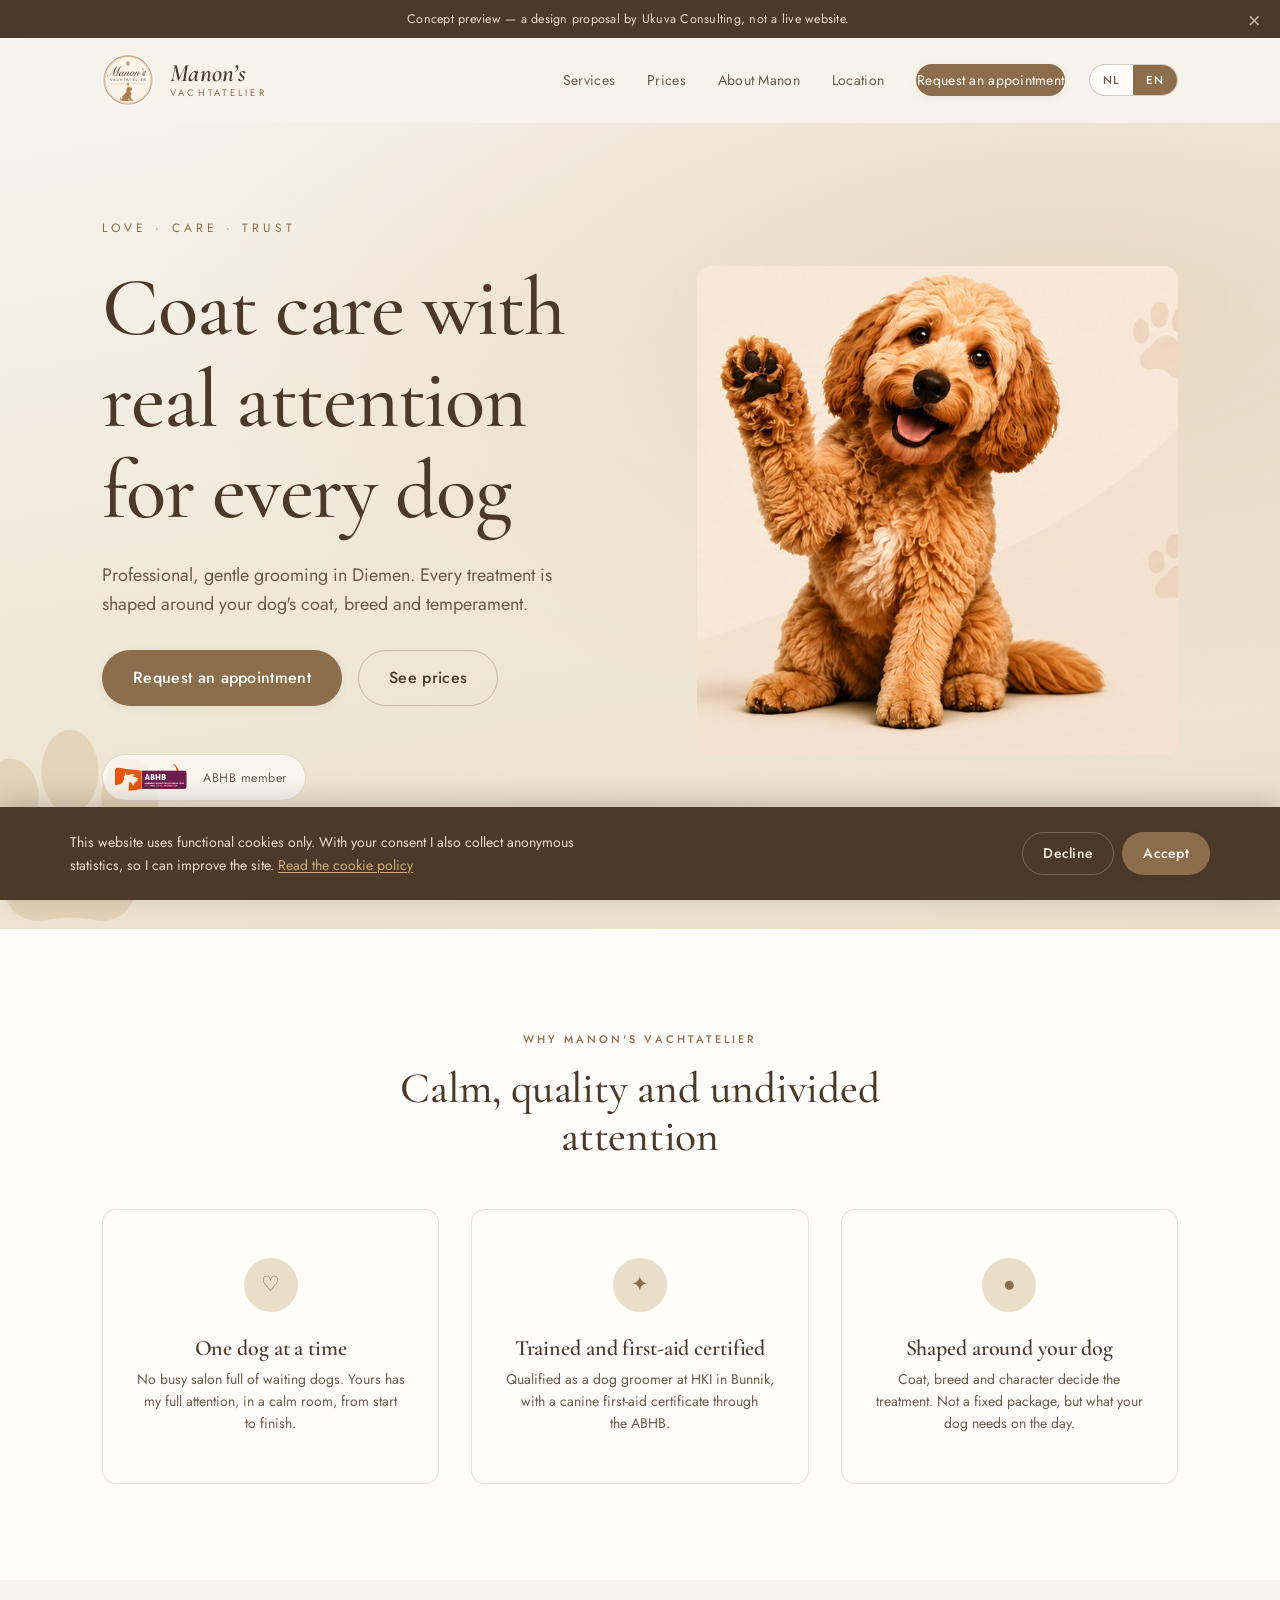
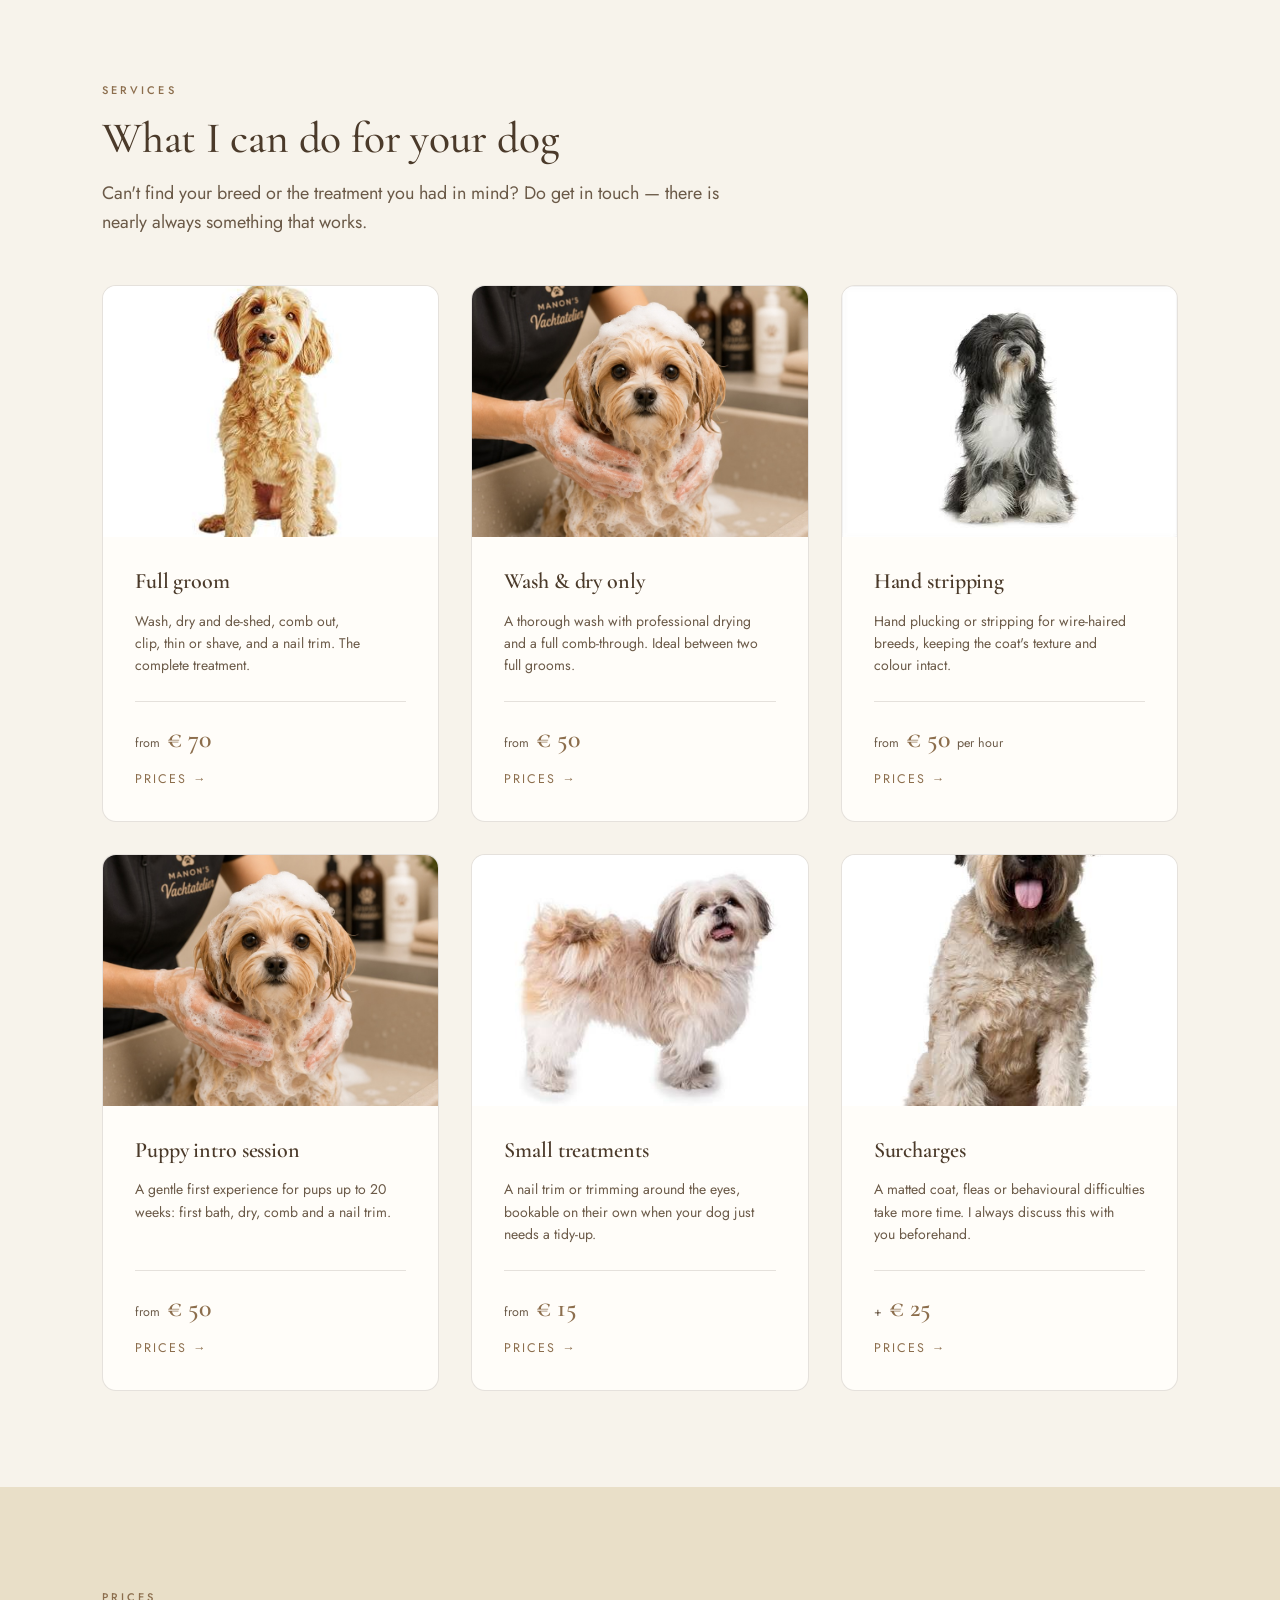
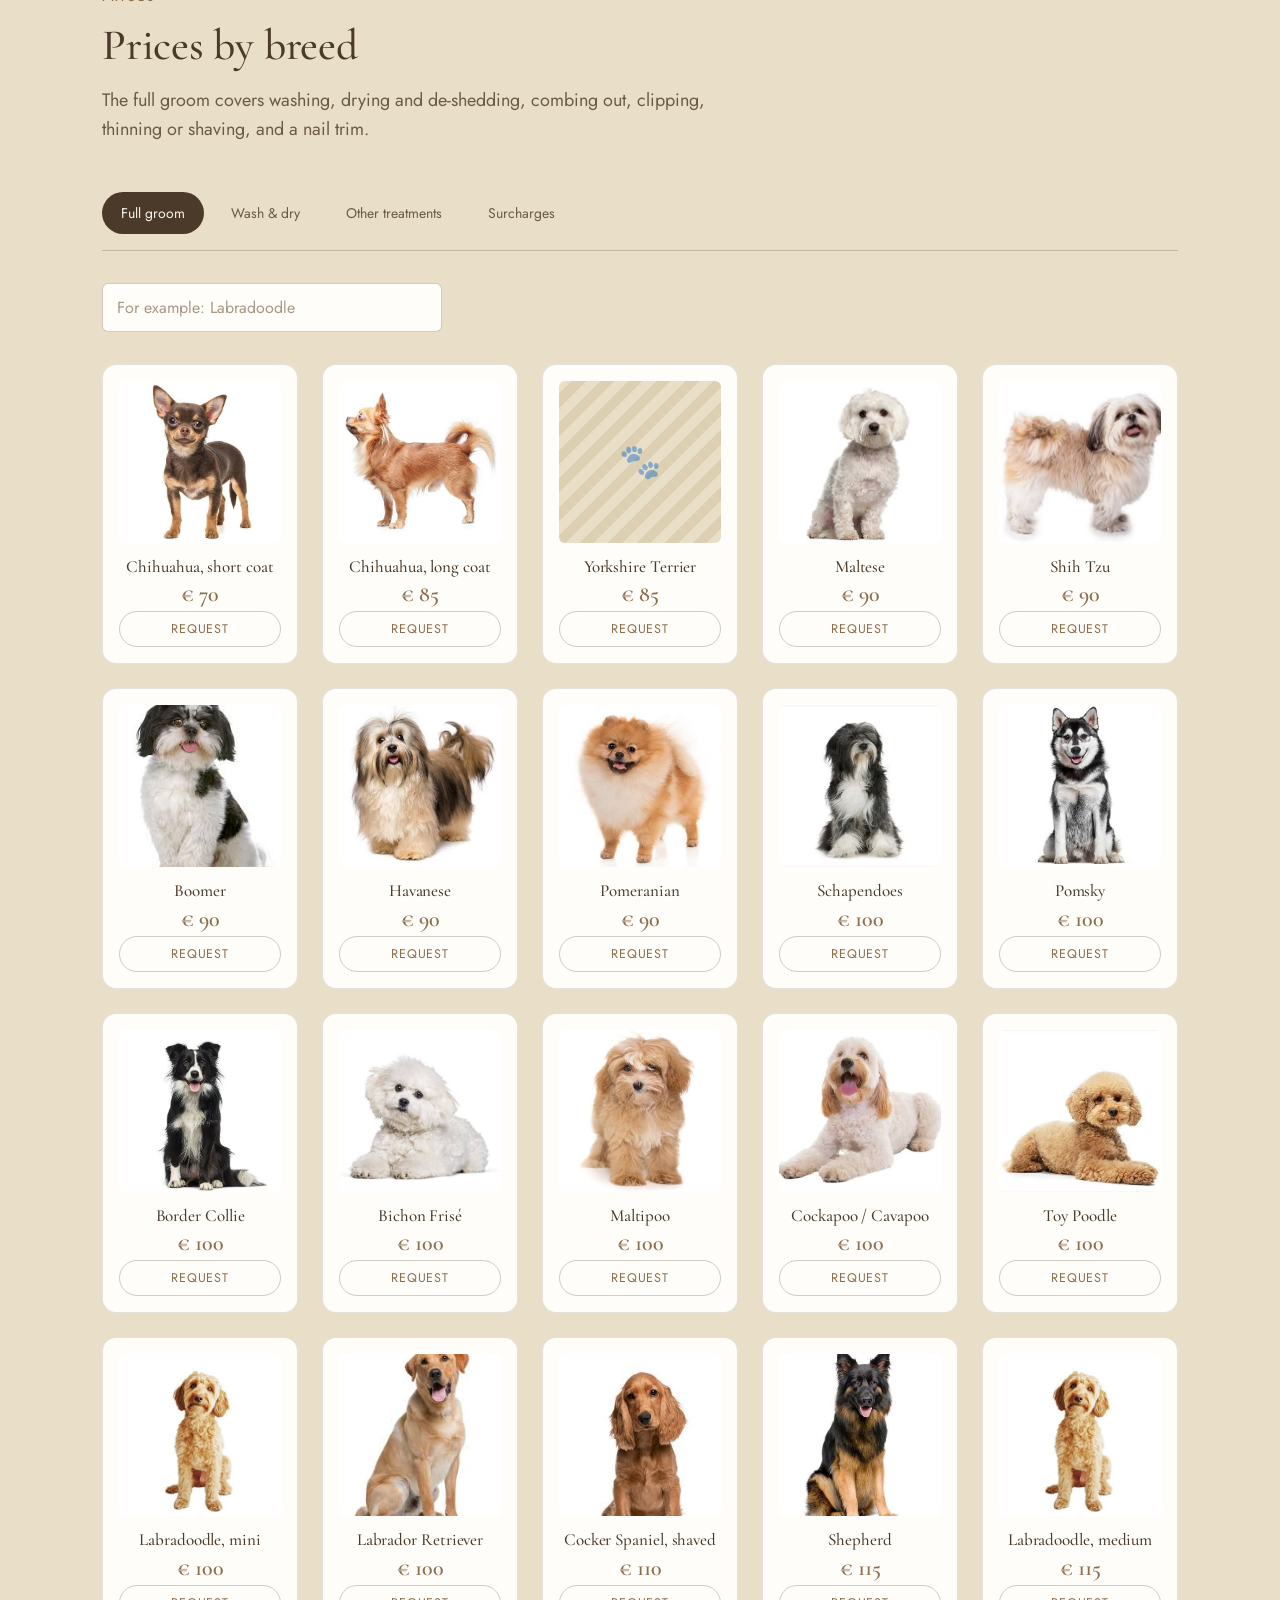
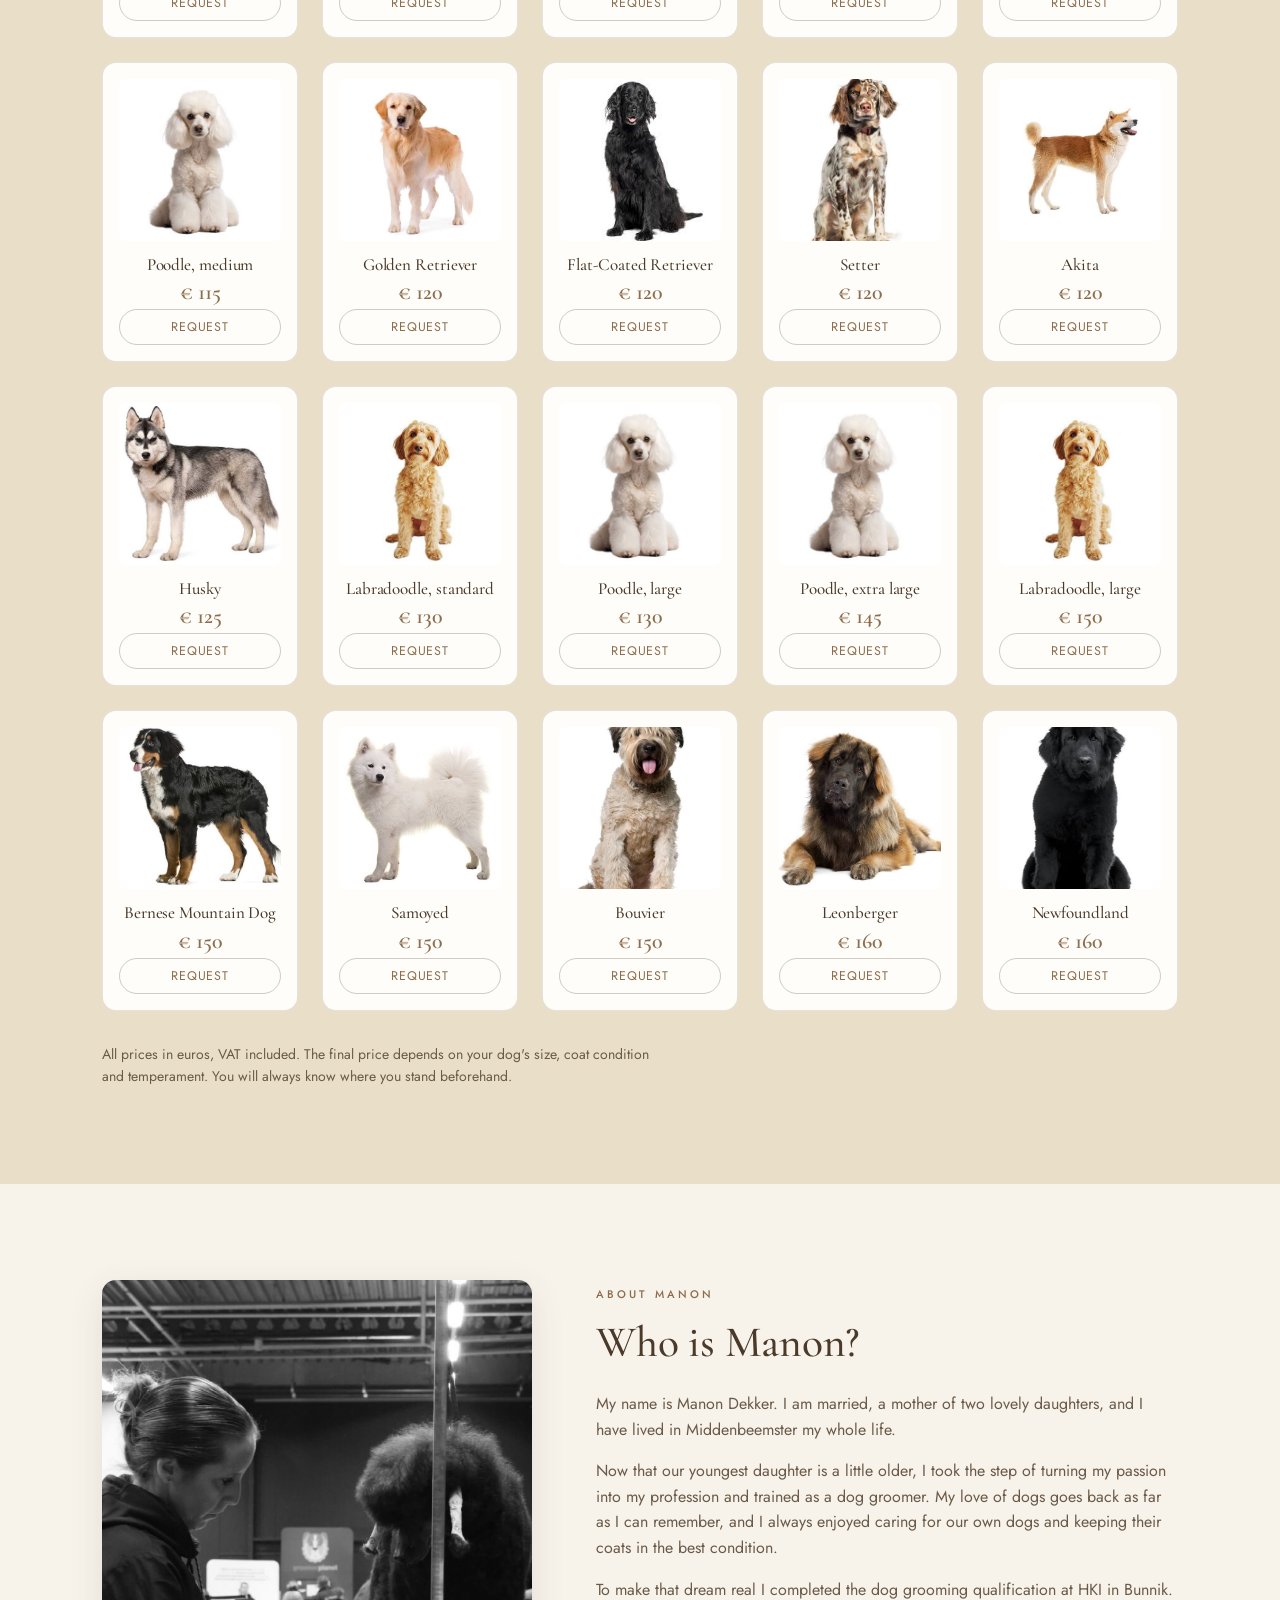
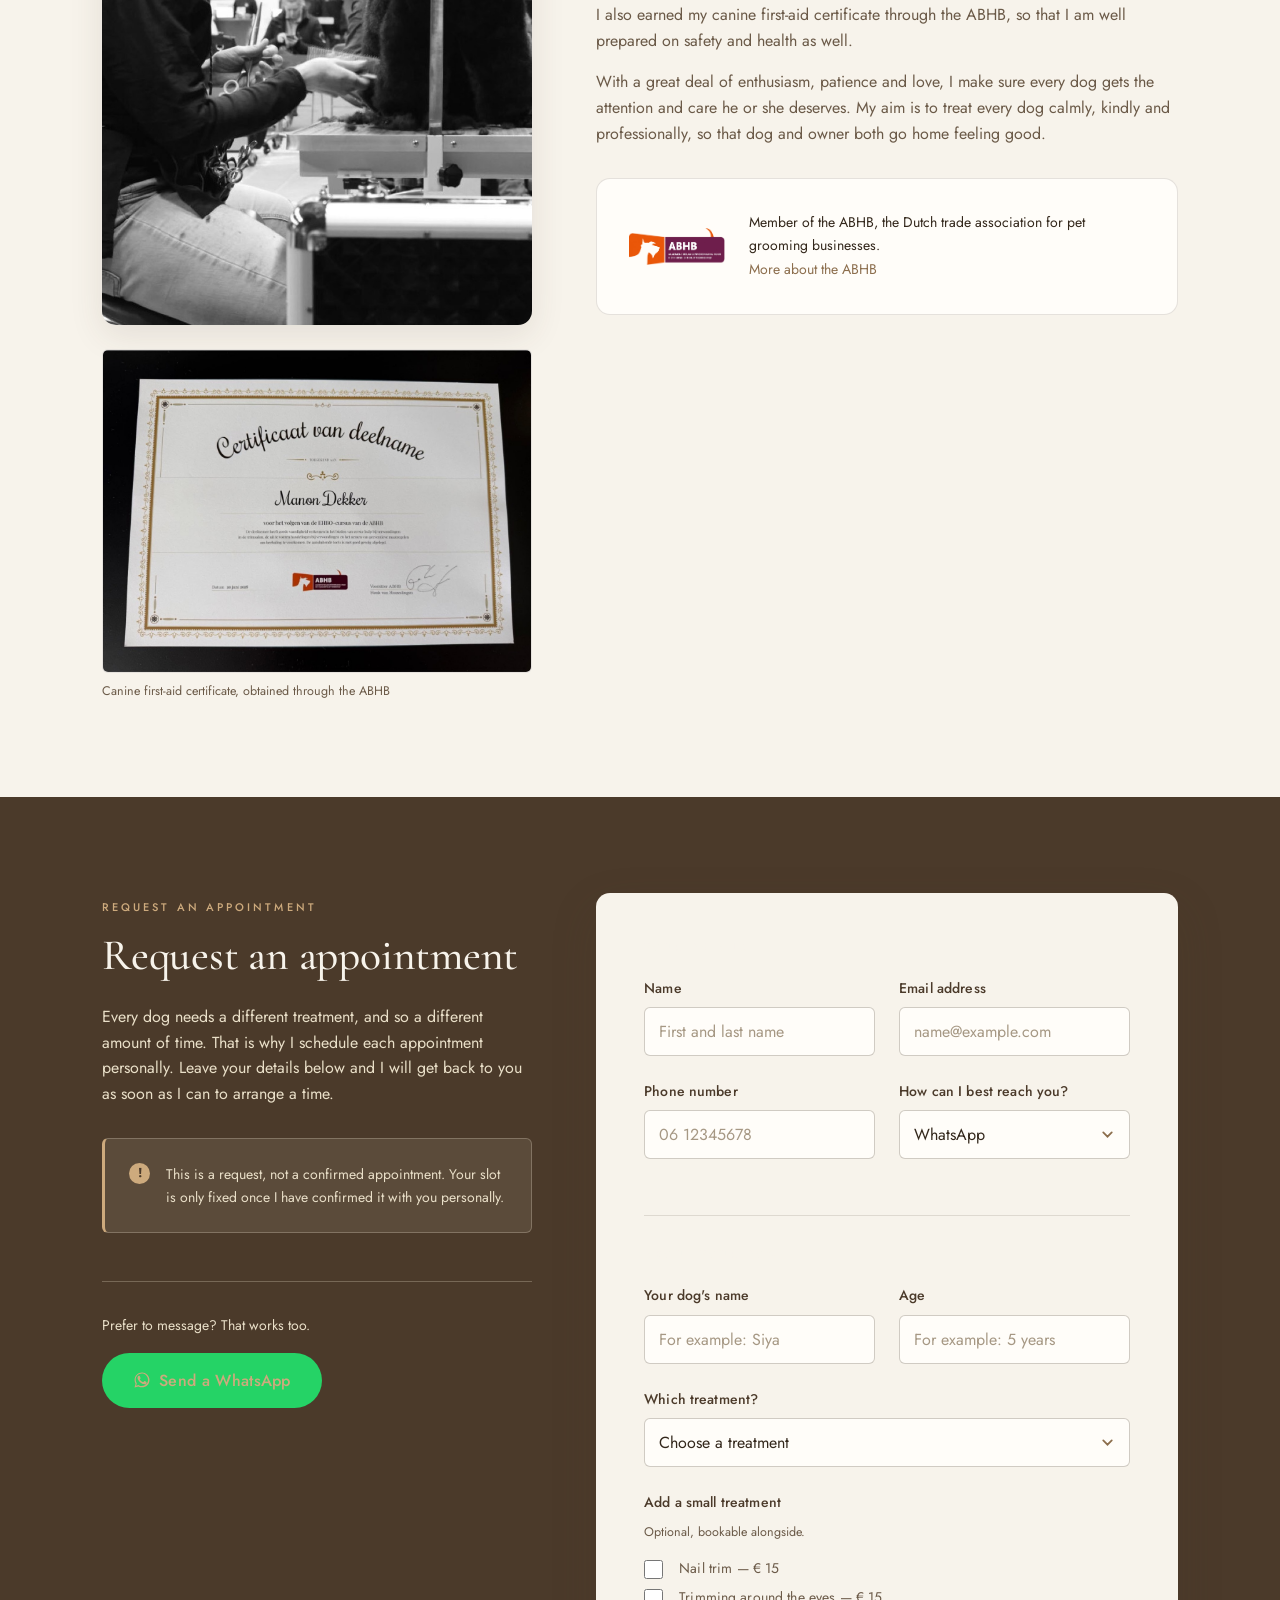
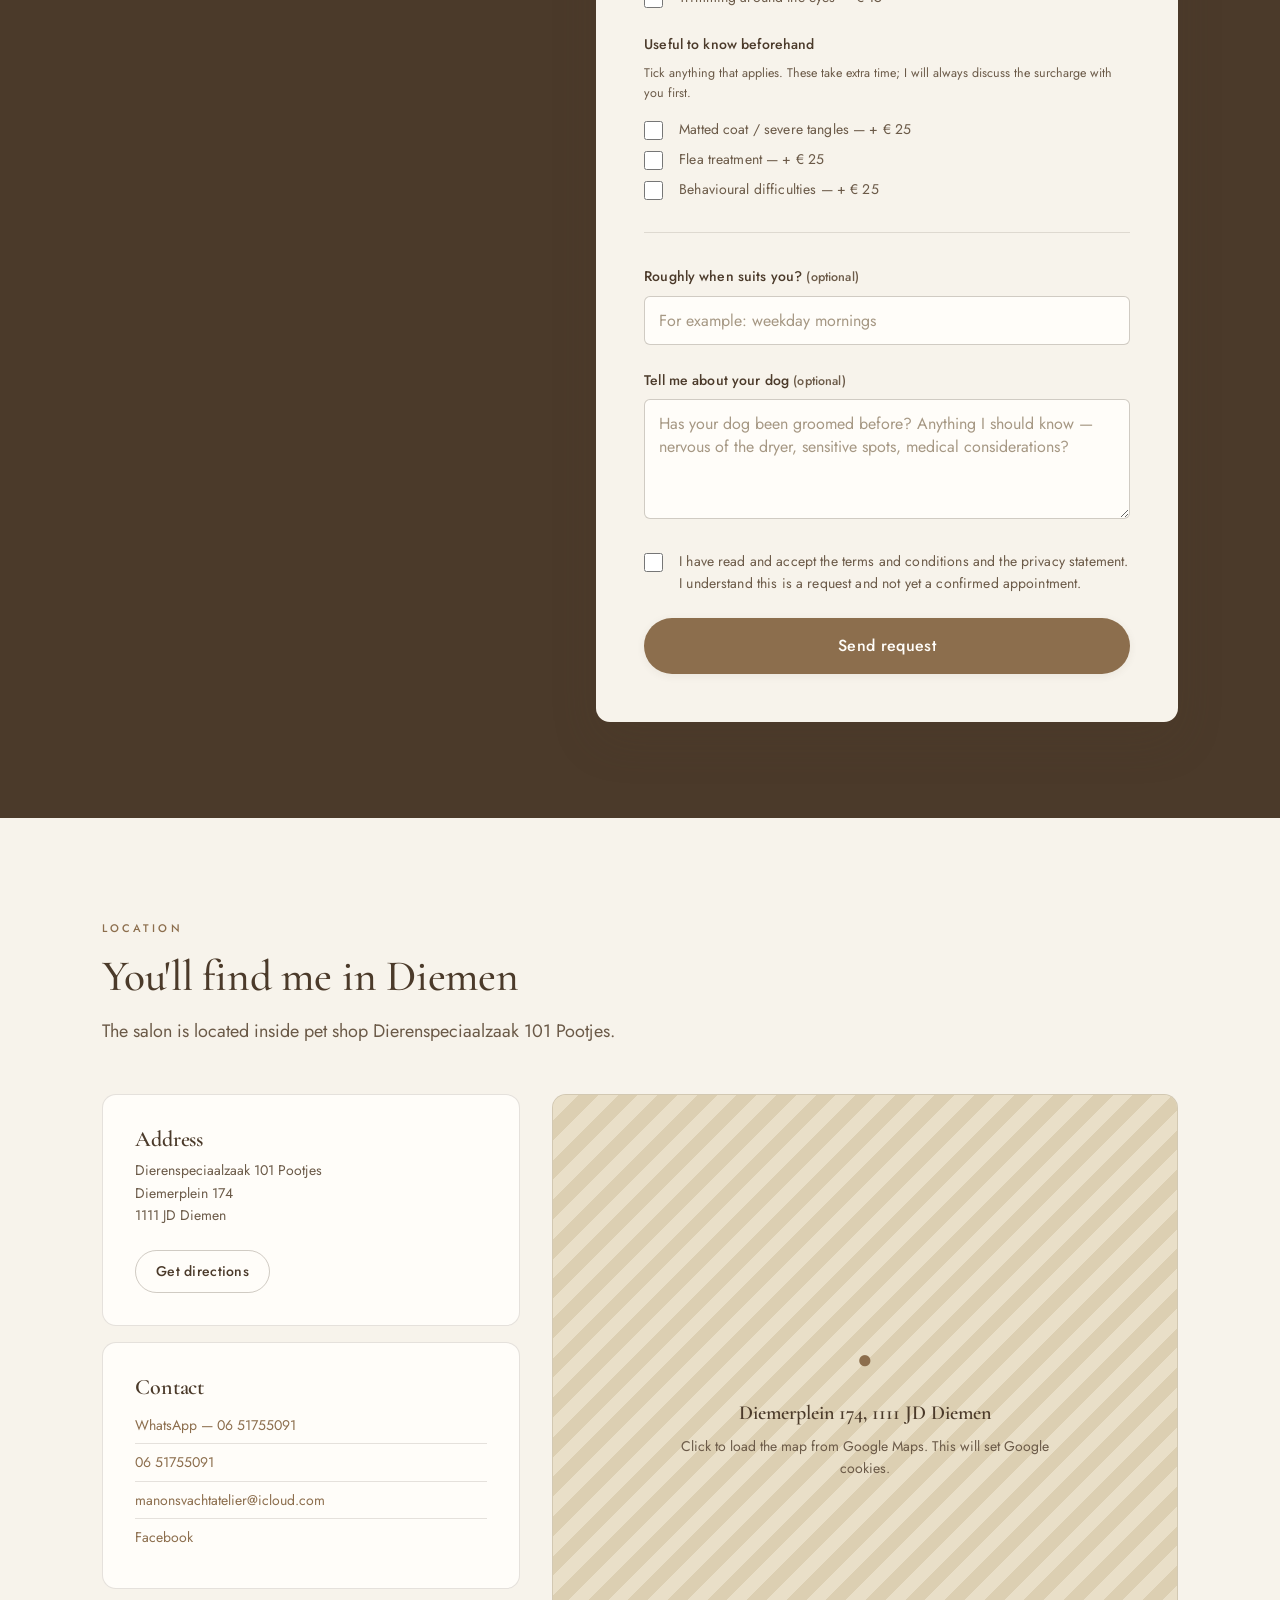
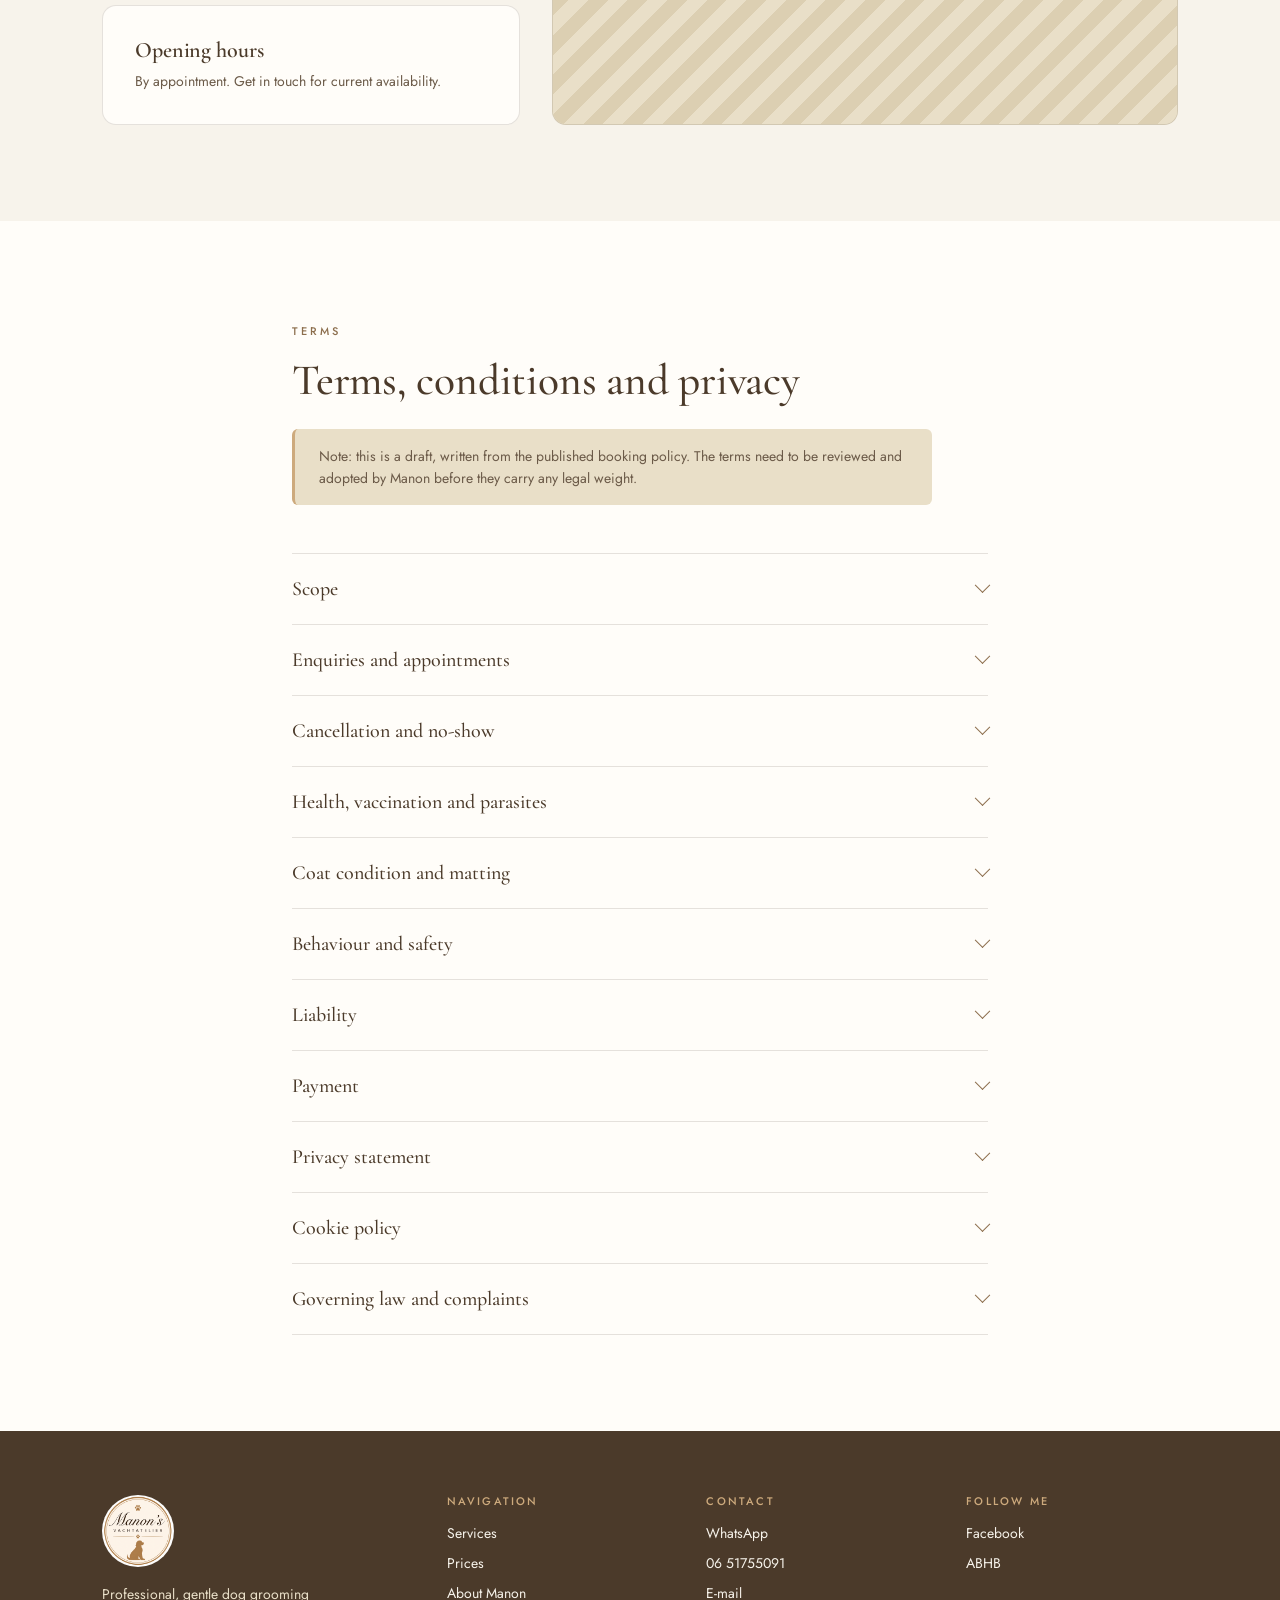
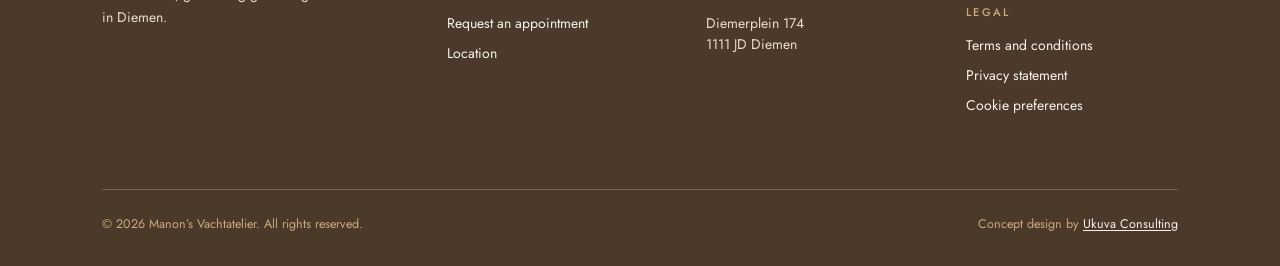
==== index.html @ a4f36703 "Build the Manon's Vachtatelier concept site A design proposal for a dog grooming salon in Diemen, bu" ====
<!DOCTYPE html>
<html lang="nl">
<head>
  <meta charset="UTF-8">
  <meta name="viewport" content="width=device-width, initial-scale=1.0">

  <!-- Concept preview: kept out of search results so it never competes with
       manonsvachtatelier.nl. Remove this tag and the Disallow in robots.txt
       if this ever goes live with Manon's agreement. -->
  <meta name="robots" content="noindex, nofollow">

  <!-- Google tag (gtag.js) with Consent Mode v2. Analytics storage defaults to
       denied; the cookie banner (js/main.js) flips it to granted on Accept.
       No GA property exists for this site yet — create one, drop the ID in
       below and uncomment. main.js is safe while gtag is absent.
  <script async src="https://www.googletagmanager.com/gtag/js?id=G-XXXXXXXXXX"></script>
  <script>
    window.dataLayer = window.dataLayer || [];
    function gtag(){dataLayer.push(arguments);}
    gtag('consent', 'default', { ad_storage: 'denied', ad_user_data: 'denied', ad_personalization: 'denied', analytics_storage: 'denied', wait_for_update: 500 });
    gtag('js', new Date());
    gtag('config', 'G-XXXXXXXXXX');
  </script>
  -->

  <title>Manon's Vachtatelier | Hondentrimsalon in Diemen</title>
  <meta name="description" content="Professionele en liefdevolle vachtverzorging voor honden in Diemen. Volledige trimbeurt, wassen en drogen, plukvachten en puppy wenbeurten. Aangesloten bij de ABHB.">
  <link rel="canonical" href="https://manon.ukuva.com/">

  <meta property="og:type" content="website">
  <meta property="og:site_name" content="Manon's Vachtatelier">
  <meta property="og:locale" content="nl_NL">
  <meta property="og:locale:alternate" content="en_GB">
  <meta property="og:url" content="https://manon.ukuva.com/">
  <meta property="og:title" content="Manon's Vachtatelier | Hondentrimsalon in Diemen">
  <meta property="og:description" content="Professionele en liefdevolle vachtverzorging voor honden in Diemen. Iedere behandeling afgestemd op de vacht, het ras en het karakter van jouw hond.">
  <meta property="og:image" content="https://manon.ukuva.com/images/banner.jpg">
  <meta property="og:image:alt" content="Manon's Vachtatelier — logo met een zwaaiende labradoodle">

  <meta name="twitter:card" content="summary_large_image">
  <meta name="twitter:title" content="Manon's Vachtatelier | Hondentrimsalon in Diemen">
  <meta name="twitter:description" content="Professionele en liefdevolle vachtverzorging voor honden in Diemen.">
  <meta name="twitter:image" content="https://manon.ukuva.com/images/banner.jpg">

  <meta name="theme-color" content="#4B3A2A">
  <link rel="icon" href="images/logo.png" type="image/png">
  <link rel="apple-touch-icon" href="images/logo.png">

  <link rel="preconnect" href="https://fonts.googleapis.com">
  <link rel="preconnect" href="https://fonts.gstatic.com" crossorigin>
  <link rel="stylesheet" href="css/design-system.css">
  <link rel="stylesheet" href="css/site.css">
</head>
<body>

<!-- ============================================================
     Concept ribbon — this site is a design proposal, not a live
     business site. Delete this block if it ever goes live.
     ============================================================ -->
<div id="demo-ribbon" class="demo-ribbon" role="note">
  <span data-i18n="demo.text">Conceptvoorbeeld — een ontwerpvoorstel van Ukuva Consulting, geen live website.</span>
  <button id="demo-close" class="demo-close" type="button" aria-label="Sluiten" data-i18n-aria="demo.close">&times;</button>
</div>

<a href="#main" class="skip-link">Naar de inhoud</a>

<!-- ============================================================
     Header
     ============================================================ -->
<header class="site-header" id="site-header">
  <div class="nav">
    <a href="#top" class="brand" aria-label="Manon's Vachtatelier">
      <img src="images/logo.png" alt="" class="brand-mark" width="52" height="52">
      <span class="brand-text">
        <span class="brand-name">Manon&rsquo;s</span>
        <span class="brand-sub">Vachtatelier</span>
      </span>
    </a>

    <nav class="nav-main" aria-label="Hoofdnavigatie">
      <ul class="nav-links" id="nav-links">
        <li><a href="#diensten"    data-i18n="nav.services">Diensten</a></li>
        <li><a href="#tarieven"    data-i18n="nav.prices">Tarieven</a></li>
        <li><a href="#over"        data-i18n="nav.about">Over Manon</a></li>
        <li><a href="#locatie"     data-i18n="nav.location">Locatie</a></li>
        <li class="nav-cta"><a href="#boeken" class="btn btn-primary btn-sm" data-i18n="nav.book">Afspraak aanvragen</a></li>
      </ul>
    </nav>

    <div class="nav-tools">
      <div class="lang-switch" role="group" aria-label="Taal / Language">
        <button type="button" class="lang-btn is-active" data-lang-set="nl" aria-pressed="true">NL</button>
        <button type="button" class="lang-btn" data-lang-set="en" aria-pressed="false">EN</button>
      </div>
      <button class="hamburger" id="hamburger" type="button" aria-label="Menu" aria-expanded="false" aria-controls="nav-links">
        <span></span><span></span><span></span>
      </button>
    </div>
  </div>
</header>

<main id="main">
<span id="top"></span>

<!-- ============================================================
     Hero
     ============================================================ -->
<section class="hero">
  <div class="container hero-grid">
    <div class="hero-copy">
      <p class="hero-tagline" data-i18n="hero.tagline">Liefde &middot; Verzorging &middot; Vertrouwen</p>
      <h1 data-i18n="hero.title">Vachtverzorging met aandacht voor iedere hond</h1>
      <p class="hero-lead text-lg" data-i18n="hero.lead">Professionele en liefdevolle vachtverzorging in Diemen. Iedere behandeling wordt afgestemd op de vacht, het ras en het karakter van jouw hond.</p>
      <div class="row mt-5">
        <a href="#boeken" class="btn btn-primary" data-i18n="hero.cta">Afspraak aanvragen</a>
        <a href="#tarieven" class="btn btn-outline" data-i18n="hero.cta2">Bekijk tarieven</a>
      </div>
      <a class="hero-abhb" href="https://abhb.nl/" target="_blank" rel="noopener noreferrer">
        <img src="images/abhb-logo.webp" alt="ABHB" width="96" height="36" loading="lazy">
        <span data-i18n="hero.badge">Aangesloten bij de ABHB</span>
      </a>
    </div>
    <div class="hero-visual">
      <img src="images/hero-dog.jpg" alt="Een vrolijke labradoodle die zwaait met zijn poot" width="684" height="696" fetchpriority="high">
    </div>
  </div>
</section>

<!-- ============================================================
     Values
     ============================================================ -->
<section class="section section-alt">
  <div class="container">
    <div class="section-head center">
      <span class="eyebrow" data-i18n="values.eyebrow">Waarom Manon&rsquo;s Vachtatelier</span>
      <h2 data-i18n="values.title">Rust, kwaliteit en persoonlijke aandacht</h2>
    </div>
    <div class="grid-3">
      <article class="card value-card">
        <span class="value-icon" aria-hidden="true">&#9825;</span>
        <h3 class="card-title" data-i18n="values.1.t">E&eacute;n hond tegelijk</h3>
        <p class="card-body" data-i18n="values.1.b">Geen drukke salon vol wachtende honden. Jouw hond krijgt de volledige aandacht, in alle rust, van begin tot eind.</p>
      </article>
      <article class="card value-card">
        <span class="value-icon" aria-hidden="true">&#10022;</span>
        <h3 class="card-title" data-i18n="values.2.t">Vakopleiding en EHBO</h3>
        <p class="card-body" data-i18n="values.2.b">Opgeleid tot hondentrimster aan het HKI in Bunnik, met een EHBO-certificaat voor honden via de ABHB.</p>
      </article>
      <article class="card value-card">
        <span class="value-icon" aria-hidden="true">&#9679;</span>
        <h3 class="card-title" data-i18n="values.3.t">Afgestemd op jouw hond</h3>
        <p class="card-body" data-i18n="values.3.b">Vacht, ras en karakter bepalen de behandeling. Geen standaardpakket, maar wat jouw hond op dat moment nodig heeft.</p>
      </article>
    </div>
  </div>
</section>

<!-- ============================================================
     Services
     ============================================================ -->
<section class="section" id="diensten">
  <div class="container">
    <div class="section-head">
      <span class="eyebrow" data-i18n="svc.eyebrow">Diensten</span>
      <h2 data-i18n="svc.title">Wat ik voor je hond kan doen</h2>
      <p data-i18n="svc.lead">Staat jouw ras of gewenste behandeling er niet tussen? Neem gerust contact op &mdash; er is bijna altijd iets mogelijk.</p>
    </div>
    <div class="grid-3 svc-grid" id="svc-grid"><!-- rendered by js/main.js --></div>
  </div>
</section>

<!-- ============================================================
     Prices
     ============================================================ -->
<section class="section section-sand" id="tarieven">
  <div class="container">
    <div class="section-head">
      <span class="eyebrow" data-i18n="price.eyebrow">Tarieven</span>
      <h2 data-i18n="price.title">Prijzen per ras</h2>
      <p data-i18n="price.lead">De volledige trimbeurt omvat wassen, drogen en ontwollen, uitkammen, knippen, effileren of scheren, en het knippen van de nagels.</p>
    </div>

    <div class="price-tabs" role="tablist" aria-label="Tarieven">
      <button class="price-tab is-active" role="tab" aria-selected="true"  data-tab="trim" data-i18n="price.tab1">Volledige trimbeurt</button>
      <button class="price-tab"           role="tab" aria-selected="false" data-tab="wash" data-i18n="price.tab2">Wassen &amp; drogen</button>
      <button class="price-tab"           role="tab" aria-selected="false" data-tab="other" data-i18n="price.tab3">Overige behandelingen</button>
      <button class="price-tab"           role="tab" aria-selected="false" data-tab="sur"  data-i18n="price.tab4">Toeslagen</button>
    </div>

    <!-- Full groom -->
    <div class="price-panel is-active" data-panel="trim">
      <div class="price-search">
        <label class="visually-hidden" for="breed-search" data-i18n="price.search">Zoek op ras</label>
        <input class="input" type="search" id="breed-search" placeholder="Bijvoorbeeld: Labradoodle" data-i18n-ph="price.searchPh" autocomplete="off">
      </div>
      <div class="breed-grid" id="breed-grid"><!-- rendered by js/main.js --></div>
      <p class="no-result" id="no-result" hidden data-i18n="price.noResult">Geen ras gevonden. Neem gerust contact op &mdash; ik help je graag verder.</p>
    </div>

    <!-- Wash & dry -->
    <div class="price-panel" data-panel="wash" hidden>
      <p class="panel-note" data-i18n="price.washNote">Een wasbeurt zonder knippen, met professioneel drogen en doorkammen.</p>
      <div class="breed-grid" id="wash-grid"><!-- rendered by js/main.js --></div>
    </div>

    <!-- Other treatments -->
    <div class="price-panel" data-panel="other" hidden>
      <div class="rate-card card" id="other-list"><!-- rendered by js/main.js --></div>
    </div>

    <!-- Surcharges -->
    <div class="price-panel" data-panel="sur" hidden>
      <p class="panel-note" data-i18n="price.surNote">Toeslagen gelden bovenop het tarief van de behandeling. Ik beoordeel dit altijd samen met je bij aankomst en bespreek het vooraf.</p>
      <div class="rate-card card" id="sur-list"><!-- rendered by js/main.js --></div>
    </div>

    <p class="price-disclaimer text-sm text-soft mt-5" data-i18n="price.disclaim">Alle prijzen in euro&rsquo;s, inclusief btw. De uiteindelijke prijs hangt af van de grootte, de vachtconditie en het karakter van je hond. Je krijgt altijd vooraf duidelijkheid.</p>
  </div>
</section>

<!-- ============================================================
     About
     ============================================================ -->
<section class="section" id="over">
  <div class="container about-grid">
    <div class="about-media">
      <img src="images/manon-aan-het-werk.jpg" alt="Manon Dekker aan het werk, een zwarte poedel op de trimtafel" width="683" height="1024" loading="lazy" class="about-photo">
      <figure class="cert">
        <img src="images/certificaat.jpg" alt="" width="1437" height="1080" loading="lazy" data-i18n-alt="about.certAlt">
        <figcaption class="text-caption text-soft" data-i18n="about.certCap">EHBO-certificaat voor honden, behaald via de ABHB</figcaption>
      </figure>
    </div>

    <div class="about-copy">
      <span class="eyebrow" data-i18n="about.eyebrow">Over Manon</span>
      <h2 data-i18n="about.title">Wie is Manon?</h2>

      <div class="prose mt-4" data-lang="nl">
        <p>Mijn naam is Manon Dekker. Ik ben getrouwd, moeder van twee lieve dochters en woon al mijn hele leven in Middenbeemster.</p>
        <p>Nu onze jongste dochter wat ouder is, heb ik de stap gezet om van mijn passie mijn beroep te maken en mij op te laten leiden tot hondentrimster. Mijn liefde voor honden is er al van jongs af aan. Daarnaast vond ik het altijd leuk om onze eigen honden te verzorgen en hun vacht in optimale conditie te houden.</p>
        <p>Om mijn droom waar te maken heb ik de opleiding tot hondentrimster met succes afgerond aan het HKI in Bunnik. Daarnaast heb ik via de ABHB mijn EHBO-certificaat voor honden behaald, zodat ik ook op het gebied van veiligheid en gezondheid goed voorbereid ben.</p>
        <p>Met veel enthousiasme, geduld en liefde zorg ik ervoor dat iedere hond de aandacht en verzorging krijgt die hij of zij verdient. Mijn doel is om elke hond op een rustige, vriendelijke en professionele manier te behandelen, zodat zowel hond als eigenaar met een goed gevoel naar huis gaat.</p>
      </div>

      <div class="prose mt-4" data-lang="en" hidden>
        <p>My name is Manon Dekker. I am married, a mother of two lovely daughters, and I have lived in Middenbeemster my whole life.</p>
        <p>Now that our youngest daughter is a little older, I took the step of turning my passion into my profession and trained as a dog groomer. My love of dogs goes back as far as I can remember, and I always enjoyed caring for our own dogs and keeping their coats in the best condition.</p>
        <p>To make that dream real I completed the dog grooming qualification at HKI in Bunnik. I also earned my canine first-aid certificate through the ABHB, so that I am well prepared on safety and health as well.</p>
        <p>With a great deal of enthusiasm, patience and love, I make sure every dog gets the attention and care he or she deserves. My aim is to treat every dog calmly, kindly and professionally, so that dog and owner both go home feeling good.</p>
      </div>

      <div class="abhb-note card mt-5">
        <img src="images/abhb-logo.webp" alt="ABHB" width="120" height="45" loading="lazy">
        <div>
          <p class="text-sm" data-i18n="about.abhb">Aangesloten bij de ABHB, de Algemene Belangenvereniging voor het Huisdiertoiletteerbedrijf.</p>
          <a class="text-sm" href="https://abhb.nl/" target="_blank" rel="noopener noreferrer" data-i18n="about.abhbLink">Meer over de ABHB</a>
        </div>
      </div>
    </div>
  </div>
</section>

<!-- ============================================================
     Booking enquiry
     ============================================================ -->
<section class="section section-inverse" id="boeken">
  <div class="container book-grid">
    <div class="book-intro">
      <span class="eyebrow" data-i18n="book.eyebrow">Afspraak aanvragen</span>
      <h2 data-i18n="book.title">Vraag een afspraak aan</h2>
      <p class="mt-4" data-i18n="book.lead">Iedere hond heeft een andere behandeling nodig, en dus ook meer of minder tijd. Daarom plan ik iedere afspraak persoonlijk in. Vul hieronder je gegevens in, dan neem ik zo snel mogelijk contact met je op om een moment af te spreken.</p>

      <div class="notice mt-5">
        <span class="notice-icon" aria-hidden="true">!</span>
        <p class="text-sm" data-i18n="book.notice">Dit is een aanvraag, geen bevestigde afspraak. Je afspraak staat pas vast wanneer ik je persoonlijk heb bevestigd.</p>
      </div>

      <div class="book-alt mt-6">
        <p class="text-sm" data-i18n="book.orWhatsapp">Liever even appen? Dat kan ook.</p>
        <a class="btn btn-whatsapp mt-3" href="https://wa.me/31651755091" target="_blank" rel="noopener noreferrer">
          <svg viewBox="0 0 24 24" aria-hidden="true"><path d="M17.47 14.38c-.3-.15-1.75-.86-2.02-.96-.27-.1-.47-.15-.67.15-.2.3-.77.96-.94 1.16-.17.2-.35.22-.64.08-.3-.15-1.25-.46-2.38-1.47-.88-.78-1.47-1.75-1.64-2.05-.17-.3-.02-.46.13-.6.13-.13.3-.35.45-.52.15-.17.2-.3.3-.5.1-.2.05-.37-.02-.52-.08-.15-.67-1.6-.92-2.2-.24-.58-.49-.5-.67-.51h-.57c-.2 0-.52.07-.79.37-.27.3-1.04 1.01-1.04 2.47s1.06 2.87 1.21 3.07c.15.2 2.1 3.2 5.08 4.49.71.3 1.26.49 1.69.63.71.22 1.36.19 1.87.12.57-.09 1.75-.72 2-1.41.25-.69.25-1.28.17-1.41-.07-.13-.27-.2-.57-.35zM12.04 2C6.58 2 2.13 6.45 2.13 11.91c0 1.75.46 3.45 1.32 4.95L2 22l5.25-1.38c1.45.79 3.08 1.21 4.79 1.21h.01c5.46 0 9.91-4.45 9.91-9.91 0-2.65-1.03-5.14-2.9-7.01A9.82 9.82 0 0 0 12.04 2zm0 18.02h-.01c-1.52 0-3.02-.41-4.32-1.18l-.31-.18-3.21.84.86-3.13-.2-.32a8.21 8.21 0 0 1-1.26-4.38c0-4.54 3.7-8.23 8.25-8.23 2.2 0 4.27.86 5.83 2.42a8.19 8.19 0 0 1 2.41 5.82c0 4.54-3.7 8.24-8.24 8.24z"/></svg>
          <span data-i18n="book.whatsappBtn">Stuur een WhatsApp</span>
        </a>
      </div>
    </div>

    <div class="form-card">
      <form id="booking-form" novalidate>
        <!-- Spam honeypot: hidden from people, bots fill it in. Checked in
             js/main.js because FormSubmit's AJAX endpoint ignores _honey. -->
        <div class="visually-hidden" aria-hidden="true">
          <label for="_honey">Laat dit veld leeg</label>
          <input type="text" name="_honey" id="_honey" tabindex="-1" autocomplete="off">
        </div>

        <h3 class="form-legend" data-i18n="book.yourDetails">Jouw gegevens</h3>

        <div class="grid-2 form-grid">
          <div class="field">
            <label for="f-name" data-i18n="book.name">Naam</label>
            <input class="input" type="text" id="f-name" name="name" required autocomplete="name" placeholder="Voor- en achternaam" data-i18n-ph="book.namePh">
          </div>
          <div class="field">
            <label for="f-email" data-i18n="book.email">E-mailadres</label>
            <input class="input" type="email" id="f-email" name="email" required autocomplete="email" placeholder="naam@voorbeeld.nl" data-i18n-ph="book.emailPh">
          </div>
          <div class="field">
            <label for="f-phone" data-i18n="book.phone">Telefoonnummer</label>
            <input class="input" type="tel" id="f-phone" name="phone" required autocomplete="tel" placeholder="06 12345678" data-i18n-ph="book.phonePh">
          </div>
          <div class="field">
            <label for="f-pref" data-i18n="book.contactPref">Hoe kan ik je het beste bereiken?</label>
            <select class="select" id="f-pref" name="pref">
              <option value="whatsapp" data-i18n="book.prefWhatsapp">WhatsApp</option>
              <option value="phone"    data-i18n="book.prefPhone">Telefonisch</option>
              <option value="email"    data-i18n="book.prefEmail">E-mail</option>
            </select>
          </div>
        </div>

        <hr class="divider">
        <h3 class="form-legend" data-i18n="book.dogDetails">Over je hond</h3>

        <div class="grid-2 form-grid">
          <div class="field">
            <label for="f-dog" data-i18n="book.dogName">Naam van je hond</label>
            <input class="input" type="text" id="f-dog" name="dog" required placeholder="Bijvoorbeeld: Siya" data-i18n-ph="book.dogNamePh">
          </div>
          <div class="field">
            <label for="f-age" data-i18n="book.dogAge">Leeftijd</label>
            <input class="input" type="text" id="f-age" name="age" placeholder="Bijvoorbeeld: 5 jaar" data-i18n-ph="book.dogAgePh">
          </div>
        </div>

        <div class="field">
          <label for="f-service" data-i18n="book.service">Welke behandeling?</label>
          <select class="select" id="f-service" name="service" required>
            <option value="" data-i18n="book.servicePh">Kies een behandeling</option>
          </select>
        </div>

        <!-- Shown only for the full-groom service -->
        <div class="field" id="field-breed" hidden>
          <label for="f-breed" data-i18n="book.breed">Ras van je hond</label>
          <select class="select" id="f-breed" name="breed">
            <option value="" data-i18n="book.breedPh">Kies een ras</option>
          </select>
        </div>

        <!-- Shown only for the wash & dry service -->
        <div class="field" id="field-size" hidden>
          <label for="f-size" data-i18n="book.size">Grootte van je hond</label>
          <select class="select" id="f-size" name="size">
            <option value="" data-i18n="book.sizePh">Kies een grootte</option>
          </select>
        </div>

        <div class="field">
          <span class="field-label" data-i18n="book.addons">Kleine behandelingen erbij</span>
          <p class="field-hint mb-0" data-i18n="book.addonsHint">Optioneel, los bij te boeken.</p>
          <div class="check-list mt-3" id="addon-list"><!-- rendered by js/main.js --></div>
        </div>

        <div class="field">
          <span class="field-label" data-i18n="book.surcharge">Goed om vooraf te weten</span>
          <p class="field-hint mb-0" data-i18n="book.surchargeHint">Vink aan wat van toepassing is. Deze behandelingen kosten extra tijd; ik bespreek de toeslag altijd eerst met je.</p>
          <div class="check-list mt-3" id="sur-check-list"><!-- rendered by js/main.js --></div>
        </div>

        <!-- Live estimate -->
        <div class="estimate" id="estimate" hidden>
          <div>
            <span class="estimate-label" data-i18n="book.estimate">Indicatie</span>
            <p class="estimate-note text-caption" data-i18n="book.estimateNote">Richtprijs op basis van je keuze. De uiteindelijke prijs bespreek ik met je.</p>
          </div>
          <span class="estimate-value" id="estimate-value">&euro; 0</span>
        </div>

        <hr class="divider">

        <div class="field">
          <label for="f-when">
            <span data-i18n="book.when">Wanneer schikt het je ongeveer?</span>
            <span class="text-caption text-soft">(<span data-i18n="book.optional">optioneel</span>)</span>
          </label>
          <input class="input" type="text" id="f-when" name="when" placeholder="Bijvoorbeeld: doordeweeks in de ochtend" data-i18n-ph="book.whenPh">
        </div>

        <div class="field">
          <label for="f-message">
            <span data-i18n="book.message">Vertel me over je hond</span>
            <span class="text-caption text-soft">(<span data-i18n="book.optional">optioneel</span>)</span>
          </label>
          <textarea class="textarea" id="f-message" name="message" placeholder="Is je hond wel eens eerder getrimd? Zijn er dingen die ik moet weten — angst voor de föhn, gevoelige plekken, medische aandachtspunten?" data-i18n-ph="book.messagePh"></textarea>
        </div>

        <div class="field checkbox-row">
          <input type="checkbox" id="f-terms" name="terms" required>
          <label for="f-terms" data-i18n="book.terms">Ik heb de algemene voorwaarden en het privacybeleid gelezen en ga hiermee akkoord. Ik begrijp dat dit een aanvraag is en nog geen bevestigde afspraak.</label>
        </div>

        <button type="submit" class="btn btn-primary btn-block form-submit" data-i18n="book.submit">Aanvraag versturen</button>

        <div class="form-note form-note-ok mt-4" id="msg-success" hidden data-i18n="book.ok">Bedankt voor je aanvraag. Ik heb hem goed ontvangen en neem zo snel mogelijk contact met je op om een afspraak in te plannen.</div>
        <div class="form-note form-note-err mt-4" id="msg-error" hidden data-i18n="book.err">Het versturen is helaas niet gelukt. Probeer het opnieuw, of neem direct contact op via WhatsApp of e-mail.</div>
      </form>
    </div>
  </div>
</section>

<!-- ============================================================
     Location
     ============================================================ -->
<section class="section" id="locatie">
  <div class="container">
    <div class="section-head">
      <span class="eyebrow" data-i18n="loc.eyebrow">Locatie</span>
      <h2 data-i18n="loc.title">Je vindt me in Diemen</h2>
      <p data-i18n="loc.inside">De trimsalon is gevestigd in Dierenspeciaalzaak 101 Pootjes.</p>
    </div>

    <div class="loc-grid">
      <div class="loc-info stack">
        <div class="card">
          <h3 class="card-title" data-i18n="loc.address">Adres</h3>
          <p class="card-body">
            Dierenspeciaalzaak 101 Pootjes<br>
            Diemerplein 174<br>
            1111 JD Diemen
          </p>
          <a class="btn btn-outline btn-sm mt-4" href="https://www.google.com/maps/search/?api=1&amp;query=Diemerplein+174,+1111+JD+Diemen" target="_blank" rel="noopener noreferrer" data-i18n="loc.route">Route plannen</a>
        </div>

        <div class="card">
          <h3 class="card-title" data-i18n="loc.contact">Contact</h3>
          <ul class="contact-list card-body">
            <li><a href="https://wa.me/31651755091" target="_blank" rel="noopener noreferrer">WhatsApp &mdash; 06 51755091</a></li>
            <li><a href="tel:+31651755091">06 51755091</a></li>
            <li><a href="mailto:manonsvachtatelier@icloud.com">manonsvachtatelier@icloud.com</a></li>
            <li><a href="https://www.facebook.com/profile.php?id=61575480465702" target="_blank" rel="noopener noreferrer">Facebook</a></li>
          </ul>
        </div>

        <div class="card">
          <h3 class="card-title" data-i18n="loc.hours">Openingstijden</h3>
          <p class="card-body" data-i18n="loc.hoursNote">Op afspraak. Neem contact op voor de actuele beschikbaarheid.</p>
        </div>
      </div>

      <!-- Click-to-load map: Google's iframe sets cookies, so it is only
           injected once the visitor asks for it. -->
      <div class="map-holder" id="map-holder">
        <button class="map-load" id="map-load" type="button">
          <span class="map-pin" aria-hidden="true">&#9679;</span>
          <span class="map-load-text">
            <strong>Diemerplein 174, 1111 JD Diemen</strong>
            <span class="text-sm" data-lang="nl">Klik om de kaart van Google Maps te laden. Hierbij worden cookies van Google geplaatst.</span>
            <span class="text-sm" data-lang="en" hidden>Click to load the map from Google Maps. This will set Google cookies.</span>
          </span>
        </button>
      </div>
    </div>
  </div>
</section>

<!-- ============================================================
     Terms, privacy, cookies
     ============================================================ -->
<section class="section section-alt" id="voorwaarden">
  <div class="container-narrow">
    <div class="section-head">
      <span class="eyebrow" data-i18n="legal.eyebrow">Voorwaarden</span>
      <h2 data-i18n="legal.title">Algemene voorwaarden en privacy</h2>
      <p class="draft-flag" data-lang="nl">Let op: dit is een concepttekst, opgesteld op basis van het gepubliceerde reserveringsbeleid. De voorwaarden moeten door Manon worden nagelezen en vastgesteld voordat ze rechtsgeldig zijn.</p>
      <p class="draft-flag" data-lang="en" hidden>Note: this is a draft, written from the published booking policy. The terms need to be reviewed and adopted by Manon before they carry any legal weight.</p>
    </div>

    <div class="tcs" id="tcs"><!-- rendered by js/legal.js --></div>
  </div>
</section>

</main>

<!-- ============================================================
     Footer
     ============================================================ -->
<footer class="site-footer">
  <div class="container">
    <div class="footer-grid">
      <div class="footer-brand">
        <img src="images/logo.png" alt="Manon's Vachtatelier" width="72" height="72" loading="lazy">
        <p class="mt-3" data-i18n="foot.tagline">Professionele en liefdevolle vachtverzorging voor honden in Diemen.</p>
      </div>

      <div>
        <h4 class="footer-head" data-i18n="foot.nav">Navigatie</h4>
        <ul class="footer-list">
          <li><a href="#diensten" data-i18n="nav.services">Diensten</a></li>
          <li><a href="#tarieven" data-i18n="nav.prices">Tarieven</a></li>
          <li><a href="#over"     data-i18n="nav.about">Over Manon</a></li>
          <li><a href="#boeken"   data-i18n="nav.book">Afspraak aanvragen</a></li>
          <li><a href="#locatie"  data-i18n="nav.location">Locatie</a></li>
        </ul>
      </div>

      <div>
        <h4 class="footer-head" data-i18n="foot.contact">Contact</h4>
        <ul class="footer-list">
          <li><a href="https://wa.me/31651755091" target="_blank" rel="noopener noreferrer">WhatsApp</a></li>
          <li><a href="tel:+31651755091">06 51755091</a></li>
          <li><a href="mailto:manonsvachtatelier@icloud.com">E-mail</a></li>
          <li>Diemerplein 174<br>1111 JD Diemen</li>
        </ul>
      </div>

      <div>
        <h4 class="footer-head" data-i18n="foot.follow">Volg mij</h4>
        <ul class="footer-list">
          <li><a href="https://www.facebook.com/profile.php?id=61575480465702" target="_blank" rel="noopener noreferrer">Facebook</a></li>
          <li><a href="https://abhb.nl/" target="_blank" rel="noopener noreferrer">ABHB</a></li>
        </ul>
        <h4 class="footer-head mt-5" data-i18n="foot.legal">Juridisch</h4>
        <ul class="footer-list">
          <li><a href="#voorwaarden" data-i18n="legal.terms">Algemene voorwaarden</a></li>
          <li><a href="#voorwaarden" data-i18n="legal.privacy">Privacyverklaring</a></li>
          <li><button type="button" class="linkish" id="cookie-settings" data-i18n="foot.cookiePrefs">Cookievoorkeuren</button></li>
        </ul>
      </div>
    </div>

    <div class="footer-bottom">
      <p class="text-caption">&copy; <span id="year">2026</span> Manon&rsquo;s Vachtatelier. <span data-i18n="foot.rights">Alle rechten voorbehouden.</span></p>
      <p class="text-caption footer-credit" data-lang="nl">Conceptontwerp door <a href="https://ukuva.com" target="_blank" rel="noopener noreferrer">Ukuva Consulting</a></p>
      <p class="text-caption footer-credit" data-lang="en" hidden>Concept design by <a href="https://ukuva.com" target="_blank" rel="noopener noreferrer">Ukuva Consulting</a></p>
    </div>
  </div>
</footer>

<!-- Floating WhatsApp -->
<a class="wa-float" href="https://wa.me/31651755091" target="_blank" rel="noopener noreferrer" aria-label="WhatsApp">
  <svg viewBox="0 0 24 24" aria-hidden="true"><path d="M17.47 14.38c-.3-.15-1.75-.86-2.02-.96-.27-.1-.47-.15-.67.15-.2.3-.77.96-.94 1.16-.17.2-.35.22-.64.08-.3-.15-1.25-.46-2.38-1.47-.88-.78-1.47-1.75-1.64-2.05-.17-.3-.02-.46.13-.6.13-.13.3-.35.45-.52.15-.17.2-.3.3-.5.1-.2.05-.37-.02-.52-.08-.15-.67-1.6-.92-2.2-.24-.58-.49-.5-.67-.51h-.57c-.2 0-.52.07-.79.37-.27.3-1.04 1.01-1.04 2.47s1.06 2.87 1.21 3.07c.15.2 2.1 3.2 5.08 4.49.71.3 1.26.49 1.69.63.71.22 1.36.19 1.87.12.57-.09 1.75-.72 2-1.41.25-.69.25-1.28.17-1.41-.07-.13-.27-.2-.57-.35zM12.04 2C6.58 2 2.13 6.45 2.13 11.91c0 1.75.46 3.45 1.32 4.95L2 22l5.25-1.38c1.45.79 3.08 1.21 4.79 1.21h.01c5.46 0 9.91-4.45 9.91-9.91 0-2.65-1.03-5.14-2.9-7.01A9.82 9.82 0 0 0 12.04 2zm0 18.02h-.01c-1.52 0-3.02-.41-4.32-1.18l-.31-.18-3.21.84.86-3.13-.2-.32a8.21 8.21 0 0 1-1.26-4.38c0-4.54 3.7-8.23 8.25-8.23 2.2 0 4.27.86 5.83 2.42a8.19 8.19 0 0 1 2.41 5.82c0 4.54-3.7 8.24-8.24 8.24z"/></svg>
</a>

<!-- Cookie banner -->
<div id="cookie-banner" class="cookie-banner" role="dialog" aria-live="polite" aria-label="Cookies">
  <div class="cookie-inner">
    <p class="cookie-text text-sm">
      <span data-i18n="cookie.text">Deze website gebruikt alleen functionele cookies. Met jouw toestemming plaats ik daarnaast anonieme statistieken, zodat ik de site kan verbeteren.</span>
      <a href="#voorwaarden" data-i18n="cookie.more">Lees het cookiebeleid</a>
    </p>
    <div class="cookie-actions">
      <button id="cookie-decline" class="btn btn-outline btn-sm" type="button" data-i18n="cookie.decline">Weigeren</button>
      <button id="cookie-accept"  class="btn btn-primary btn-sm" type="button" data-i18n="cookie.accept">Accepteren</button>
    </div>
  </div>
</div>

<script src="js/data.js"></script>
<script src="js/i18n.js"></script>
<script src="js/legal.js"></script>
<script src="js/main.js"></script>
</body>
</html>
---- css/design-system.css ----
/* ============================================================
   Manon's Vachtatelier — Design System
   Derived from the logo and banner: warm browns, tan, sand,
   cream, with sage as the single cool accent.
   Cormorant Garamond (the wordmark's serif) + Jost (the
   wide-tracked sans of "VACHTATELIER").
   ============================================================ */

@import url('https://fonts.googleapis.com/css2?family=Cormorant+Garamond:ital,wght@0,400;0,500;0,600;0,700;1,400;1,500;1,600&family=Jost:ital,wght@0,300;0,400;0,500;0,600;0,700;1,400&display=swap');

:root {
  /* ---- Colour (client palette) ---- */
  --brown-dark: #4B3A2A;
  --brown:      #8C6E4D;
  --tan:        #CDAA7D;
  --sand:       #E9DFC8;
  --cream:      #F7F3EB;
  --sage:       #A3B18A;

  /* derived tones */
  --brown-deep:  #33271B;
  --tan-soft:    #DFC4A0;
  --sand-deep:   #DCCFB2;
  --sage-deep:   #7E8C68;
  --white:       #FFFDF9;

  /* semantic aliases */
  --bg:             var(--cream);
  --bg-alt:         var(--white);
  --bg-sand:        var(--sand);
  --bg-inverse:     var(--brown-dark);
  --text:           var(--brown-deep);
  --text-soft:      #6B5A48;
  --text-inverse:   var(--cream);
  --accent:         var(--brown);
  --accent-soft:    var(--tan);
  --border:         rgba(75, 58, 42, 0.14);
  --border-strong:  rgba(75, 58, 42, 0.26);
  --border-inverse: rgba(233, 223, 200, 0.28);
  --link:           var(--brown);
  --link-hover:     var(--brown-dark);
  --focus:          var(--sage-deep);

  /* ---- Type ---- */
  --serif: 'Cormorant Garamond', Georgia, 'Times New Roman', serif;
  --sans:  'Jost', -apple-system, BlinkMacSystemFont, 'Segoe UI', sans-serif;

  --fs-display: clamp(44px, 6.5vw, 92px);
  --fs-h1: clamp(36px, 5vw, 62px);
  --fs-h2: clamp(28px, 3.4vw, 44px);
  --fs-h3: clamp(20px, 2vw, 26px);
  --fs-body-lg: 18px;
  --fs-body: 16px;
  --fs-small: 14px;
  --fs-caption: 12.5px;

  /* ---- Spacing (8px base) ---- */
  --sp-1: 4px;  --sp-2: 8px;  --sp-3: 16px; --sp-4: 24px;
  --sp-5: 32px; --sp-6: 48px; --sp-7: 64px; --sp-8: 96px;
  --sp-9: 128px;

  /* ---- Misc ---- */
  --radius:    6px;
  --radius-lg: 14px;
  --radius-pill: 999px;
  --container: 1140px;
  --container-narrow: 760px;
  --shadow-sm:   0 2px 8px rgba(75, 58, 42, 0.07);
  --shadow-card: 0 10px 34px rgba(75, 58, 42, 0.11);
  --shadow-lift: 0 18px 46px rgba(75, 58, 42, 0.17);
  --ease: cubic-bezier(0.22, 0.61, 0.36, 1);
}

/* ---- Reset ---- */
*, *::before, *::after { box-sizing: border-box; }
html { scroll-behavior: smooth; scroll-padding-top: 92px; -webkit-text-size-adjust: 100%; }
body {
  margin: 0;
  background: var(--bg);
  color: var(--text);
  font-family: var(--sans);
  font-size: var(--fs-body);
  font-weight: 400;
  line-height: 1.6;
  -webkit-font-smoothing: antialiased;
  -moz-osx-font-smoothing: grayscale;
}
img { max-width: 100%; display: block; }
button { font: inherit; color: inherit; }

a { color: var(--link); text-decoration: none; transition: color .18s var(--ease); }
a:hover { color: var(--link-hover); }

:where(a, button, input, select, textarea, summary):focus-visible {
  outline: 2px solid var(--focus);
  outline-offset: 3px;
  border-radius: 3px;
}

/* ---- Headings ---- */
h1, h2, h3, h4 {
  font-family: var(--serif);
  color: var(--brown-dark);
  line-height: 1.1;
  margin: 0;
  font-weight: 500;
  letter-spacing: -0.005em;
}
h1 { font-size: var(--fs-h1); }
h2 { font-size: var(--fs-h2); }
h3 { font-size: var(--fs-h3); font-weight: 600; }
h4 { font-size: var(--fs-body-lg); font-weight: 600; }
p  { margin: 0; text-wrap: pretty; }
em, .italic { font-style: italic; }

/* ---- Layout ---- */
.container { max-width: var(--container); margin: 0 auto; padding: 0 var(--sp-5); }
.container-narrow { max-width: var(--container-narrow); margin: 0 auto; padding: 0 var(--sp-5); }
.section { padding: var(--sp-8) 0; }
.section-sm { padding: var(--sp-7) 0; }
.section-alt { background: var(--bg-alt); }
.section-sand { background: var(--bg-sand); }
.section-inverse { background: var(--bg-inverse); color: var(--text-inverse); }
.section-inverse h1, .section-inverse h2,
.section-inverse h3, .section-inverse h4 { color: var(--cream); }
.section-inverse a { color: var(--tan); }
.section-inverse a:hover { color: var(--sand); }

.section-head { max-width: 640px; margin: 0 0 var(--sp-6); }
.section-head.center { margin-left: auto; margin-right: auto; text-align: center; }
.section-head p { color: var(--text-soft); margin-top: var(--sp-3); font-size: var(--fs-body-lg); }
.section-inverse .section-head p { color: var(--sand); }

/* ---- Eyebrow ---- */
.eyebrow {
  display: inline-block;
  font-family: var(--sans);
  font-weight: 500;
  text-transform: uppercase;
  letter-spacing: 0.28em;
  font-size: 11px;
  color: var(--brown);
  margin-bottom: var(--sp-3);
}
.section-inverse .eyebrow { color: var(--tan); }

/* ---- Paw rule (the logo's divider motif) ---- */
.paw-rule {
  display: flex; align-items: center; justify-content: center;
  gap: var(--sp-3); color: var(--tan); margin: var(--sp-4) 0;
}
.paw-rule::before, .paw-rule::after {
  content: ''; height: 1px; background: currentColor; flex: 1; max-width: 90px; opacity: .6;
}
.paw-rule svg { width: 18px; height: 18px; fill: currentColor; flex: 0 0 auto; }

/* ---- Buttons ---- */
.btn {
  display: inline-flex; align-items: center; justify-content: center; gap: var(--sp-2);
  font-family: var(--sans); font-weight: 500; font-size: var(--fs-body);
  letter-spacing: 0.02em;
  padding: 14px 30px;
  border-radius: var(--radius-pill);
  border: 1.5px solid transparent;
  cursor: pointer;
  text-align: center;
  transition: background .2s var(--ease), color .2s var(--ease),
              border-color .2s var(--ease), transform .2s var(--ease),
              box-shadow .2s var(--ease);
}
.btn:hover { transform: translateY(-2px); }
.btn:active { transform: translateY(0); }
.btn svg { width: 18px; height: 18px; fill: currentColor; flex: 0 0 auto; }

.btn-primary { background: var(--brown); color: var(--white); box-shadow: var(--shadow-sm); }
.btn-primary:hover { background: var(--brown-dark); color: var(--white); box-shadow: var(--shadow-card); }

.btn-outline { background: transparent; border-color: var(--border-strong); color: var(--brown-dark); }
.btn-outline:hover { background: var(--brown-dark); border-color: var(--brown-dark); color: var(--cream); }

.btn-whatsapp { background: #25D366; color: #06331A; }
.btn-whatsapp:hover { background: #1EBE5A; color: #06331A; }

.section-inverse .btn-outline { border-color: var(--border-inverse); color: var(--cream); }
.section-inverse .btn-outline:hover { background: var(--cream); border-color: var(--cream); color: var(--brown-dark); }

.btn-sm { padding: 9px 20px; font-size: var(--fs-small); }
.btn-block { display: flex; width: 100%; }
.btn:disabled { opacity: .55; cursor: not-allowed; transform: none; }

/* ---- Cards ---- */
.card {
  background: var(--bg-alt);
  border: 1px solid var(--border);
  border-radius: var(--radius-lg);
  padding: var(--sp-5);
  transition: box-shadow .25s var(--ease), transform .25s var(--ease), border-color .25s var(--ease);
}
.card-hover:hover {
  box-shadow: var(--shadow-lift);
  transform: translateY(-4px);
  border-color: var(--tan);
}
.card-title { font-family: var(--serif); font-weight: 600; font-size: 22px; color: var(--brown-dark); margin: 0 0 var(--sp-2); }
.card-body  { color: var(--text-soft); font-size: var(--fs-small); line-height: 1.6; }

/* ---- Price display ---- */
.price {
  font-family: var(--serif); font-weight: 600; font-size: 26px;
  color: var(--brown); line-height: 1; white-space: nowrap;
}
.price-unit { font-family: var(--sans); font-size: var(--fs-caption); color: var(--text-soft); font-weight: 400; }

/* ---- Rate rows ---- */
.rate-row {
  display: flex; align-items: center; gap: var(--sp-4);
  padding: var(--sp-3) 0; border-top: 1px solid var(--border);
}
.rate-row:first-child { border-top: none; }
.rate-name { font-family: var(--serif); font-weight: 500; font-size: 19px; color: var(--brown-dark); flex: 1; }
.rate-note { font-size: var(--fs-caption); color: var(--text-soft); }

/* ---- Badge / pill ---- */
.badge {
  display: inline-flex; align-items: center; gap: 6px;
  font-size: var(--fs-caption); font-weight: 500; letter-spacing: 0.06em;
  text-transform: uppercase;
  padding: 5px 13px; border-radius: var(--radius-pill);
  background: var(--sand); color: var(--brown-dark);
}
.badge-sage { background: var(--sage); color: #2C3520; }

/* ---- Statement ---- */
.statement {
  font-family: var(--serif); font-style: italic;
  font-size: clamp(22px, 2.6vw, 32px); line-height: 1.34;
  color: var(--brown-dark); text-wrap: balance;
}
.section-inverse .statement { color: var(--tan); }

/* ---- Divider ---- */
.divider { height: 1px; background: var(--border); border: none; margin: var(--sp-6) 0; }

/* ---- Forms ---- */
.field { margin-bottom: var(--sp-4); }
.field label,
.field-label {
  display: block; font-size: var(--fs-small); font-weight: 500;
  color: var(--brown-dark); margin-bottom: var(--sp-2); letter-spacing: 0.01em;
}
.field .req { color: var(--brown); }
.field-hint { font-size: var(--fs-caption); color: var(--text-soft); margin-top: 6px; }

.input, .select, .textarea {
  width: 100%; font-family: var(--sans); font-size: var(--fs-body);
  color: var(--text); background: var(--white);
  border: 1.5px solid var(--border-strong); border-radius: var(--radius);
  padding: 12px 14px;
  transition: border-color .18s var(--ease), box-shadow .18s var(--ease);
}
.input::placeholder, .textarea::placeholder { color: #A69884; }
.input:focus, .select:focus, .textarea:focus {
  outline: none; border-color: var(--brown);
  box-shadow: 0 0 0 3px rgba(140, 110, 77, 0.16);
}
.input:user-invalid, .select:user-invalid, .textarea:user-invalid { border-color: #B4544A; }
.textarea { min-height: 120px; resize: vertical; }
.select {
  appearance: none;
  background-image: url("data:image/svg+xml,%3Csvg xmlns='http://www.w3.org/2000/svg' viewBox='0 0 24 24' fill='none' stroke='%238C6E4D' stroke-width='2.5' stroke-linecap='round'%3E%3Cpath d='M6 9l6 6 6-6'/%3E%3C/svg%3E");
  background-repeat: no-repeat; background-position: right 13px center; background-size: 17px;
  padding-right: 42px; cursor: pointer;
}

.checkbox-row { display: flex; gap: var(--sp-3); align-items: flex-start; }
.checkbox-row input[type="checkbox"] {
  width: 19px; height: 19px; margin: 2px 0 0; flex: 0 0 auto;
  accent-color: var(--brown); cursor: pointer;
}
.checkbox-row label { font-size: var(--fs-small); color: var(--text-soft); line-height: 1.55; margin: 0; font-weight: 400; }

.form-note {
  padding: var(--sp-3) var(--sp-4); border-radius: var(--radius);
  font-size: var(--fs-small); line-height: 1.55;
}
.form-note-ok   { background: #E6EFDD; color: #3B4E2B; border: 1px solid var(--sage); }
.form-note-err  { background: #F6E3E1; color: #7A3630; border: 1px solid #D8A9A3; }

/* ---- Grid helpers ---- */
.grid-2 { display: grid; grid-template-columns: repeat(2, 1fr); gap: var(--sp-5); }
.grid-3 { display: grid; grid-template-columns: repeat(3, 1fr); gap: var(--sp-5); }
.grid-4 { display: grid; grid-template-columns: repeat(4, 1fr); gap: var(--sp-4); }
.stack   { display: flex; flex-direction: column; gap: var(--sp-3); }
.row     { display: flex; gap: var(--sp-3); flex-wrap: wrap; }
.row-center { align-items: center; }

/* ---- Footer ---- */
.site-footer {
  background: var(--brown-dark); color: var(--sand);
  padding: var(--sp-7) 0 var(--sp-5);
  font-size: var(--fs-small);
}
.site-footer a { color: var(--cream); }
.site-footer a:hover { color: var(--tan); }

/* ---- Utilities ---- */
.text-center { text-align: center; }
.text-soft   { color: var(--text-soft); }
.text-lg     { font-size: var(--fs-body-lg); }
.text-sm     { font-size: var(--fs-small); }
.text-caption{ font-size: var(--fs-caption); }
.mt-3 { margin-top: var(--sp-3); } .mt-4 { margin-top: var(--sp-4); }
.mt-5 { margin-top: var(--sp-5); } .mt-6 { margin-top: var(--sp-6); }
.mb-0 { margin-bottom: 0; }
.visually-hidden {
  position: absolute; width: 1px; height: 1px; padding: 0; margin: -1px;
  overflow: hidden; clip: rect(0 0 0 0); white-space: nowrap; border: 0;
}

/* ---- Responsive ---- */
@media (max-width: 980px) {
  .grid-4 { grid-template-columns: repeat(2, 1fr); }
}
@media (max-width: 860px) {
  .grid-3 { grid-template-columns: 1fr; }
  .grid-2 { grid-template-columns: 1fr; }
  .section { padding: var(--sp-7) 0; }
  html { scroll-padding-top: 76px; }
}
@media (max-width: 520px) {
  .container, .container-narrow { padding: 0 var(--sp-4); }
  .grid-4 { grid-template-columns: 1fr; }
}

@media (prefers-reduced-motion: reduce) {
  html { scroll-behavior: auto; }
  *, *::before, *::after {
    animation-duration: .01ms !important; animation-iteration-count: 1 !important;
    transition-duration: .01ms !important;
  }
  .btn:hover, .card-hover:hover { transform: none; }
}
---- css/site.css ----
/* ============================================================
   Manon's Vachtatelier — site styles
   Layout and components on top of design-system.css
   ============================================================ */

/* ---- Skip link ---- */
.skip-link {
  position: absolute; left: -9999px; top: 0; z-index: 200;
  background: var(--brown-dark); color: var(--cream);
  padding: 12px 20px; border-radius: 0 0 var(--radius) 0; font-size: var(--fs-small);
}
.skip-link:focus { left: 0; color: var(--cream); }

/* ---- Concept ribbon ---- */
.demo-ribbon {
  position: relative; z-index: 60;
  background: var(--brown-dark); color: var(--sand);
  font-size: var(--fs-caption); letter-spacing: 0.02em;
  padding: 9px var(--sp-6) 9px var(--sp-4);
  text-align: center;
}
.demo-close {
  position: absolute; right: 10px; top: 50%; transform: translateY(-50%);
  background: none; border: 0; color: var(--sand);
  font-size: 21px; line-height: 1; cursor: pointer; padding: 4px 9px;
  border-radius: var(--radius); opacity: .75;
}
.demo-close:hover { opacity: 1; background: rgba(255,255,255,.1); }

/* ============================================================
   Header
   ============================================================ */
.site-header {
  position: sticky; top: 0; z-index: 50;
  background: rgba(247, 243, 235, 0.88);
  backdrop-filter: blur(12px); -webkit-backdrop-filter: blur(12px);
  border-bottom: 1px solid transparent;
  transition: border-color .25s var(--ease), box-shadow .25s var(--ease), background .25s var(--ease);
}
.site-header.is-stuck {
  border-bottom-color: var(--border);
  box-shadow: 0 2px 18px rgba(75, 58, 42, 0.07);
  background: rgba(247, 243, 235, 0.95);
}

.nav {
  display: flex; align-items: center; justify-content: space-between; gap: var(--sp-4);
  max-width: var(--container); margin: 0 auto; padding: var(--sp-3) var(--sp-5);
}

.brand { display: inline-flex; align-items: center; gap: var(--sp-3); color: inherit; }
.brand-mark { width: 52px; height: 52px; border-radius: 50%; flex: 0 0 auto; transition: transform .3s var(--ease); }
.brand:hover .brand-mark { transform: rotate(-6deg) scale(1.05); }
.brand-text { display: flex; flex-direction: column; line-height: 1; }
.brand-name {
  font-family: var(--serif); font-style: italic; font-weight: 600;
  font-size: 25px; color: var(--brown-dark); letter-spacing: 0.01em;
}
.brand-sub {
  font-family: var(--sans); font-size: 9.5px; font-weight: 400;
  letter-spacing: 0.34em; text-transform: uppercase; color: var(--brown);
  margin-top: 3px;
}

.nav-main { margin-left: auto; }
.nav-links { display: flex; align-items: center; gap: var(--sp-5); list-style: none; margin: 0; padding: 0; }
.nav-links > li > a {
  font-size: var(--fs-small); font-weight: 400; color: var(--text-soft);
  letter-spacing: 0.02em; position: relative; padding: 4px 0;
}
.nav-links > li > a:not(.btn)::after {
  content: ''; position: absolute; left: 0; right: 100%; bottom: 0;
  height: 1.5px; background: var(--brown); transition: right .25s var(--ease);
}
.nav-links > li > a:not(.btn):hover { color: var(--brown-dark); }
.nav-links > li > a:not(.btn):hover::after { right: 0; }
.nav-cta a { color: var(--white) !important; }

.nav-tools { display: flex; align-items: center; gap: var(--sp-3); }

.lang-switch {
  display: inline-flex; border: 1px solid var(--border-strong);
  border-radius: var(--radius-pill); overflow: hidden; background: var(--white);
}
.lang-btn {
  border: 0; background: none; cursor: pointer;
  font-size: 11.5px; font-weight: 500; letter-spacing: 0.08em;
  padding: 6px 13px; color: var(--text-soft); transition: background .18s var(--ease), color .18s var(--ease);
}
.lang-btn:hover { background: var(--sand); color: var(--brown-dark); }
.lang-btn.is-active { background: var(--brown); color: var(--white); }

.hamburger {
  display: none; flex-direction: column; justify-content: center; gap: 5px;
  width: 42px; height: 42px; padding: 0 10px;
  background: none; border: 1px solid var(--border-strong); border-radius: var(--radius); cursor: pointer;
}
.hamburger span { display: block; height: 1.5px; background: var(--brown-dark); border-radius: 2px; transition: transform .2s var(--ease); }

/* ============================================================
   Hero
   ============================================================ */
.hero {
  background:
    radial-gradient(120% 90% at 82% 22%, rgba(205, 170, 125, 0.30) 0%, rgba(205, 170, 125, 0) 58%),
    linear-gradient(170deg, var(--cream) 0%, var(--sand) 100%);
  padding: var(--sp-8) 0 var(--sp-9);
  overflow: hidden;
  position: relative;
}
/* faint paw watermark, echoing the banner */
.hero::before {
  content: ''; position: absolute; left: -60px; bottom: -40px;
  width: 260px; height: 260px; opacity: .30; pointer-events: none;
  background: no-repeat center/contain
    url("data:image/svg+xml,%3Csvg xmlns='http://www.w3.org/2000/svg' viewBox='0 0 100 100' fill='%23CDAA7D'%3E%3Cellipse cx='27' cy='34' rx='11' ry='15'/%3E%3Cellipse cx='50' cy='24' rx='11' ry='16'/%3E%3Cellipse cx='73' cy='34' rx='11' ry='15'/%3E%3Cellipse cx='85' cy='57' rx='10' ry='13'/%3E%3Cpath d='M50 47c14 0 25 11 25 22 0 9-8 14-17 12-5-1-11-1-16 0-9 2-17-3-17-12 0-11 11-22 25-22z'/%3E%3C/svg%3E");
}

.hero-grid {
  display: grid; grid-template-columns: 1.05fr 0.95fr;
  gap: var(--sp-7); align-items: center; position: relative; z-index: 1;
}
.hero-tagline {
  font-family: var(--sans); font-size: 12px; font-weight: 400;
  letter-spacing: 0.34em; text-transform: uppercase; color: var(--brown);
  margin-bottom: var(--sp-4);
}
.hero h1 { font-size: var(--fs-display); font-weight: 500; letter-spacing: -0.015em; }
.hero-lead { color: var(--text-soft); margin-top: var(--sp-4); max-width: 46ch; }

.hero-abhb {
  display: inline-flex; align-items: center; gap: var(--sp-3);
  margin-top: var(--sp-6); padding: 9px 18px 9px 12px;
  background: rgba(255, 253, 249, 0.72); border: 1px solid var(--border);
  border-radius: var(--radius-pill);
  font-size: var(--fs-caption); color: var(--text-soft); letter-spacing: 0.04em;
}
.hero-abhb:hover { background: var(--white); color: var(--brown-dark); border-color: var(--tan); }
.hero-abhb img { width: 72px; height: auto; }

.hero-visual { position: relative; }
.hero-visual img {
  width: 100%; height: auto; border-radius: var(--radius-lg);
  mix-blend-mode: multiply;
}

/* ============================================================
   Values
   ============================================================ */
.value-card { text-align: center; padding: var(--sp-6) var(--sp-5); }
.value-icon {
  display: inline-flex; align-items: center; justify-content: center;
  width: 54px; height: 54px; border-radius: 50%;
  background: var(--sand); color: var(--brown);
  font-size: 21px; margin-bottom: var(--sp-4);
}

/* ============================================================
   Services
   ============================================================ */
.svc-grid { gap: var(--sp-5); }
.svc-card { padding: 0; overflow: hidden; display: flex; flex-direction: column; }
.svc-media { aspect-ratio: 4 / 3; overflow: hidden; background: var(--sand); }
.svc-media img { width: 100%; height: 100%; object-fit: cover; transition: transform .5s var(--ease); }
.svc-card:hover .svc-media img { transform: scale(1.055); }
.svc-body { padding: var(--sp-5); display: flex; flex-direction: column; flex: 1; }
.svc-body .card-body { margin-top: var(--sp-2); flex: 1; }
.svc-price {
  display: flex; align-items: baseline; gap: 7px;
  margin-top: var(--sp-4); padding-top: var(--sp-4); border-top: 1px solid var(--border);
}
.svc-link {
  margin-top: var(--sp-3); font-size: var(--fs-caption);
  letter-spacing: 0.16em; text-transform: uppercase; color: var(--brown);
}

/* ============================================================
   Prices
   ============================================================ */
.price-tabs {
  display: flex; flex-wrap: wrap; gap: var(--sp-2);
  margin-bottom: var(--sp-5); border-bottom: 1px solid var(--border-strong); padding-bottom: var(--sp-3);
}
.price-tab {
  border: 1px solid transparent; background: transparent; cursor: pointer;
  padding: 9px 18px; border-radius: var(--radius-pill);
  font-size: var(--fs-small); color: var(--text-soft);
  transition: background .18s var(--ease), color .18s var(--ease);
}
.price-tab:hover { background: rgba(255,253,249,.6); color: var(--brown-dark); }
.price-tab.is-active { background: var(--brown-dark); color: var(--cream); }

.price-panel[hidden] { display: none; }
.price-search { max-width: 340px; margin-bottom: var(--sp-5); }
.panel-note { color: var(--text-soft); font-size: var(--fs-small); max-width: 62ch; margin-bottom: var(--sp-5); }

.breed-grid {
  display: grid; grid-template-columns: repeat(auto-fill, minmax(178px, 1fr));
  gap: var(--sp-4);
}
.breed-card { padding: var(--sp-3); text-align: center; display: flex; flex-direction: column; gap: 6px; }
.breed-card[hidden] { display: none; }
.breed-media {
  aspect-ratio: 1; border-radius: var(--radius); overflow: hidden;
  background: var(--sand); margin-bottom: var(--sp-2);
}
.breed-media img { width: 100%; height: 100%; object-fit: cover; }
.breed-media.is-empty {
  display: flex; align-items: center; justify-content: center;
  background: repeating-linear-gradient(-45deg, var(--sand) 0 10px, var(--sand-deep) 10px 20px);
}
.breed-placeholder { font-size: 34px; opacity: .45; }
.breed-name {
  font-family: var(--serif); font-size: 17px; font-weight: 500;
  color: var(--brown-dark); line-height: 1.2; margin: 0;
}
.breed-card .price { font-size: 22px; }
.breed-btn {
  margin-top: auto; border: 1px solid var(--border-strong); background: transparent;
  border-radius: var(--radius-pill); padding: 7px 14px; cursor: pointer;
  font-size: var(--fs-caption); letter-spacing: 0.06em; text-transform: uppercase;
  color: var(--brown); transition: background .18s var(--ease), color .18s var(--ease), border-color .18s var(--ease);
}
.breed-btn:hover { background: var(--brown); border-color: var(--brown); color: var(--white); }

.no-result { margin-top: var(--sp-5); color: var(--text-soft); font-style: italic; }
.rate-card { max-width: 700px; }
.text-right { text-align: right; }
.price-disclaimer { max-width: 70ch; }

/* ============================================================
   About
   ============================================================ */
.about-grid { display: grid; grid-template-columns: 0.85fr 1.15fr; gap: var(--sp-7); align-items: start; }
.about-photo {
  width: 100%; height: auto; border-radius: var(--radius-lg);
  box-shadow: var(--shadow-card);
}
.cert { margin: var(--sp-4) 0 0; }
.cert img {
  width: 100%; height: auto; border-radius: var(--radius);
  border: 1px solid var(--border); background: var(--white);
}
.cert figcaption { margin-top: var(--sp-2); }

.prose p + p { margin-top: var(--sp-3); }
.prose { color: var(--text-soft); }
.prose ul { margin: var(--sp-3) 0; padding-left: 1.15em; }
.prose li { margin-bottom: 6px; }
.prose strong { color: var(--brown-dark); font-weight: 600; }

.abhb-note { display: flex; gap: var(--sp-4); align-items: center; }
.abhb-note img { width: 96px; height: auto; flex: 0 0 auto; }

/* ============================================================
   Booking
   ============================================================ */
.book-grid { display: grid; grid-template-columns: 0.85fr 1.15fr; gap: var(--sp-7); align-items: start; }
.book-intro p { color: var(--sand); }

.notice {
  display: flex; gap: var(--sp-3); align-items: flex-start;
  background: rgba(233, 223, 200, 0.1); border: 1px solid var(--border-inverse);
  border-left: 3px solid var(--tan);
  padding: var(--sp-4); border-radius: var(--radius);
}
.notice-icon {
  flex: 0 0 auto; width: 21px; height: 21px; border-radius: 50%;
  background: var(--tan); color: var(--brown-dark);
  display: flex; align-items: center; justify-content: center;
  font-size: 13px; font-weight: 700;
}
.book-alt { border-top: 1px solid var(--border-inverse); padding-top: var(--sp-5); }

.form-card {
  background: var(--cream); color: var(--text);
  border-radius: var(--radius-lg); padding: var(--sp-6);
  box-shadow: var(--shadow-lift);
}
.form-legend {
  font-family: var(--sans); font-size: 11px; font-weight: 500;
  letter-spacing: 0.24em; text-transform: uppercase; color: var(--brown);
  margin-bottom: var(--sp-4);
}
.form-grid { gap: 0 var(--sp-4); }
.check-list { display: flex; flex-direction: column; gap: var(--sp-2); }
.form-card .divider { margin: var(--sp-5) 0; }
.form-card .field-hint { margin-top: 0; }

.estimate {
  display: flex; align-items: center; justify-content: space-between; gap: var(--sp-4);
  background: var(--sand); border: 1px solid var(--tan);
  border-radius: var(--radius); padding: var(--sp-4); margin-bottom: var(--sp-4);
}
.estimate[hidden] { display: none; }
.estimate-label {
  font-size: 11px; font-weight: 500; letter-spacing: 0.18em;
  text-transform: uppercase; color: var(--brown);
}
.estimate-note { color: var(--text-soft); margin-top: 3px; max-width: 40ch; }
.estimate-value { font-family: var(--serif); font-size: 30px; font-weight: 600; color: var(--brown-dark); white-space: nowrap; }

/* ============================================================
   Location
   ============================================================ */
.loc-grid { display: grid; grid-template-columns: 0.8fr 1.2fr; gap: var(--sp-5); align-items: stretch; }
.contact-list { list-style: none; margin: 0; padding: 0; }
.contact-list li { padding: 7px 0; border-top: 1px solid var(--border); }
.contact-list li:first-child { border-top: none; }

.map-holder {
  border-radius: var(--radius-lg); overflow: hidden;
  border: 1px solid var(--border); background: var(--sand); min-height: 380px;
  display: flex;
}
.map-holder iframe { width: 100%; height: 100%; min-height: 380px; display: block; }
.map-load {
  flex: 1; display: flex; flex-direction: column; align-items: center; justify-content: center;
  gap: var(--sp-3); padding: var(--sp-6); cursor: pointer; text-align: center;
  background: repeating-linear-gradient(-45deg, var(--sand) 0 14px, var(--sand-deep) 14px 28px);
  border: 0; color: var(--text-soft); transition: filter .2s var(--ease);
}
.map-load:hover { filter: brightness(1.04); }
.map-pin { font-size: 26px; color: var(--brown); }
.map-load-text { display: flex; flex-direction: column; gap: 6px; max-width: 40ch; }
.map-load-text strong { font-family: var(--serif); font-size: 20px; color: var(--brown-dark); font-weight: 600; }

/* ============================================================
   Terms accordion
   ============================================================ */
.draft-flag {
  background: var(--sand); border-left: 3px solid var(--tan);
  padding: var(--sp-3) var(--sp-4); border-radius: var(--radius);
  font-size: var(--fs-small) !important; color: var(--text-soft) !important;
  margin-top: var(--sp-4) !important;
}
.tcs { border-top: 1px solid var(--border); }
.tcs-item { border-bottom: 1px solid var(--border); }
.tcs-heading { margin: 0; font-family: var(--sans); }
.tcs-btn {
  width: 100%; display: flex; align-items: center; justify-content: space-between; gap: var(--sp-4);
  background: none; border: 0; cursor: pointer; text-align: left;
  padding: var(--sp-4) 0; color: var(--brown-dark);
}
.tcs-title { font-family: var(--serif); font-size: 20px; font-weight: 500; }
.tcs-btn:hover .tcs-title { color: var(--brown); }
.tcs-chevron {
  flex: 0 0 auto; width: 11px; height: 11px; border-right: 1.5px solid var(--brown);
  border-bottom: 1.5px solid var(--brown); transform: rotate(45deg) translate(-3px, -3px);
  transition: transform .25s var(--ease);
}
.tcs-item.open .tcs-chevron { transform: rotate(225deg) translate(-3px, -3px); }
.tcs-body { max-height: 0; overflow: hidden; transition: max-height .35s var(--ease); }
.tcs-inner { padding: 0 0 var(--sp-5); max-width: 68ch; font-size: var(--fs-small); }
.demo-note {
  background: var(--sand); border-left: 3px solid var(--brown);
  padding: var(--sp-3) var(--sp-4); border-radius: var(--radius); margin-top: var(--sp-3) !important;
}

/* ============================================================
   Footer
   ============================================================ */
.footer-grid { display: grid; grid-template-columns: 1.4fr 1fr 1fr 1fr; gap: var(--sp-6); }
.footer-brand img { border-radius: 50%; }
.footer-brand p { color: var(--sand); max-width: 32ch; }
.footer-head {
  font-family: var(--sans); font-size: 11px; font-weight: 500;
  letter-spacing: 0.2em; text-transform: uppercase; color: var(--tan); margin-bottom: var(--sp-3);
}
.footer-list { list-style: none; margin: 0; padding: 0; }
.footer-list li { margin-bottom: 9px; line-height: 1.5; }
.linkish {
  background: none; border: 0; padding: 0; cursor: pointer;
  color: var(--cream); font-size: inherit; text-align: left;
}
.linkish:hover { color: var(--tan); }
.footer-bottom {
  display: flex; flex-wrap: wrap; gap: var(--sp-3); justify-content: space-between;
  margin-top: var(--sp-7); padding-top: var(--sp-4);
  border-top: 1px solid var(--border-inverse); color: var(--tan);
}
.footer-credit a { text-decoration: underline; text-underline-offset: 2px; }

/* ============================================================
   Floating WhatsApp
   ============================================================ */
.wa-float {
  position: fixed; right: 20px; bottom: 20px; z-index: 45;
  width: 54px; height: 54px; border-radius: 50%;
  background: #25D366; color: #06331A;
  display: flex; align-items: center; justify-content: center;
  box-shadow: 0 6px 20px rgba(0, 0, 0, 0.22);
  transition: transform .2s var(--ease), box-shadow .2s var(--ease);
}
.wa-float:hover { transform: scale(1.08); color: #06331A; box-shadow: 0 10px 26px rgba(0,0,0,.28); }
.wa-float svg { width: 29px; height: 29px; fill: currentColor; }

/* ============================================================
   Cookie banner
   ============================================================ */
.cookie-banner {
  position: fixed; left: 0; right: 0; bottom: 0; z-index: 70;
  background: var(--brown-dark); color: var(--sand);
  padding: var(--sp-4) var(--sp-5);
  transform: translateY(110%); transition: transform .35s var(--ease);
  box-shadow: 0 -6px 26px rgba(0,0,0,.18);
}
.cookie-banner.is-visible { transform: translateY(0); }
.cookie-inner {
  max-width: var(--container); margin: 0 auto;
  display: flex; align-items: center; justify-content: space-between;
  gap: var(--sp-5); flex-wrap: wrap;
}
.cookie-text { max-width: 68ch; margin: 0; }
.cookie-text a { color: var(--tan); text-decoration: underline; text-underline-offset: 2px; }
.cookie-actions { display: flex; gap: var(--sp-2); flex-shrink: 0; }
.cookie-banner .btn-outline { border-color: var(--border-inverse); color: var(--cream); }
.cookie-banner .btn-outline:hover { background: var(--cream); color: var(--brown-dark); }

/* ============================================================
   Responsive
   ============================================================ */
@media (max-width: 1000px) {
  .about-grid, .book-grid, .loc-grid { grid-template-columns: 1fr; }
  .footer-grid { grid-template-columns: 1fr 1fr; gap: var(--sp-5); }
  .about-media { max-width: 460px; }
}

@media (max-width: 860px) {
  .hero { padding: var(--sp-7) 0 var(--sp-8); }
  /* the watermark crops to unreadable blobs at this width */
  .hero::before { display: none; }
  .hero-grid { grid-template-columns: 1fr; gap: var(--sp-5); }
  .hero-visual { order: -1; max-width: 300px; margin: 0 auto; }
  .hero-lead { max-width: none; }

  .nav-main {
    position: absolute; left: 0; right: 0; top: 100%;
    background: var(--cream); border-bottom: 1px solid var(--border);
    box-shadow: var(--shadow-card);
  }
  .nav-links {
    display: none; flex-direction: column; align-items: stretch;
    gap: 0; padding: var(--sp-3) var(--sp-5) var(--sp-5);
  }
  .nav-links.open { display: flex; }
  .nav-links > li { border-top: 1px solid var(--border); }
  .nav-links > li:first-child { border-top: none; }
  .nav-links > li > a { display: block; padding: 14px 0; font-size: var(--fs-body); }
  .nav-links > li > a:not(.btn)::after { display: none; }
  .nav-cta { border-top: none !important; padding-top: var(--sp-3); }
  .nav-cta a { display: flex; }
  .hamburger { display: flex; }
  .site-header { position: sticky; }
  .nav { position: relative; }

  .form-card { padding: var(--sp-5) var(--sp-4); }
  .breed-grid { grid-template-columns: repeat(auto-fill, minmax(146px, 1fr)); gap: var(--sp-3); }
}

@media (max-width: 560px) {
  .brand-mark { width: 44px; height: 44px; }
  .brand-name { font-size: 21px; }
  .brand-sub { font-size: 8.5px; letter-spacing: 0.28em; }
  .footer-grid { grid-template-columns: 1fr; }
  .estimate { flex-direction: column; align-items: flex-start; gap: var(--sp-2); }
  .cookie-inner { flex-direction: column; align-items: stretch; }
  .cookie-actions { justify-content: stretch; }
  .cookie-actions .btn { flex: 1; }
  .abhb-note { flex-direction: column; align-items: flex-start; }
  .wa-float { width: 48px; height: 48px; right: 14px; bottom: 14px; }
  .wa-float svg { width: 26px; height: 26px; }
  .price-tabs { gap: 4px; }
  .price-tab { padding: 8px 13px; font-size: var(--fs-caption); }
}
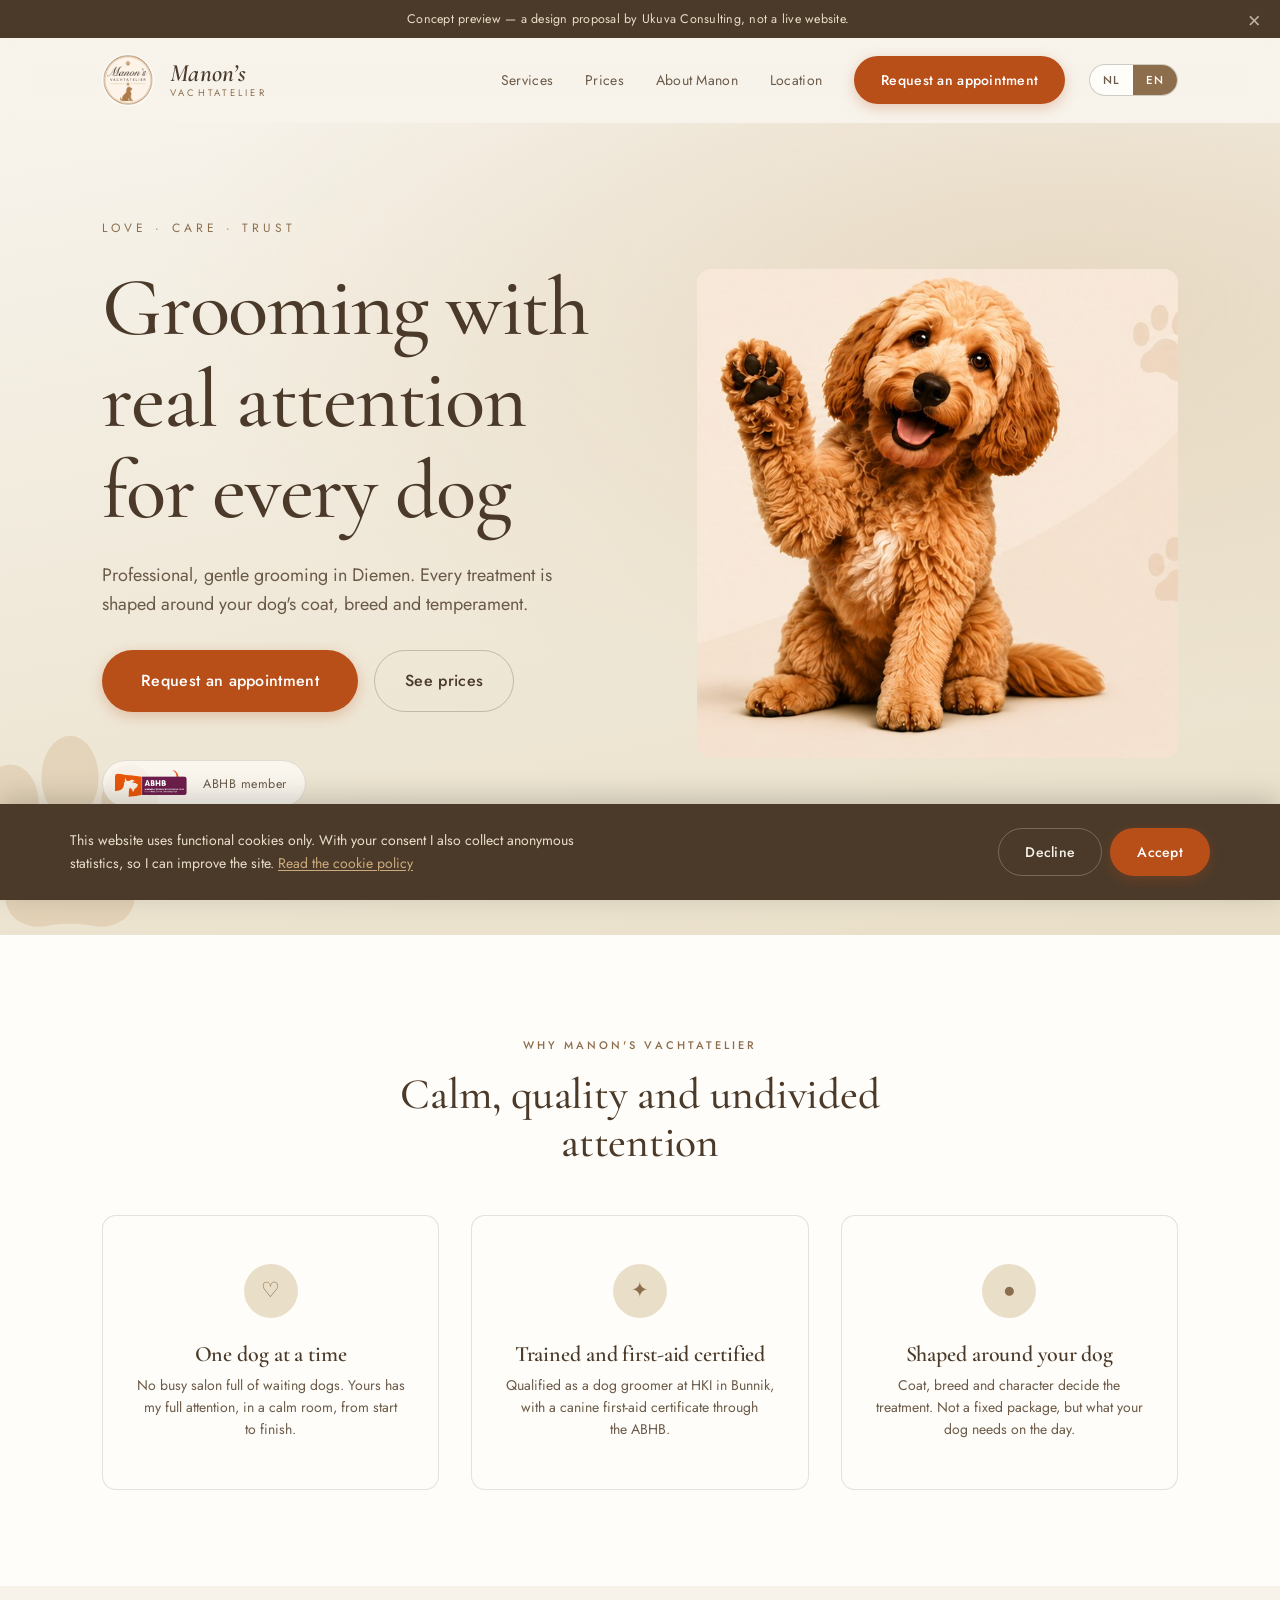
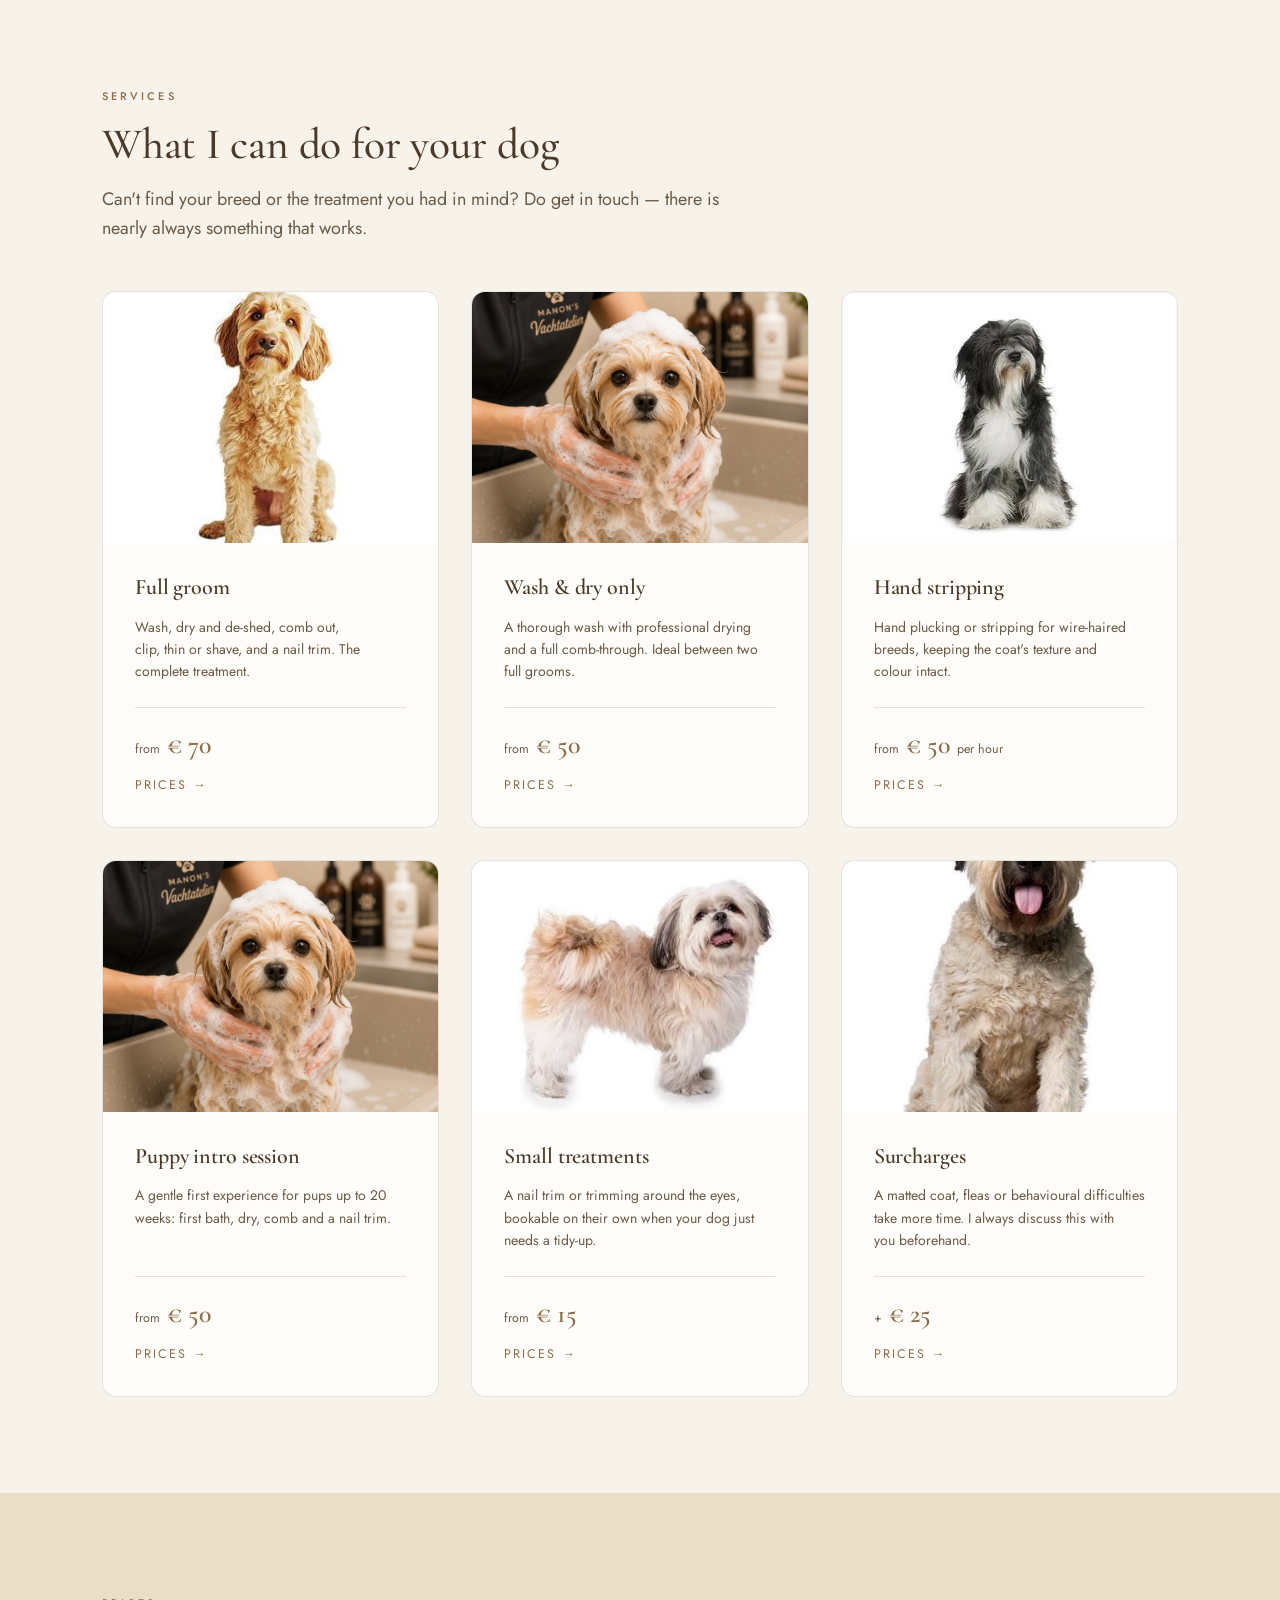
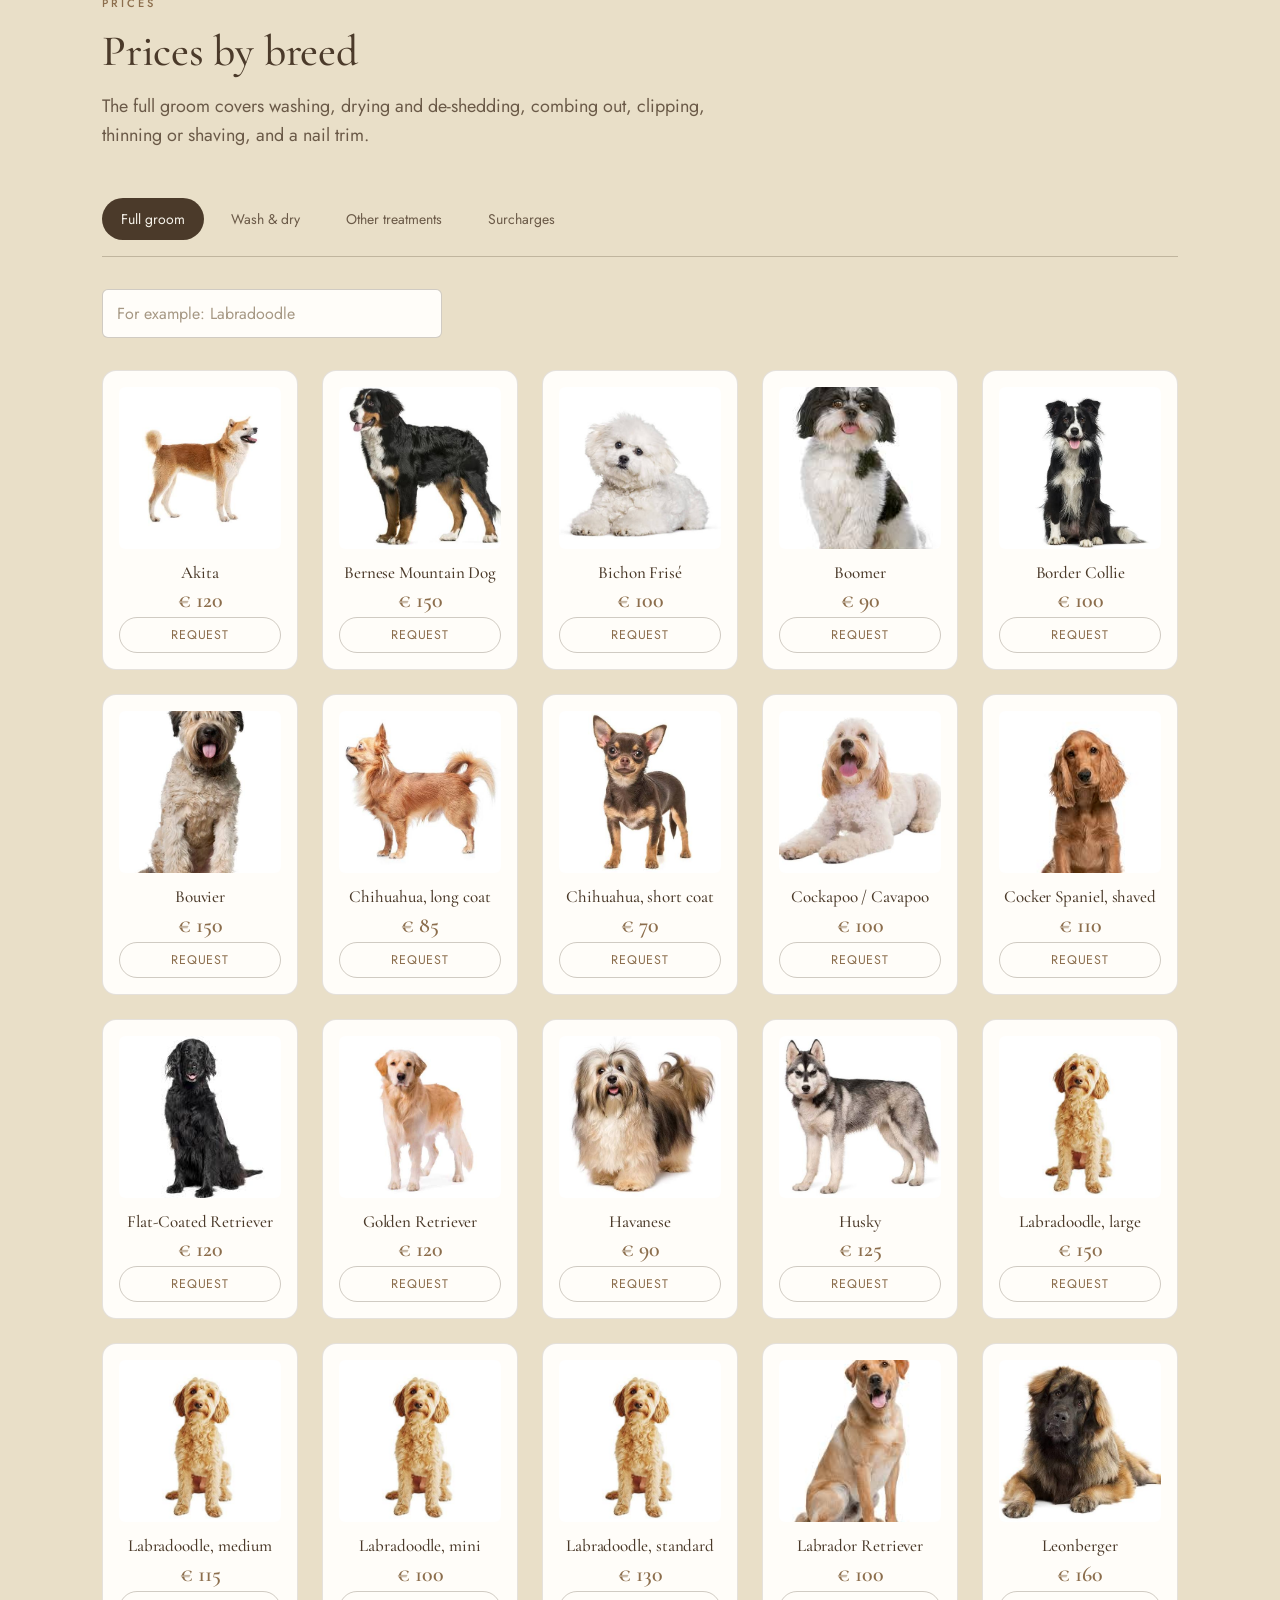
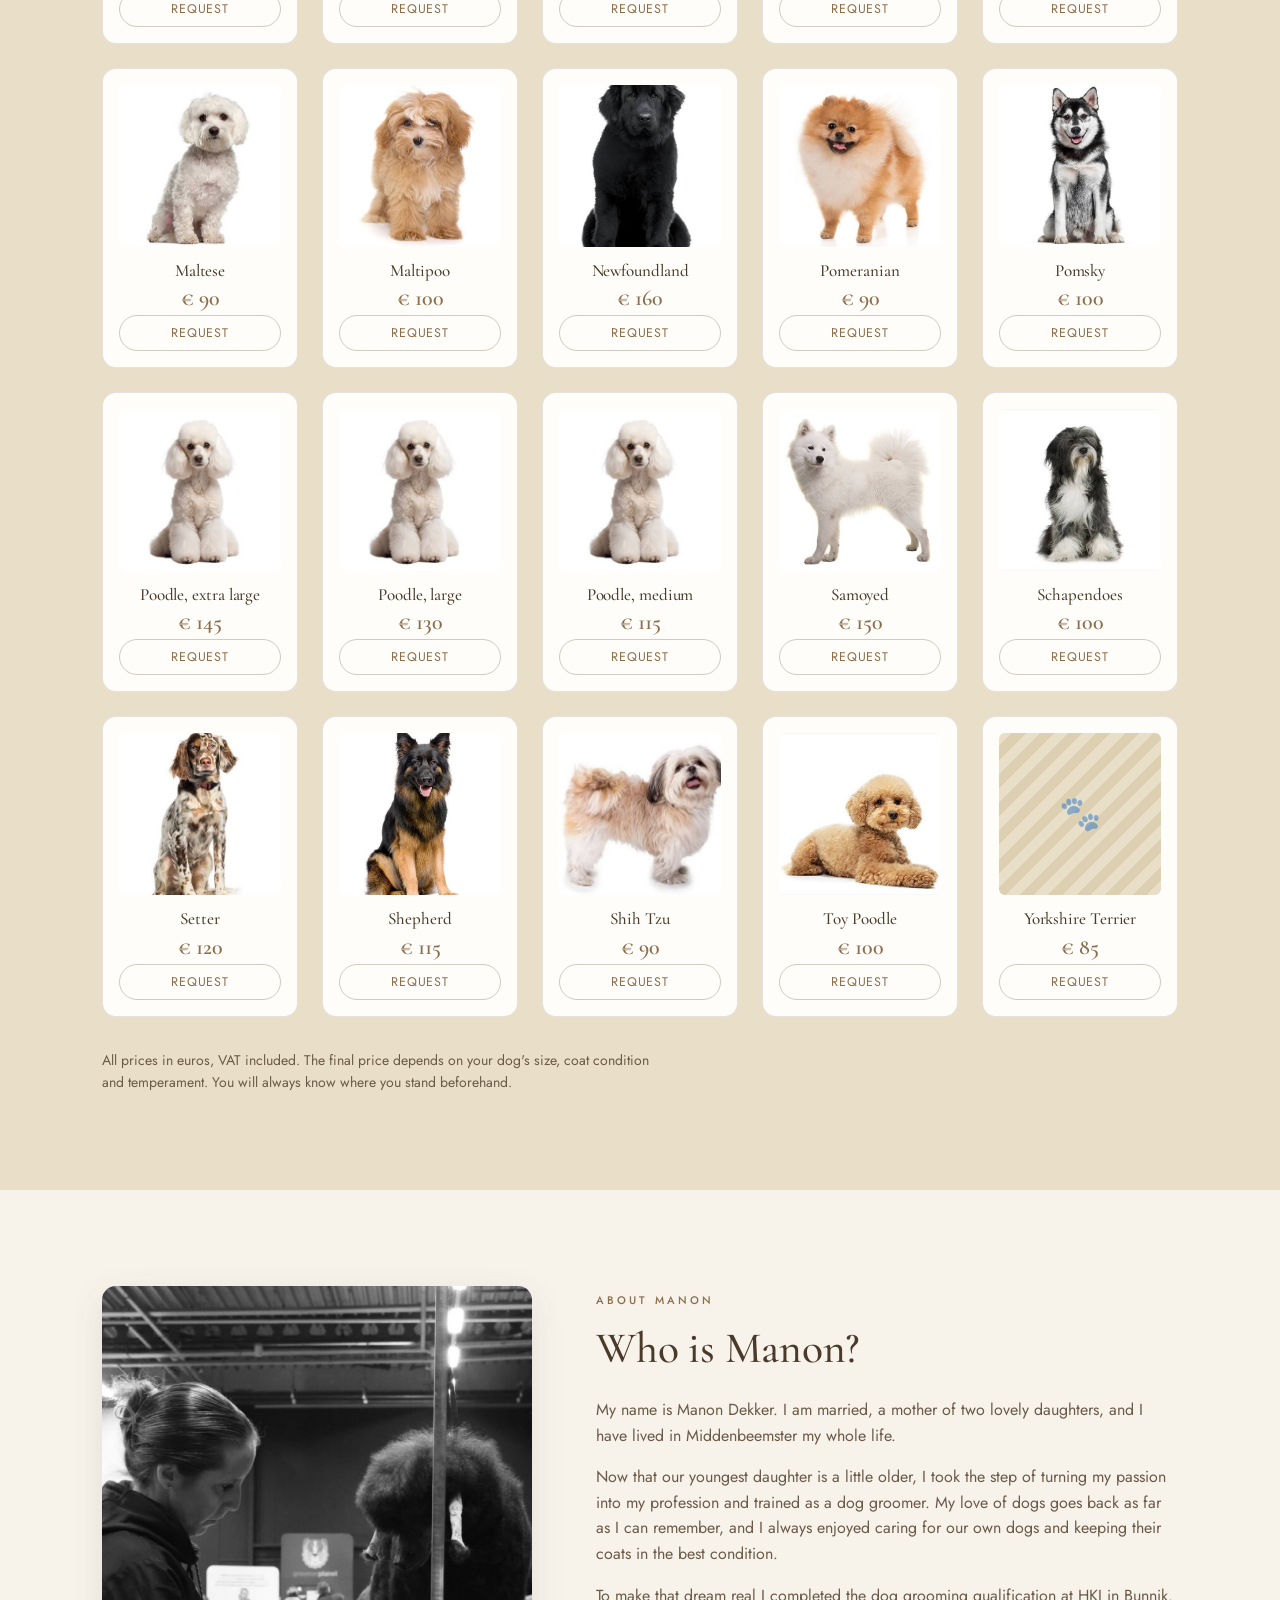
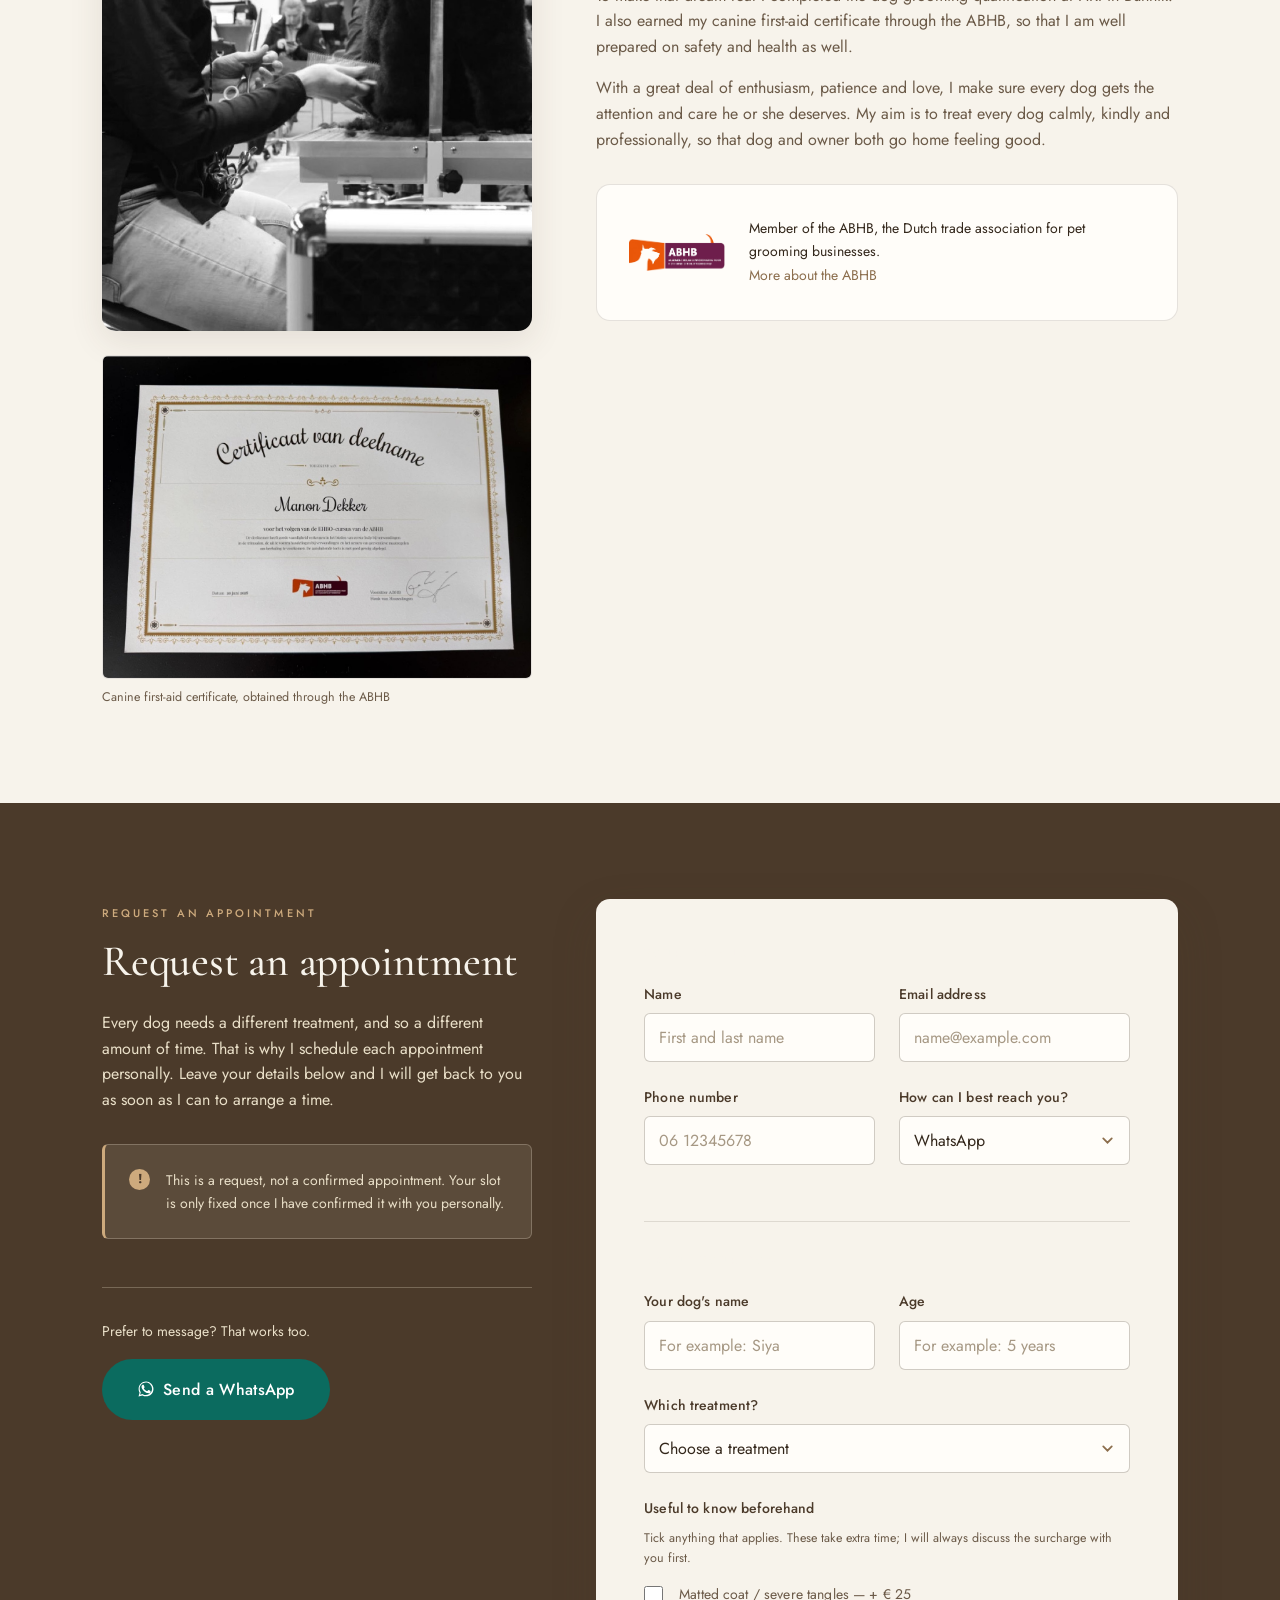
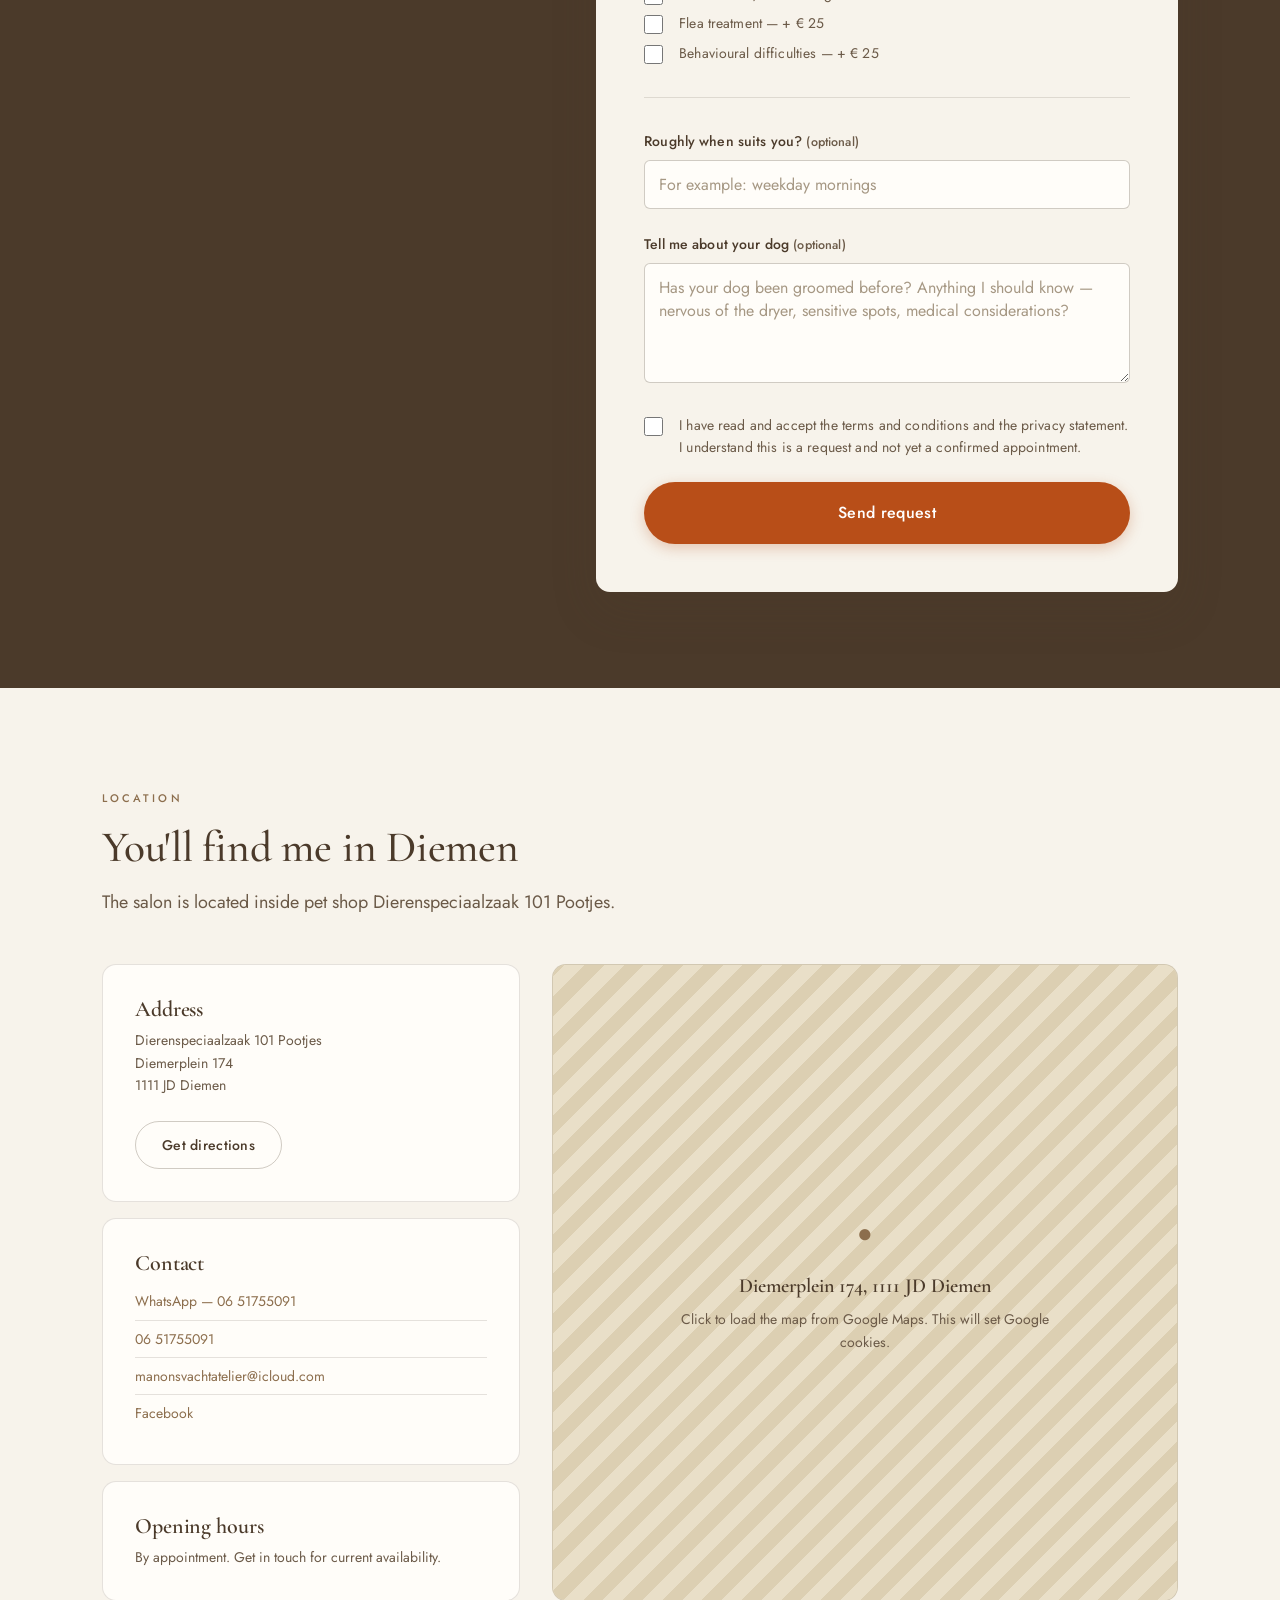
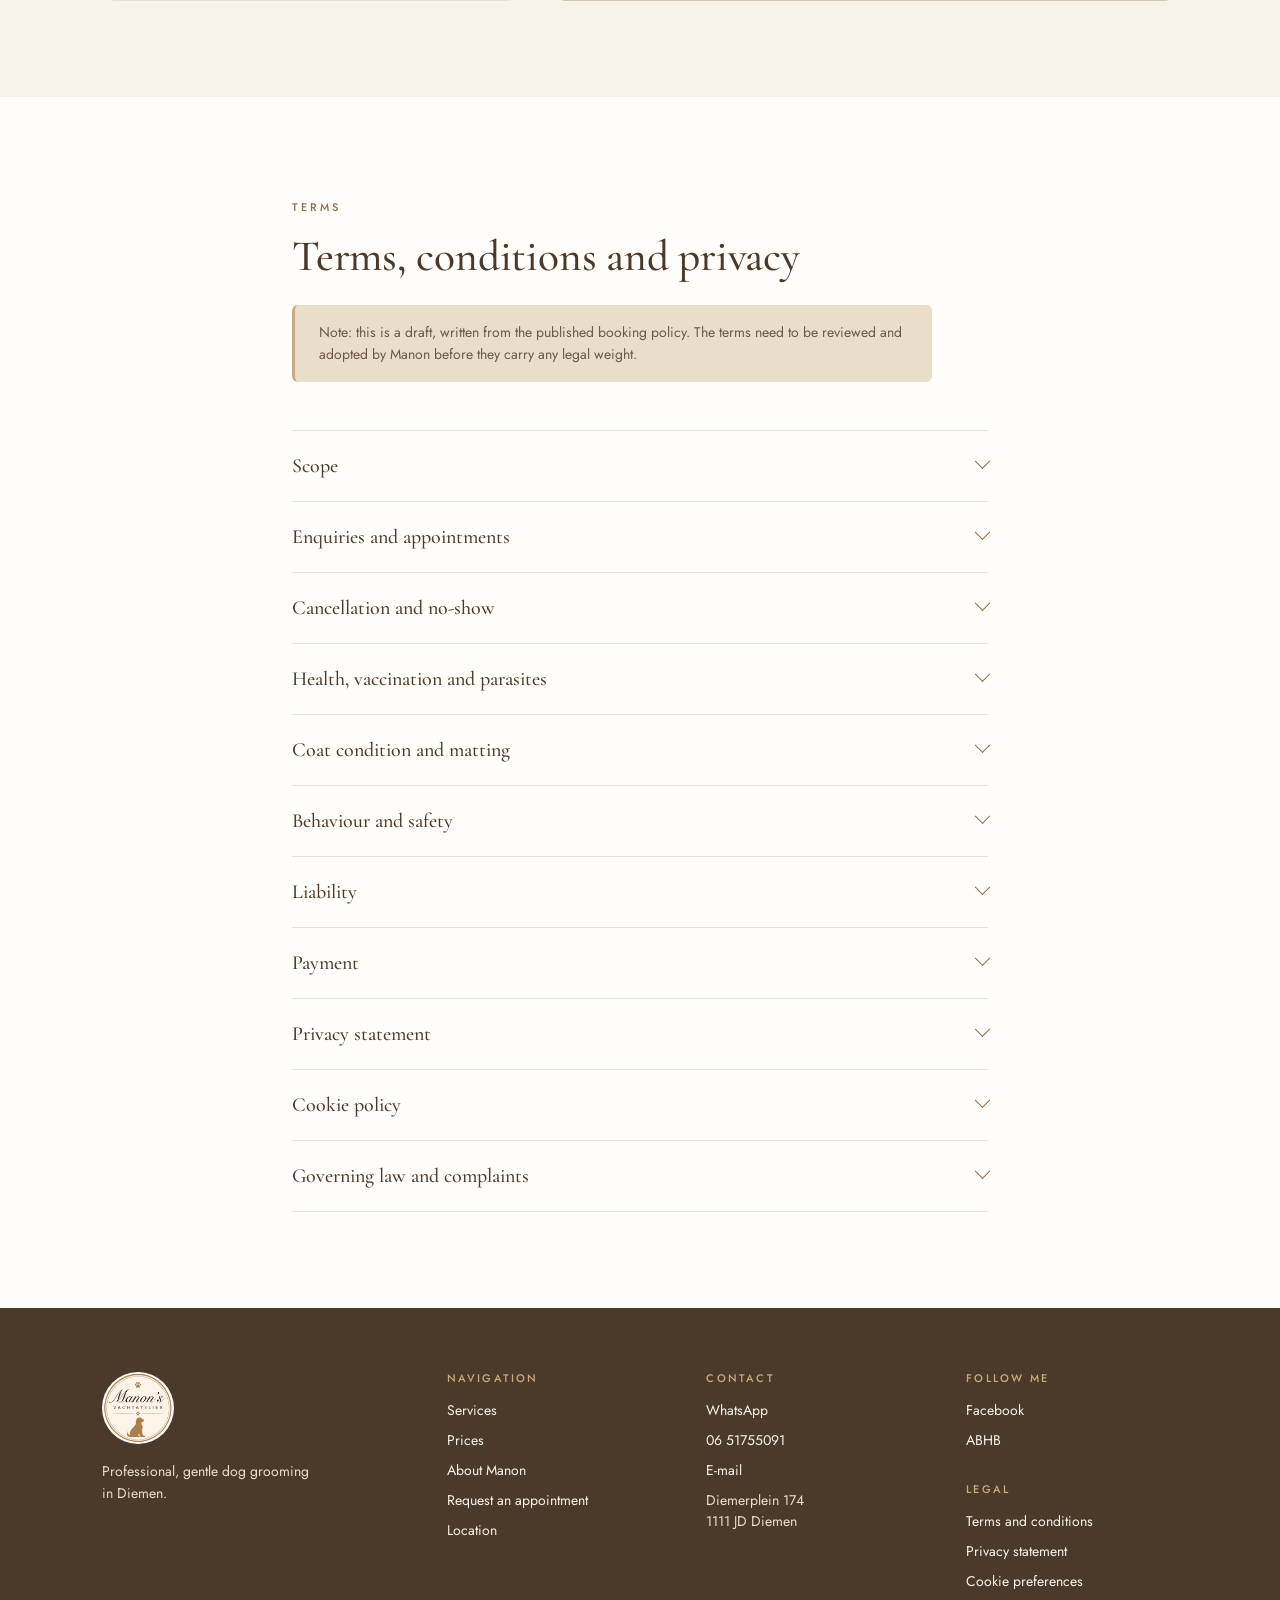
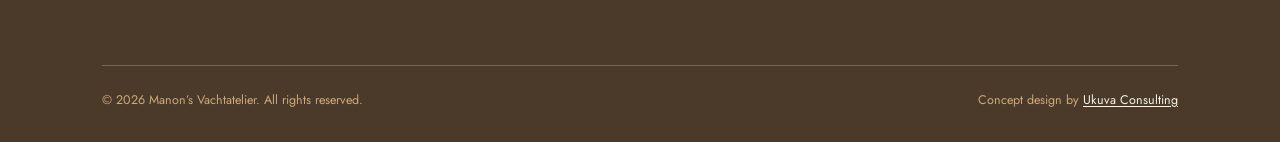
==== commit aa513ac5: "Rework CTAs, make nail and eye trims standalone, sort breeds Feedback from the first review:  - "Coa" ====
--- a/index.html
+++ b/index.html
@@ -345,6 +345,7 @@
           <select class="select" id="f-breed" name="breed">
             <option value="" data-i18n="book.breedPh">Kies een ras</option>
           </select>
+          <p class="field-hint" id="breed-other-hint" hidden data-i18n-html="book.breedOtherHint"></p>
         </div>
 
         <!-- Shown only for the wash & dry service -->
@@ -355,10 +356,12 @@
           </select>
         </div>
 
-        <div class="field">
-          <span class="field-label" data-i18n="book.addons">Kleine behandelingen erbij</span>
-          <p class="field-hint mb-0" data-i18n="book.addonsHint">Optioneel, los bij te boeken.</p>
-          <div class="check-list mt-3" id="addon-list"><!-- rendered by js/main.js --></div>
+        <!-- Shown only for the standalone small treatments -->
+        <div class="field" id="field-small" hidden>
+          <label for="f-small" data-i18n="book.small">Welke kleine behandeling?</label>
+          <select class="select" id="f-small" name="small">
+            <option value="" data-i18n="book.smallPh">Kies een behandeling</option>
+          </select>
         </div>
 
         <div class="field">
--- a/css/design-system.css
+++ b/css/design-system.css
@@ -23,6 +23,21 @@
   --sand-deep:   #DCCFB2;
   --sage-deep:   #7E8C68;
   --white:       #FFFDF9;
+
+  /* ---- Pop accent ----
+     Terracotta, picked up from the orange buttons on her current site. Warm
+     enough to sit inside the brown/tan palette, saturated enough that a CTA
+     reads as the one thing to click. Reserved for primary actions only —
+     if it appears on more than one element per screen it stops popping.
+     White on --pop is 5.07:1 and on --pop-deep 5.79:1; --pop as text on
+     --cream is 4.58:1. All clear 4.5:1 — measured, not guessed. */
+  --pop:      #B84E18;
+  --pop-deep: #A94814;
+
+  /* WhatsApp. Brand green #25D366 is too light to carry white text (1.98:1),
+     and dark-on-bright reads muddy, so use the darker brand green. 6.4:1. */
+  --wa:       #0B6B5F;
+  --wa-deep:  #075E54;
 
   /* semantic aliases */
   --bg:             var(--cream);
@@ -172,19 +187,36 @@
 .btn:active { transform: translateY(0); }
 .btn svg { width: 18px; height: 18px; fill: currentColor; flex: 0 0 auto; }
 
-.btn-primary { background: var(--brown); color: var(--white); box-shadow: var(--shadow-sm); }
-.btn-primary:hover { background: var(--brown-dark); color: var(--white); box-shadow: var(--shadow-card); }
+/* The one CTA colour. Terracotta on cream, white on terracotta. */
+.btn-primary {
+  background: var(--pop); color: #FFFFFF;
+  padding: 17px 38px; font-weight: 500;
+  box-shadow: 0 4px 14px rgba(184, 78, 24, 0.28);
+}
+.btn-primary:hover {
+  background: var(--pop-deep); color: #FFFFFF;
+  box-shadow: 0 8px 22px rgba(184, 78, 24, 0.36);
+}
 
 .btn-outline { background: transparent; border-color: var(--border-strong); color: var(--brown-dark); }
 .btn-outline:hover { background: var(--brown-dark); border-color: var(--brown-dark); color: var(--cream); }
 
-.btn-whatsapp { background: #25D366; color: #06331A; }
-.btn-whatsapp:hover { background: #1EBE5A; color: #06331A; }
+/* The `.section-inverse a` rule below outranks a bare `.btn-whatsapp`, which
+   silently painted this button's label tan on green. Match that specificity
+   so white wins wherever the button lands. */
+.btn-whatsapp,
+.section-inverse .btn-whatsapp { background: var(--wa); color: #FFFFFF; padding: 17px 34px; }
+.btn-whatsapp:hover,
+.section-inverse .btn-whatsapp:hover { background: var(--wa-deep); color: #FFFFFF; }
+
+/* Same trap for the primary CTA inside an inverse section. */
+.section-inverse .btn-primary { background: var(--pop); color: #FFFFFF; }
+.section-inverse .btn-primary:hover { background: var(--pop-deep); color: #FFFFFF; }
 
 .section-inverse .btn-outline { border-color: var(--border-inverse); color: var(--cream); }
 .section-inverse .btn-outline:hover { background: var(--cream); border-color: var(--cream); color: var(--brown-dark); }
 
-.btn-sm { padding: 9px 20px; font-size: var(--fs-small); }
+.btn-sm { padding: 12px 26px; font-size: var(--fs-small); }
 .btn-block { display: flex; width: 100%; }
 .btn:disabled { opacity: .55; cursor: not-allowed; transform: none; }
 
--- a/css/site.css
+++ b/css/site.css
@@ -74,7 +74,14 @@
 }
 .nav-links > li > a:not(.btn):hover { color: var(--brown-dark); }
 .nav-links > li > a:not(.btn):hover::after { right: 0; }
-.nav-cta a { color: var(--white) !important; }
+/* `.nav-links > li > a` outranks `.btn-sm`, which flattened this button to
+   4px 0. Match that specificity to give the CTA its padding back. */
+.nav-links > li.nav-cta > a {
+  padding: 12px 26px;
+  color: #FFFFFF;
+  font-weight: 500;
+}
+.nav-links > li.nav-cta > a:hover { color: #FFFFFF; }
 
 .nav-tools { display: flex; align-items: center; gap: var(--sp-3); }
 
@@ -387,12 +394,12 @@
 .wa-float {
   position: fixed; right: 20px; bottom: 20px; z-index: 45;
   width: 54px; height: 54px; border-radius: 50%;
-  background: #25D366; color: #06331A;
+  background: var(--wa); color: #FFFFFF;
   display: flex; align-items: center; justify-content: center;
   box-shadow: 0 6px 20px rgba(0, 0, 0, 0.22);
   transition: transform .2s var(--ease), box-shadow .2s var(--ease);
 }
-.wa-float:hover { transform: scale(1.08); color: #06331A; box-shadow: 0 10px 26px rgba(0,0,0,.28); }
+.wa-float:hover { transform: scale(1.08); color: #FFFFFF; background: var(--wa-deep); box-shadow: 0 10px 26px rgba(0,0,0,.28); }
 .wa-float svg { width: 29px; height: 29px; fill: currentColor; }
 
 /* ============================================================
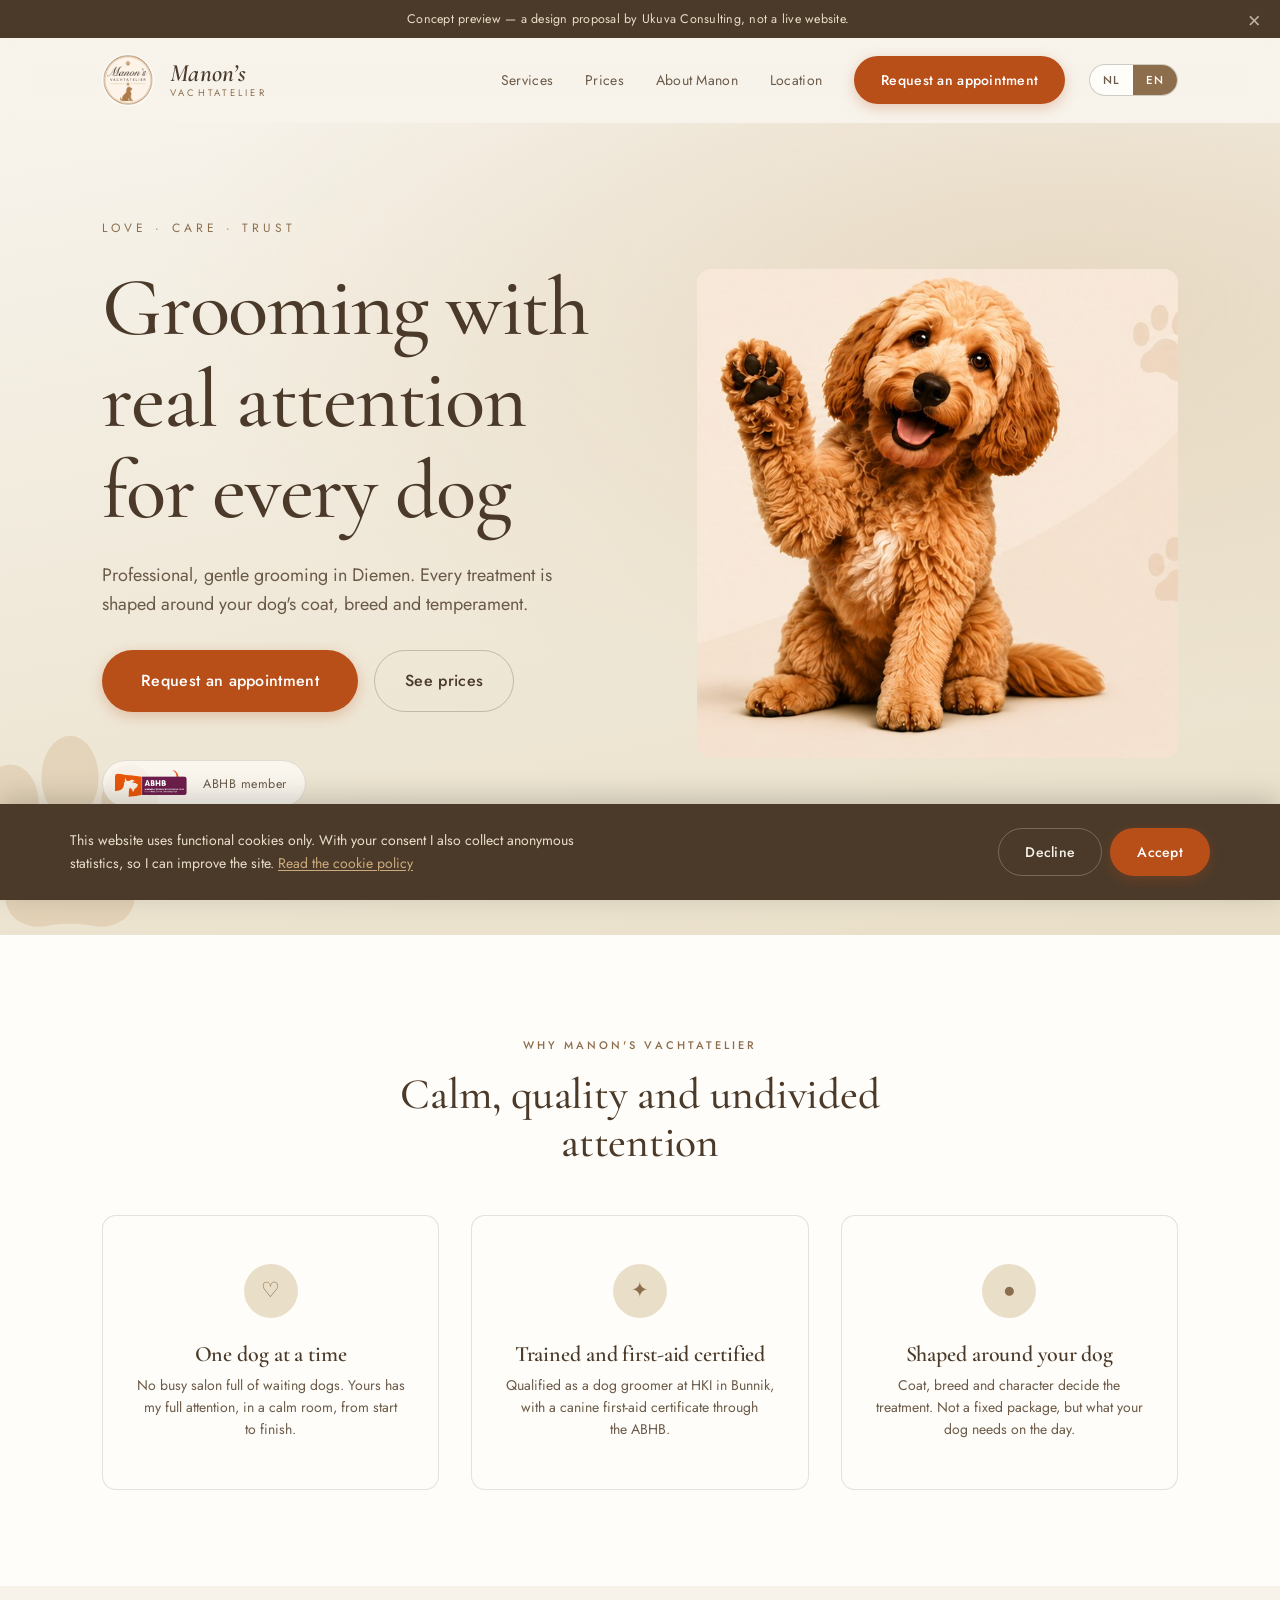
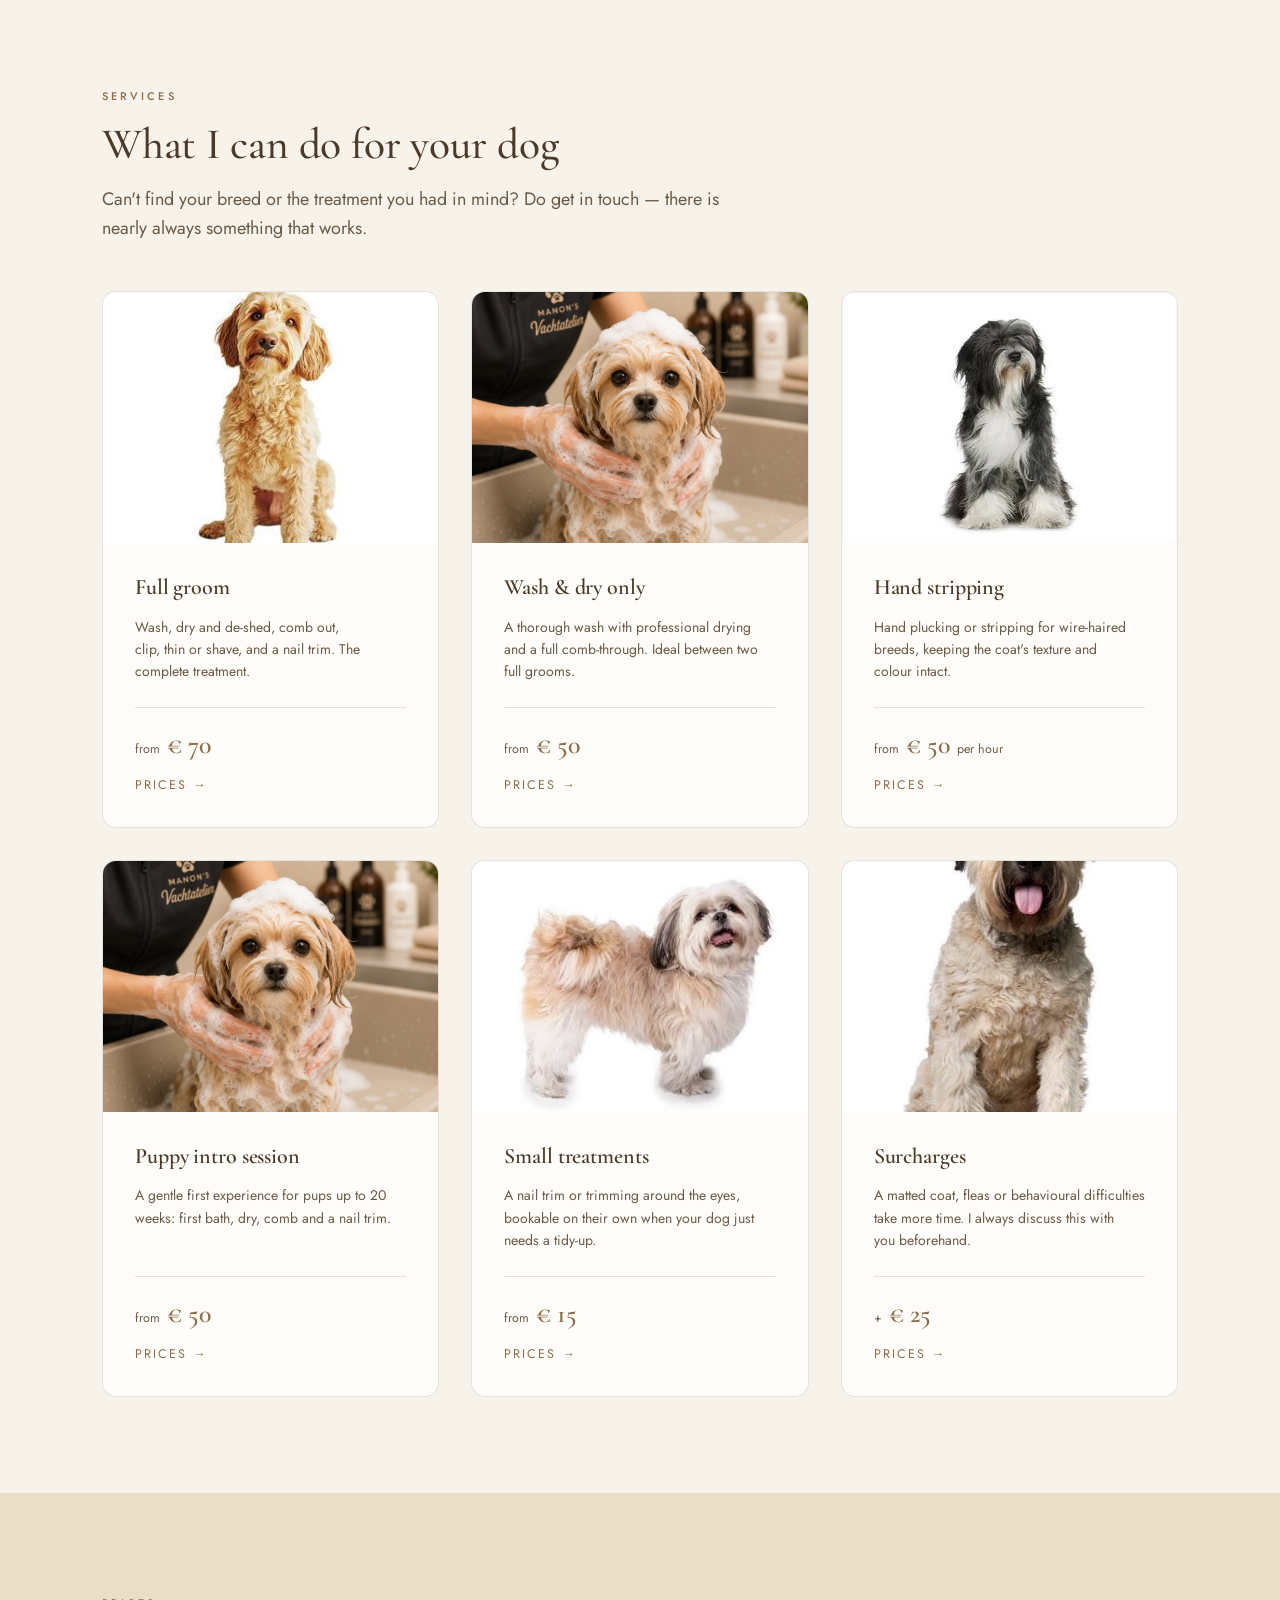
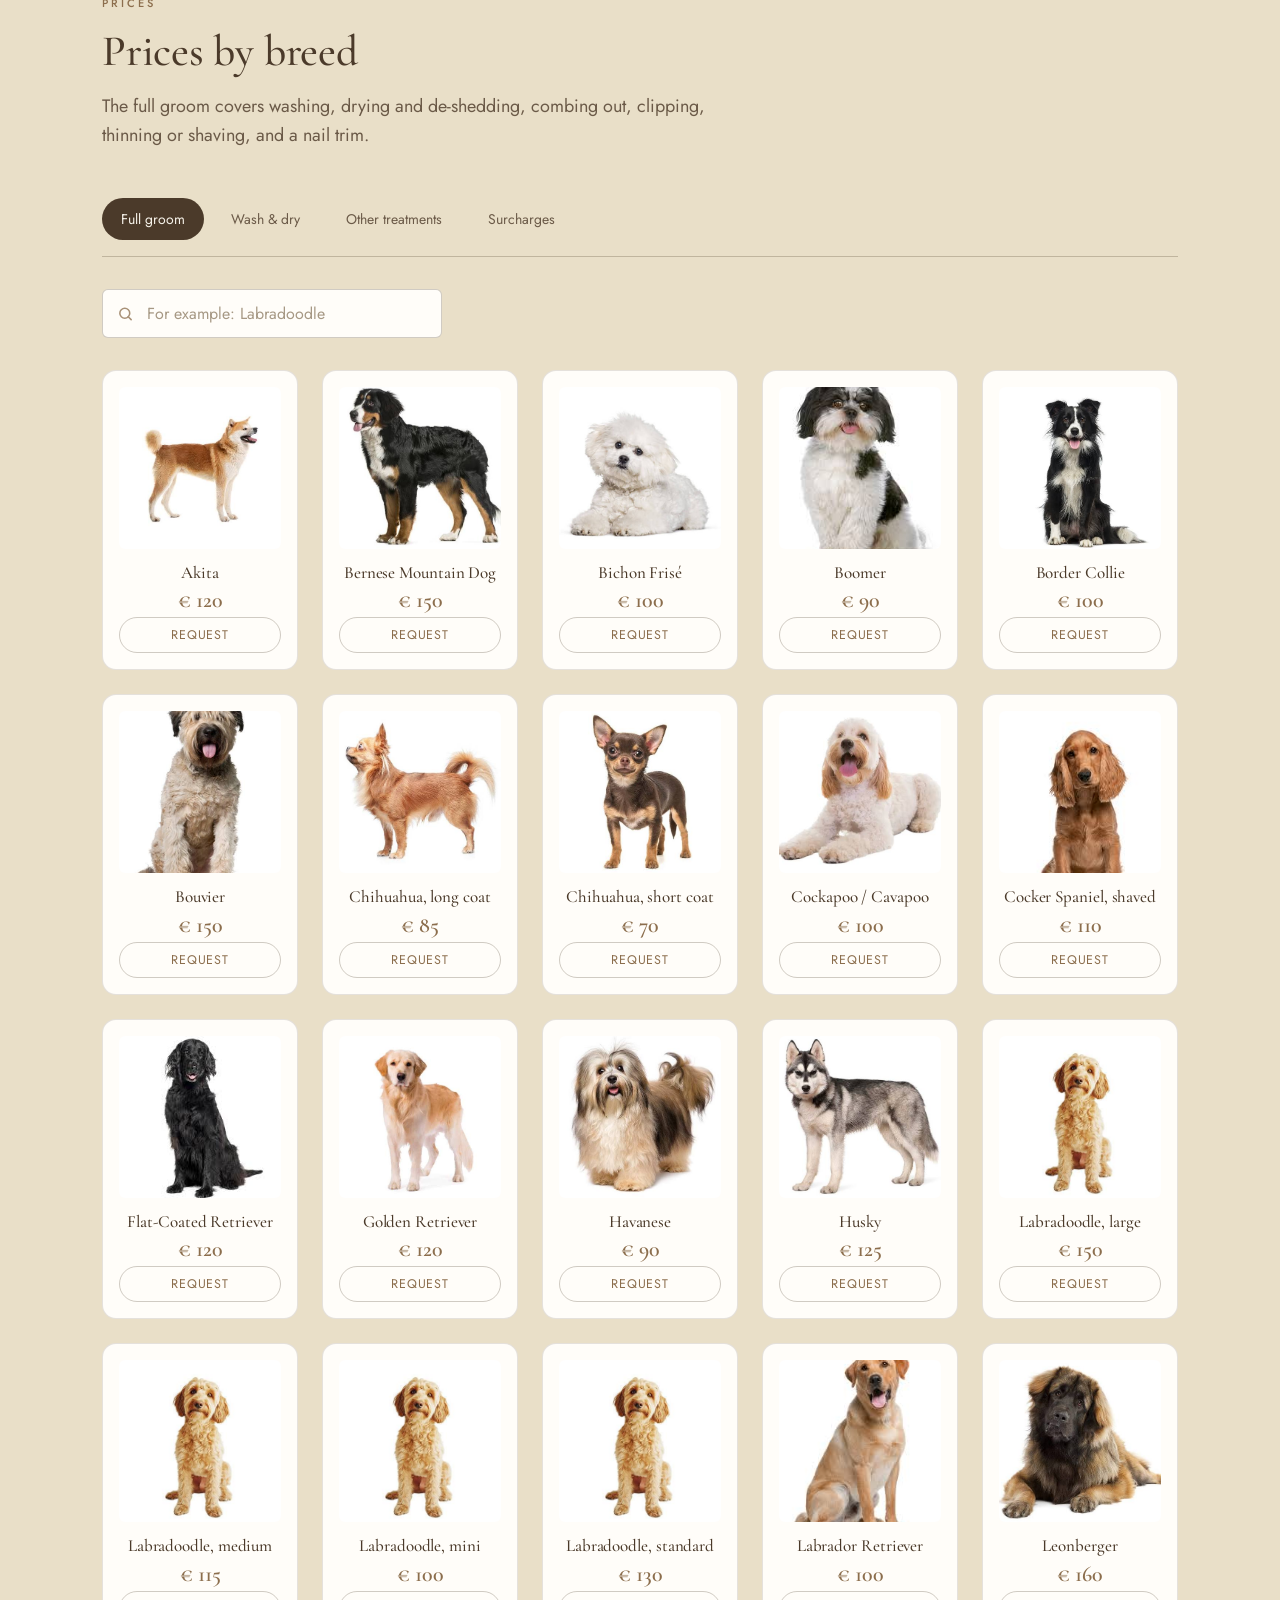
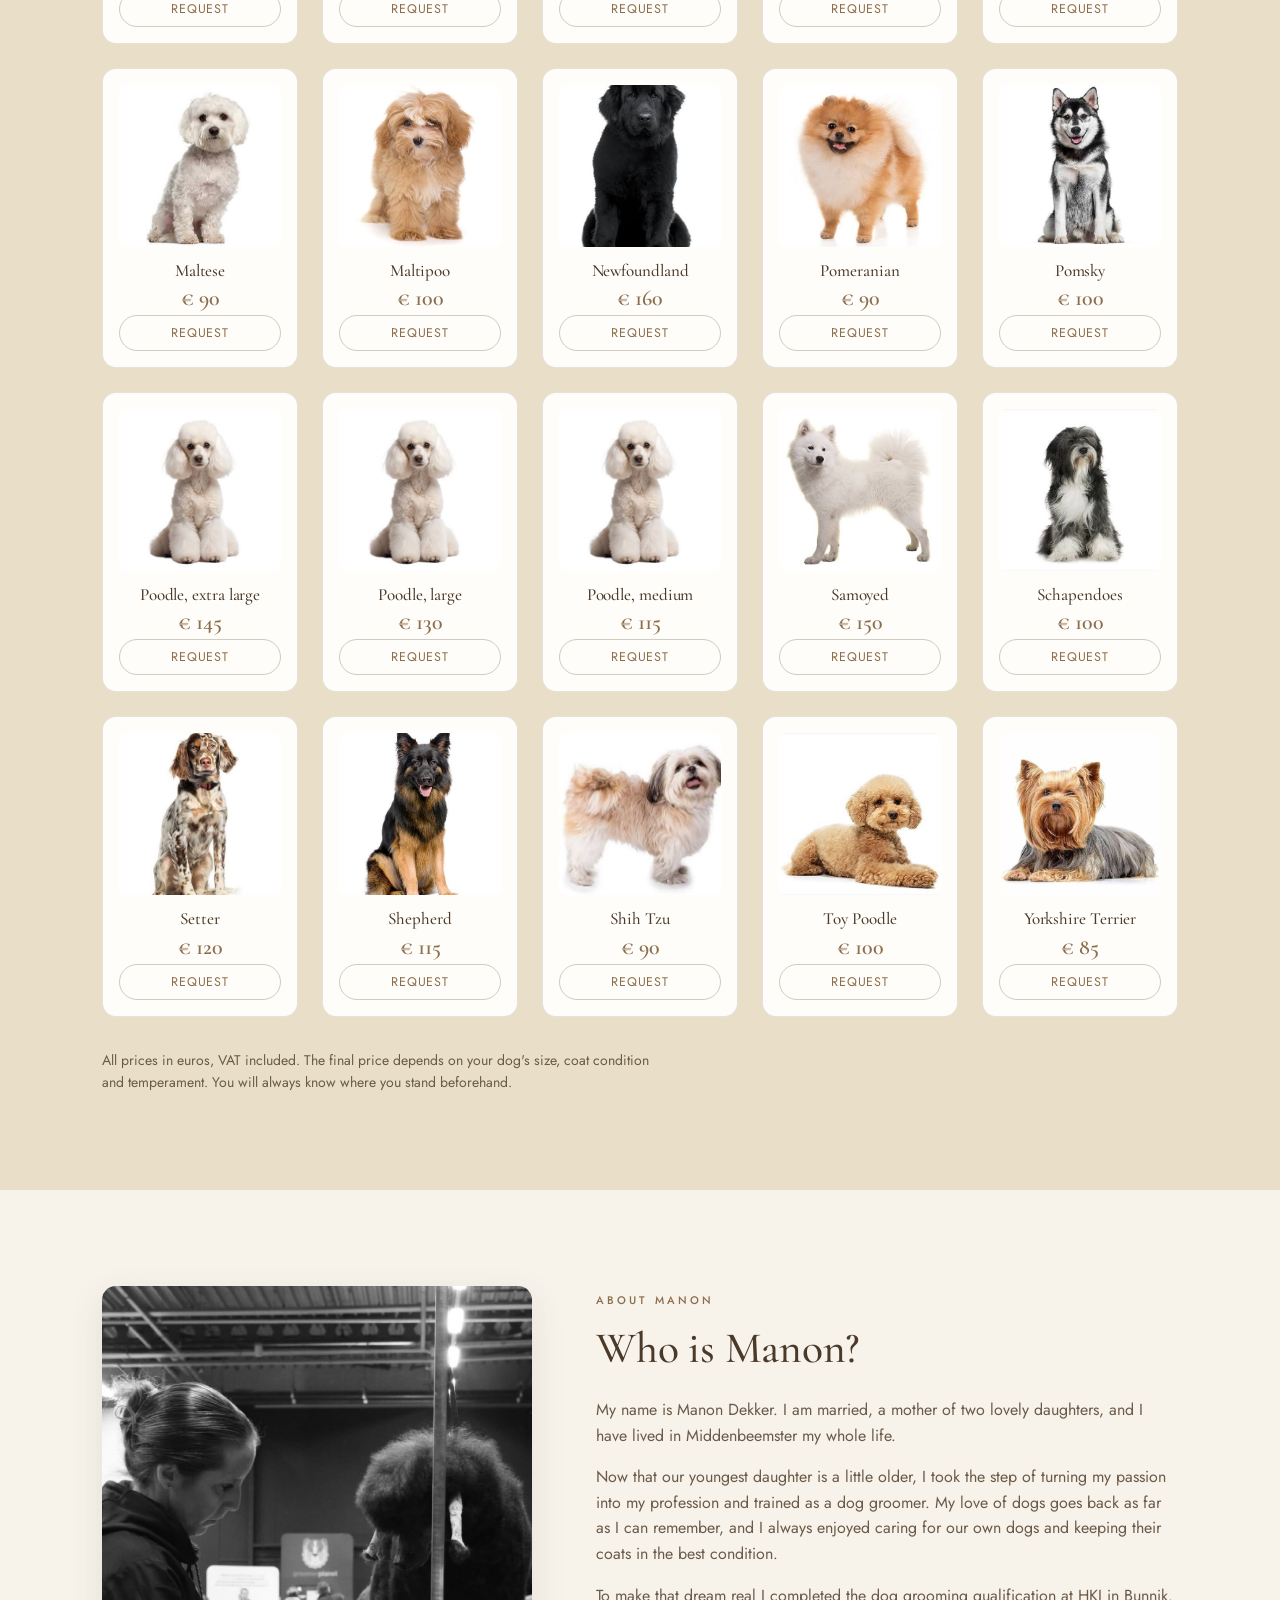
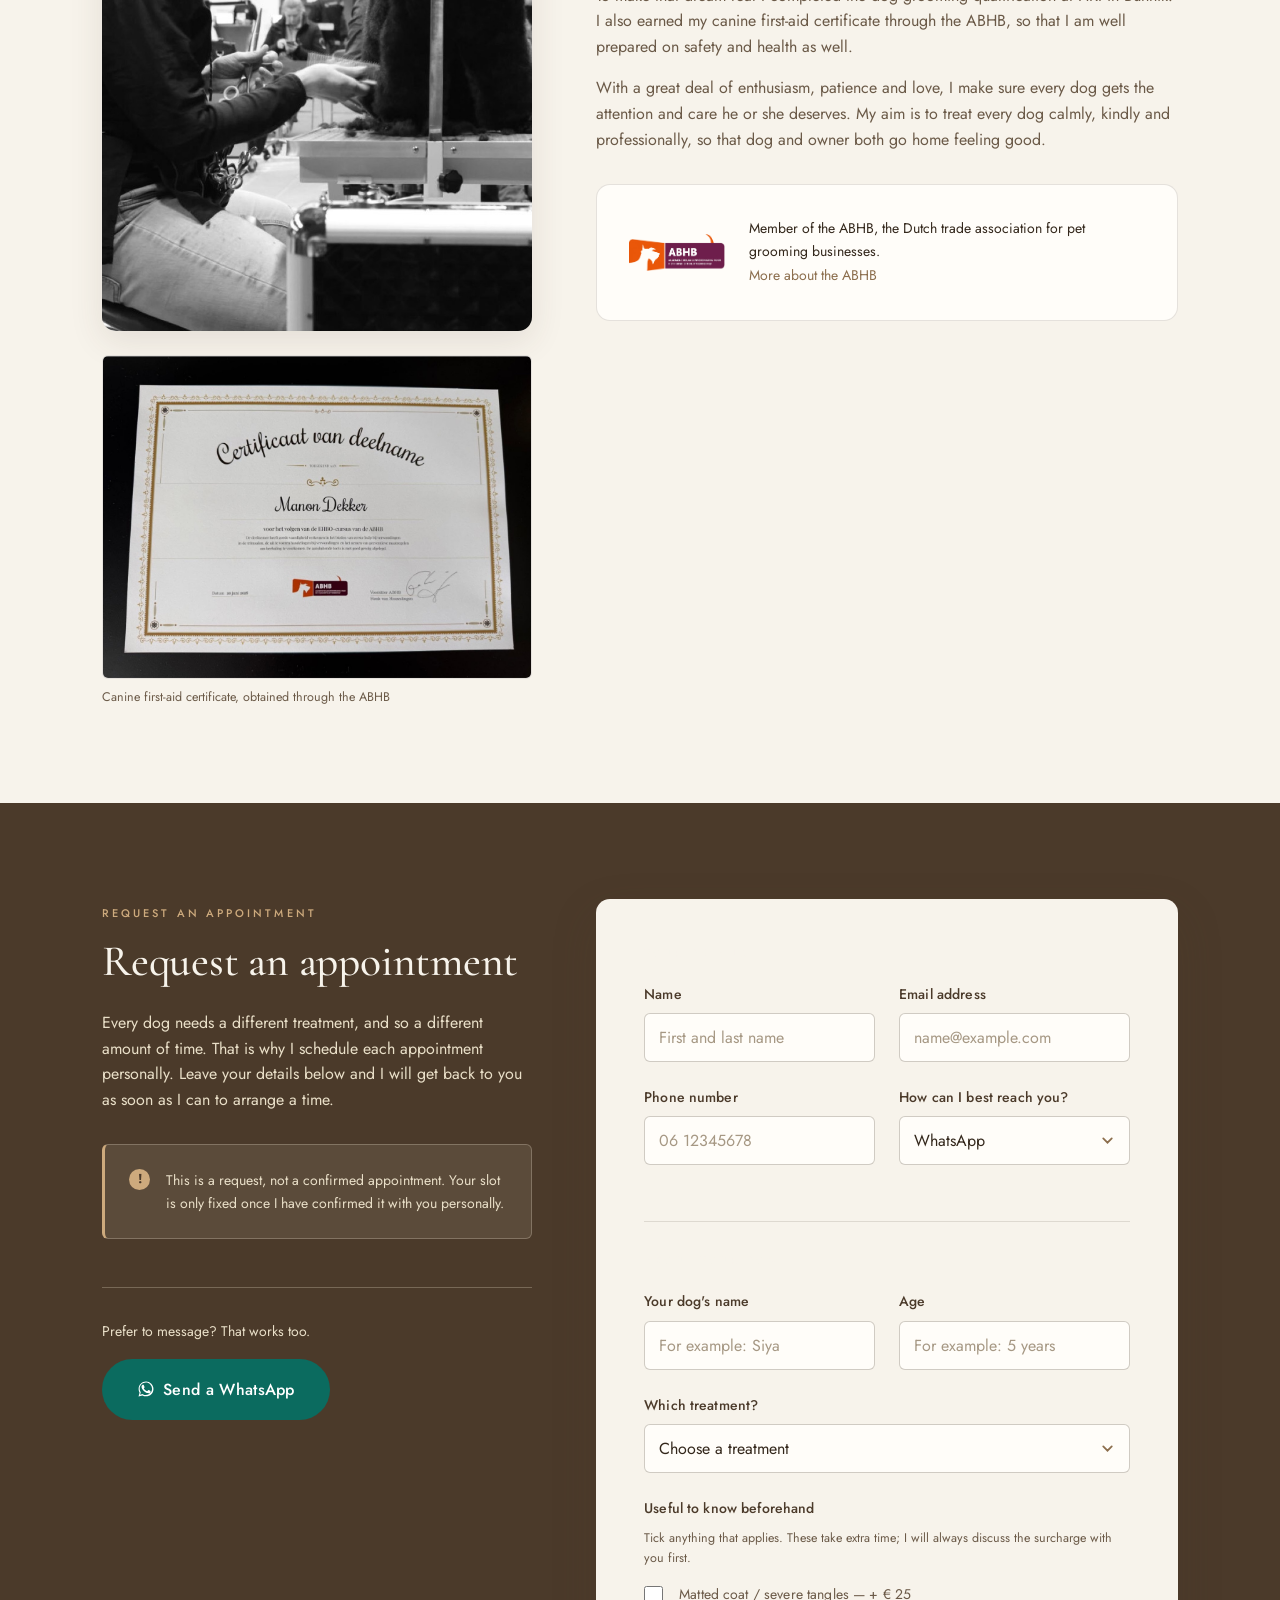
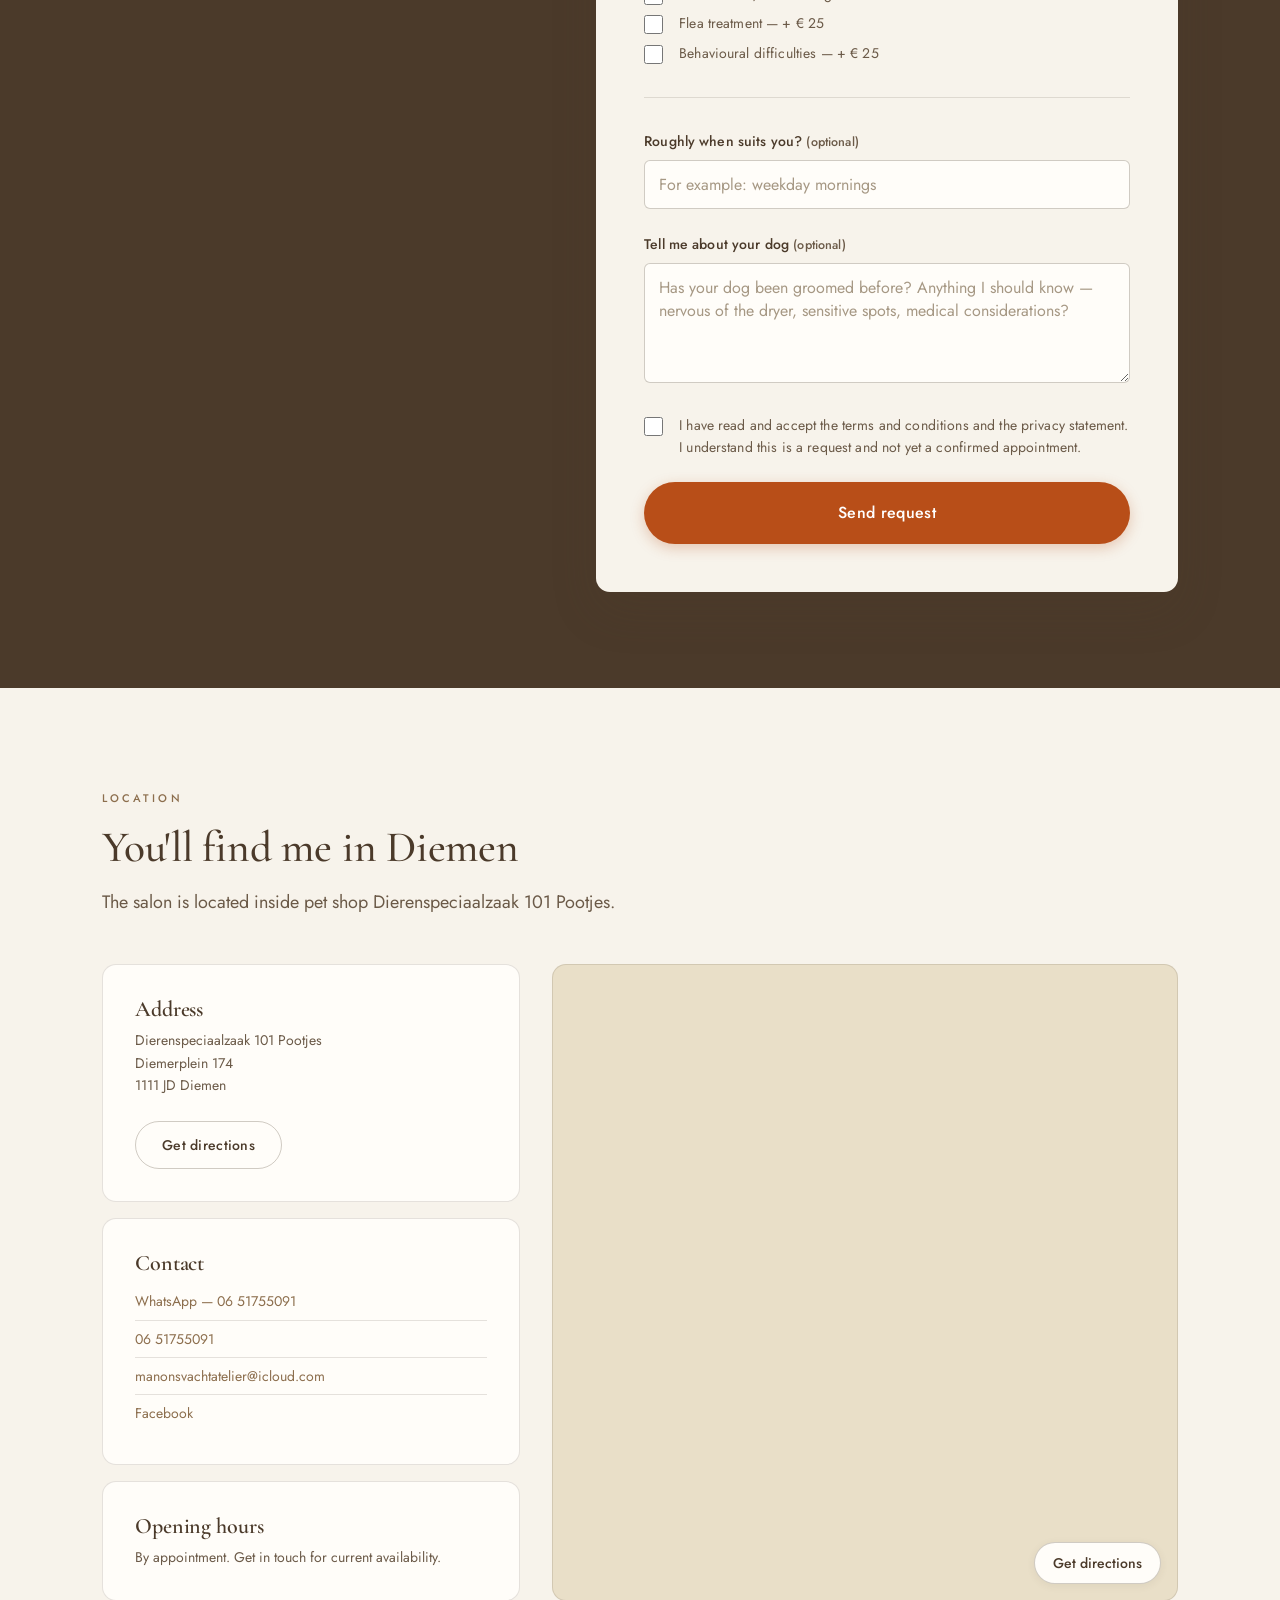
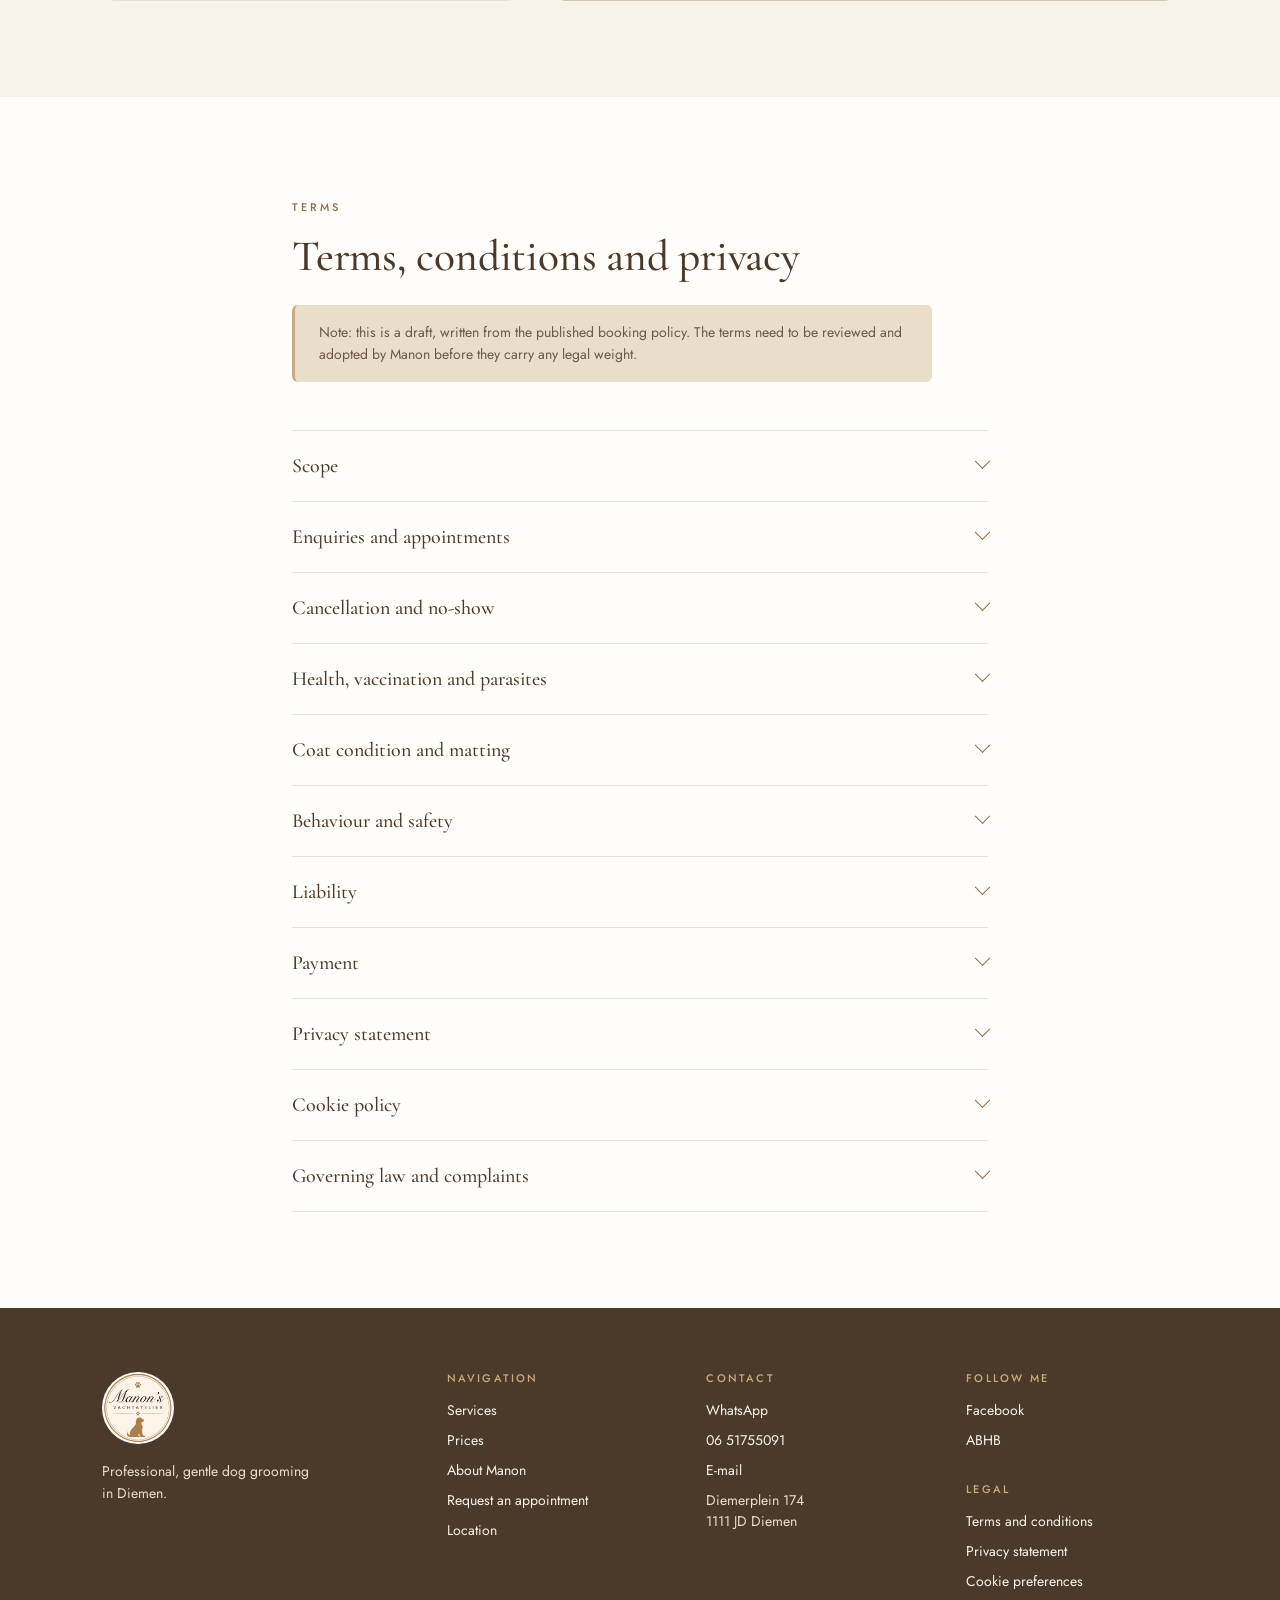
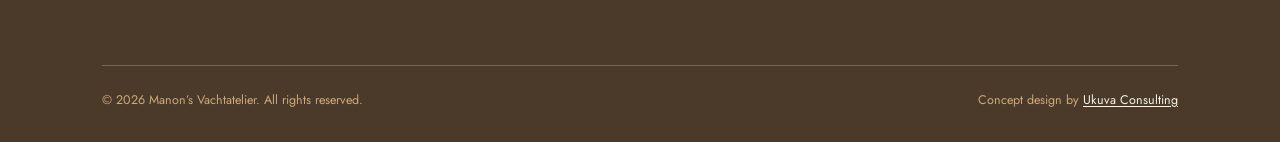
==== commit ec4ca3c3: "Add the Yorkshire photo, show the map directly, mark up the search field - Yorkshire Terrier now has" ====
--- a/index.html
+++ b/index.html
@@ -450,17 +450,18 @@
         </div>
       </div>
 
-      <!-- Click-to-load map: Google's iframe sets cookies, so it is only
-           injected once the visitor asks for it. -->
-      <div class="map-holder" id="map-holder">
-        <button class="map-load" id="map-load" type="button">
-          <span class="map-pin" aria-hidden="true">&#9679;</span>
-          <span class="map-load-text">
-            <strong>Diemerplein 174, 1111 JD Diemen</strong>
-            <span class="text-sm" data-lang="nl">Klik om de kaart van Google Maps te laden. Hierbij worden cookies van Google geplaatst.</span>
-            <span class="text-sm" data-lang="en" hidden>Click to load the map from Google Maps. This will set Google cookies.</span>
-          </span>
-        </button>
+      <!-- OpenStreetMap rather than Google Maps. Google's embed sets cookies
+           the moment it loads, which would mean either a consent gate in
+           front of the map or setting them without asking. OSM sets none, so
+           the map can simply show. -->
+      <div class="map-holder">
+        <iframe
+          class="map-frame"
+          data-i18n-title="loc.mapAlt"
+          title="Kaart met de locatie van Manon's Vachtatelier aan het Diemerplein 174 in Diemen"
+          src="https://www.openstreetmap.org/export/embed.html?bbox=4.9523%2C52.3388%2C4.9723%2C52.3448&amp;layer=mapnik&amp;marker=52.3418299%2C4.9623145"
+          loading="lazy"></iframe>
+        <a class="map-link" href="https://www.google.com/maps/search/?api=1&amp;query=Diemerplein+174,+1111+JD+Diemen" target="_blank" rel="noopener noreferrer" data-i18n="loc.route">Route plannen</a>
       </div>
     </div>
   </div>
--- a/css/site.css
+++ b/css/site.css
@@ -198,7 +198,21 @@
 .price-tab.is-active { background: var(--brown-dark); color: var(--cream); }
 
 .price-panel[hidden] { display: none; }
-.price-search { max-width: 340px; margin-bottom: var(--sp-5); }
+
+.price-search { position: relative; max-width: 340px; margin-bottom: var(--sp-5); }
+.price-search .input { padding-left: 44px; }
+/* Magnifier sits inside the field. Decorative — the label carries the
+   accessible name — so it must not swallow clicks meant for the input. */
+.price-search::before {
+  content: ''; position: absolute; left: 15px; top: 50%; transform: translateY(-50%);
+  width: 17px; height: 17px; pointer-events: none; opacity: .75;
+  background: no-repeat center/contain
+    url("data:image/svg+xml,%3Csvg xmlns='http://www.w3.org/2000/svg' viewBox='0 0 24 24' fill='none' stroke='%238C6E4D' stroke-width='2.2' stroke-linecap='round'%3E%3Ccircle cx='11' cy='11' r='7'/%3E%3Cpath d='M20 20l-4.2-4.2'/%3E%3C/svg%3E");
+}
+/* Safari draws its own clear button on type=search; drop it so the field
+   reads the same across browsers. */
+.price-search .input::-webkit-search-decoration,
+.price-search .input::-webkit-search-cancel-button { -webkit-appearance: none; }
 .panel-note { color: var(--text-soft); font-size: var(--fs-small); max-width: 62ch; margin-bottom: var(--sp-5); }
 
 .breed-grid {
@@ -316,21 +330,21 @@
 .contact-list li:first-child { border-top: none; }
 
 .map-holder {
+  position: relative;
   border-radius: var(--radius-lg); overflow: hidden;
   border: 1px solid var(--border); background: var(--sand); min-height: 380px;
   display: flex;
 }
-.map-holder iframe { width: 100%; height: 100%; min-height: 380px; display: block; }
-.map-load {
-  flex: 1; display: flex; flex-direction: column; align-items: center; justify-content: center;
-  gap: var(--sp-3); padding: var(--sp-6); cursor: pointer; text-align: center;
-  background: repeating-linear-gradient(-45deg, var(--sand) 0 14px, var(--sand-deep) 14px 28px);
-  border: 0; color: var(--text-soft); transition: filter .2s var(--ease);
-}
-.map-load:hover { filter: brightness(1.04); }
-.map-pin { font-size: 26px; color: var(--brown); }
-.map-load-text { display: flex; flex-direction: column; gap: 6px; max-width: 40ch; }
-.map-load-text strong { font-family: var(--serif); font-size: 20px; color: var(--brown-dark); font-weight: 600; }
+.map-frame { width: 100%; height: 100%; min-height: 380px; display: block; border: 0; }
+.map-link {
+  position: absolute; right: var(--sp-3); bottom: var(--sp-3);
+  background: var(--white); color: var(--brown-dark);
+  border: 1px solid var(--border-strong); border-radius: var(--radius-pill);
+  padding: 9px 18px; font-size: var(--fs-small); font-weight: 500;
+  box-shadow: var(--shadow-sm);
+  transition: background .18s var(--ease), color .18s var(--ease);
+}
+.map-link:hover { background: var(--brown-dark); border-color: var(--brown-dark); color: var(--cream); }
 
 /* ============================================================
    Terms accordion
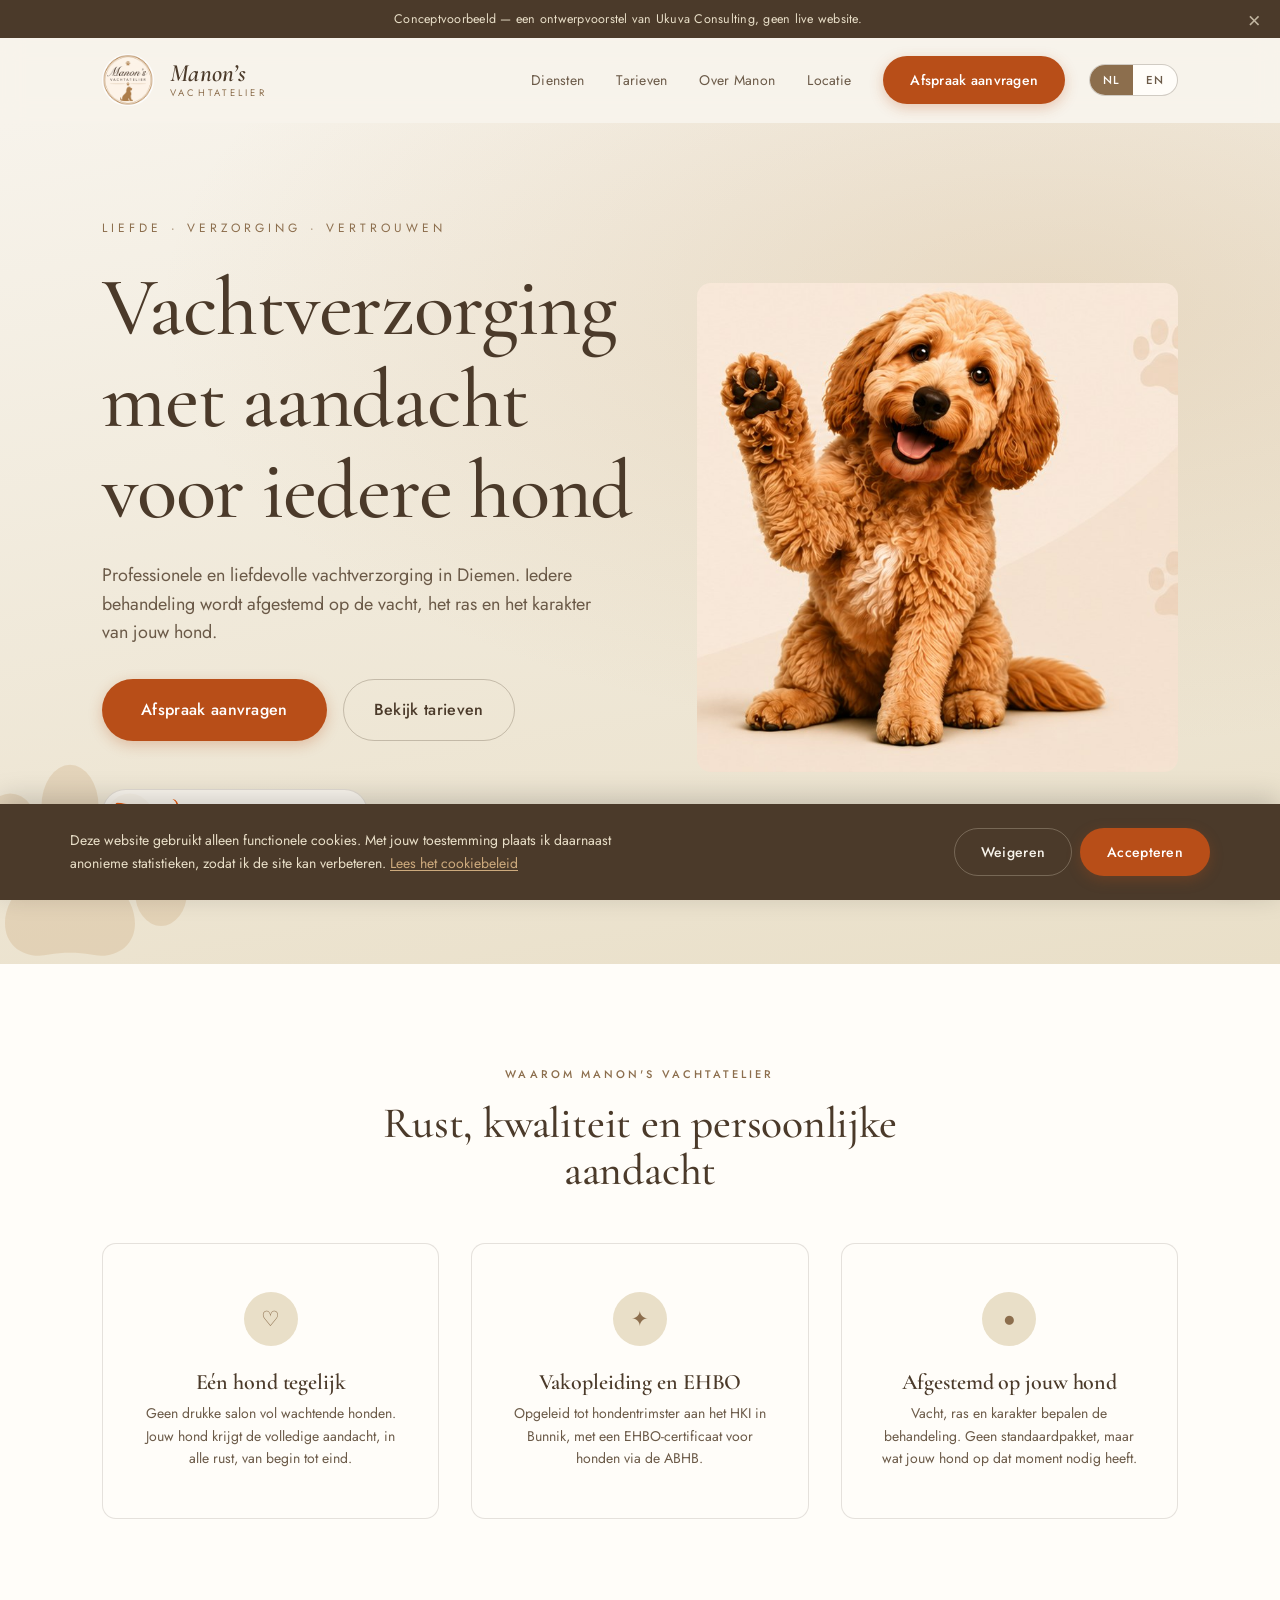
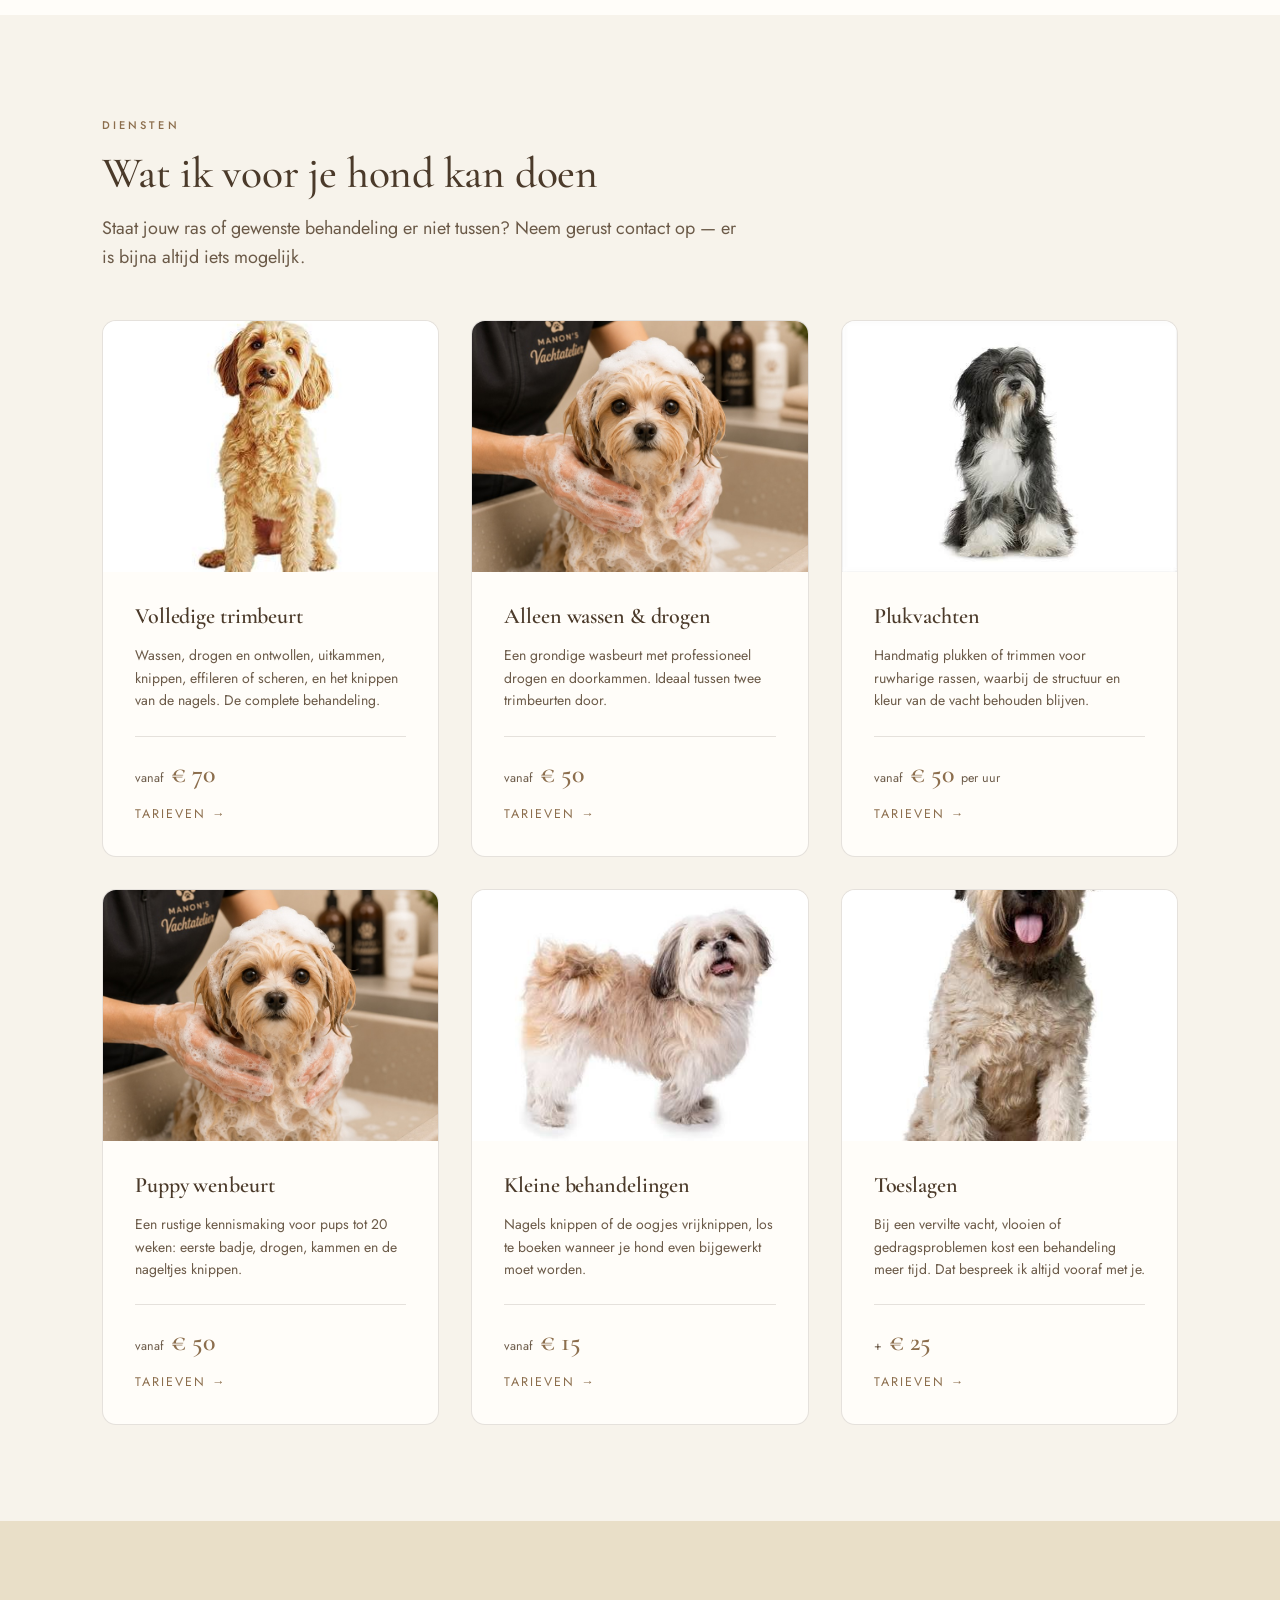
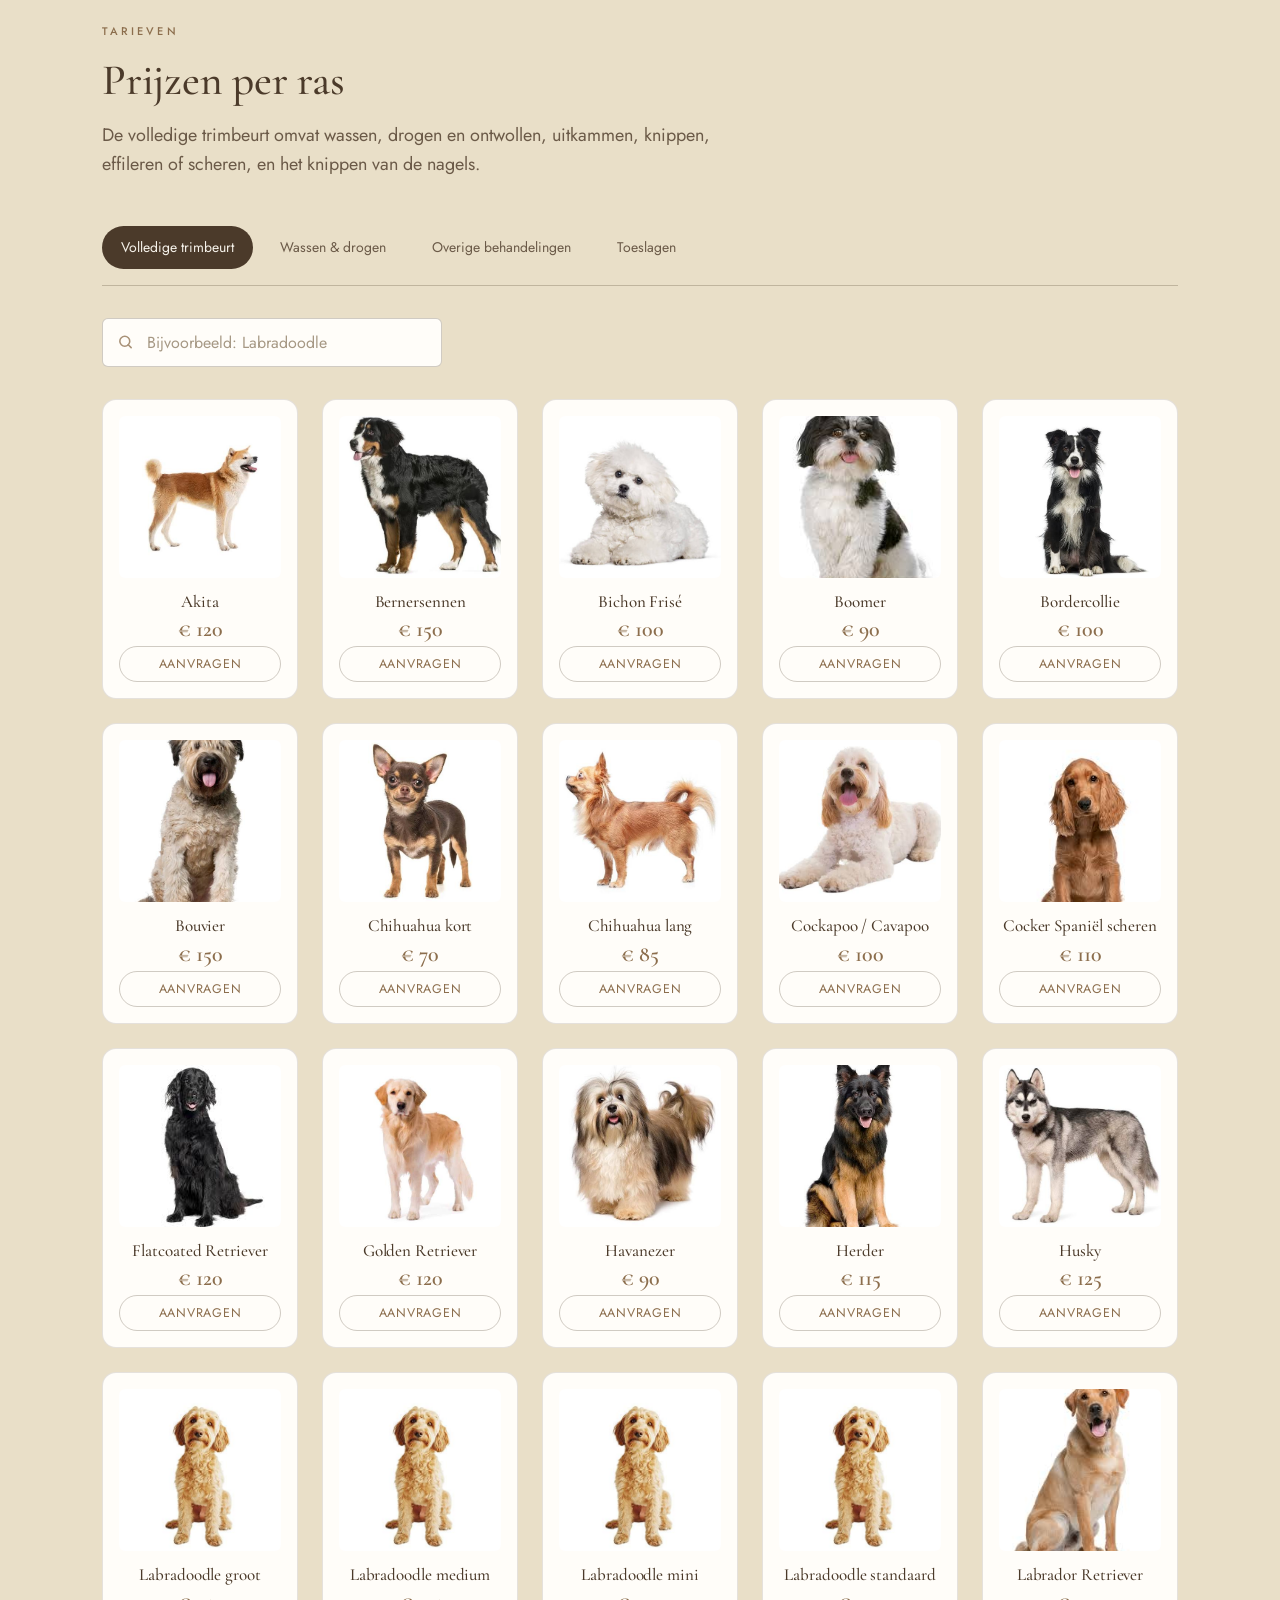
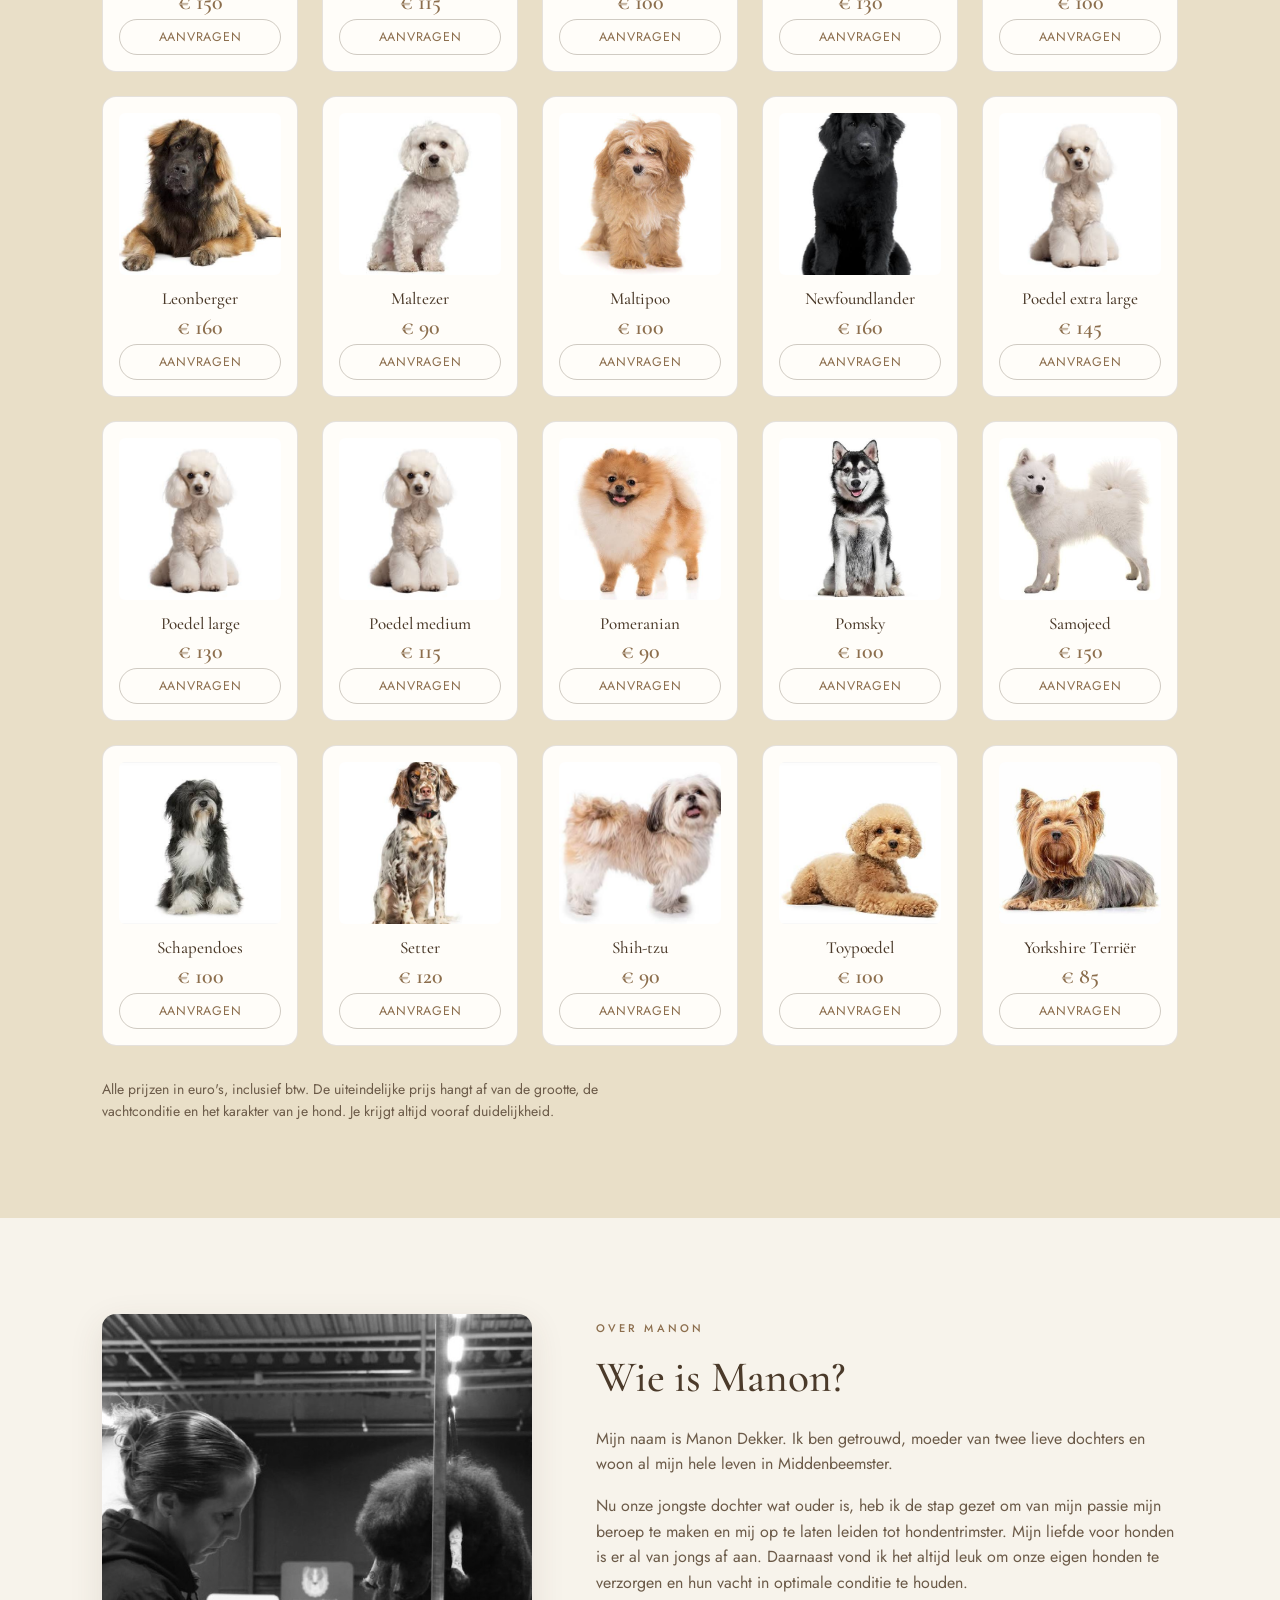
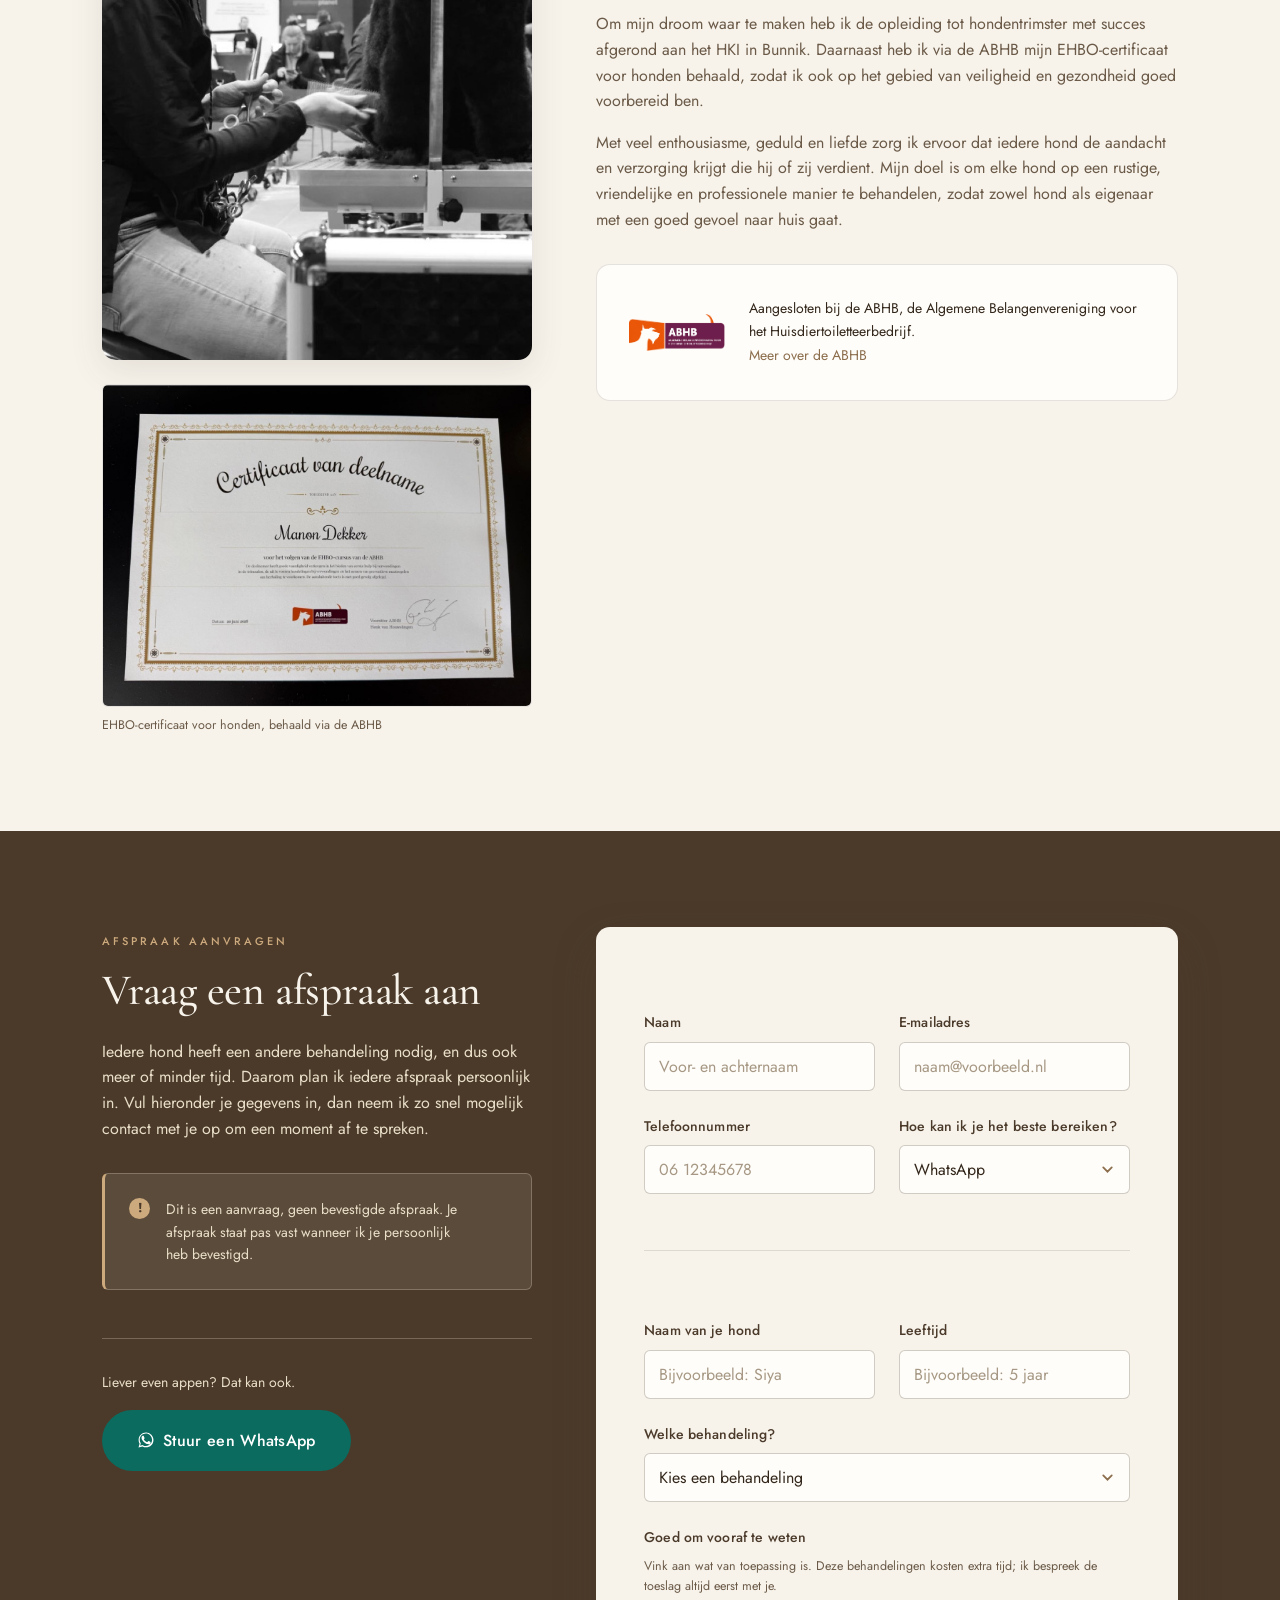
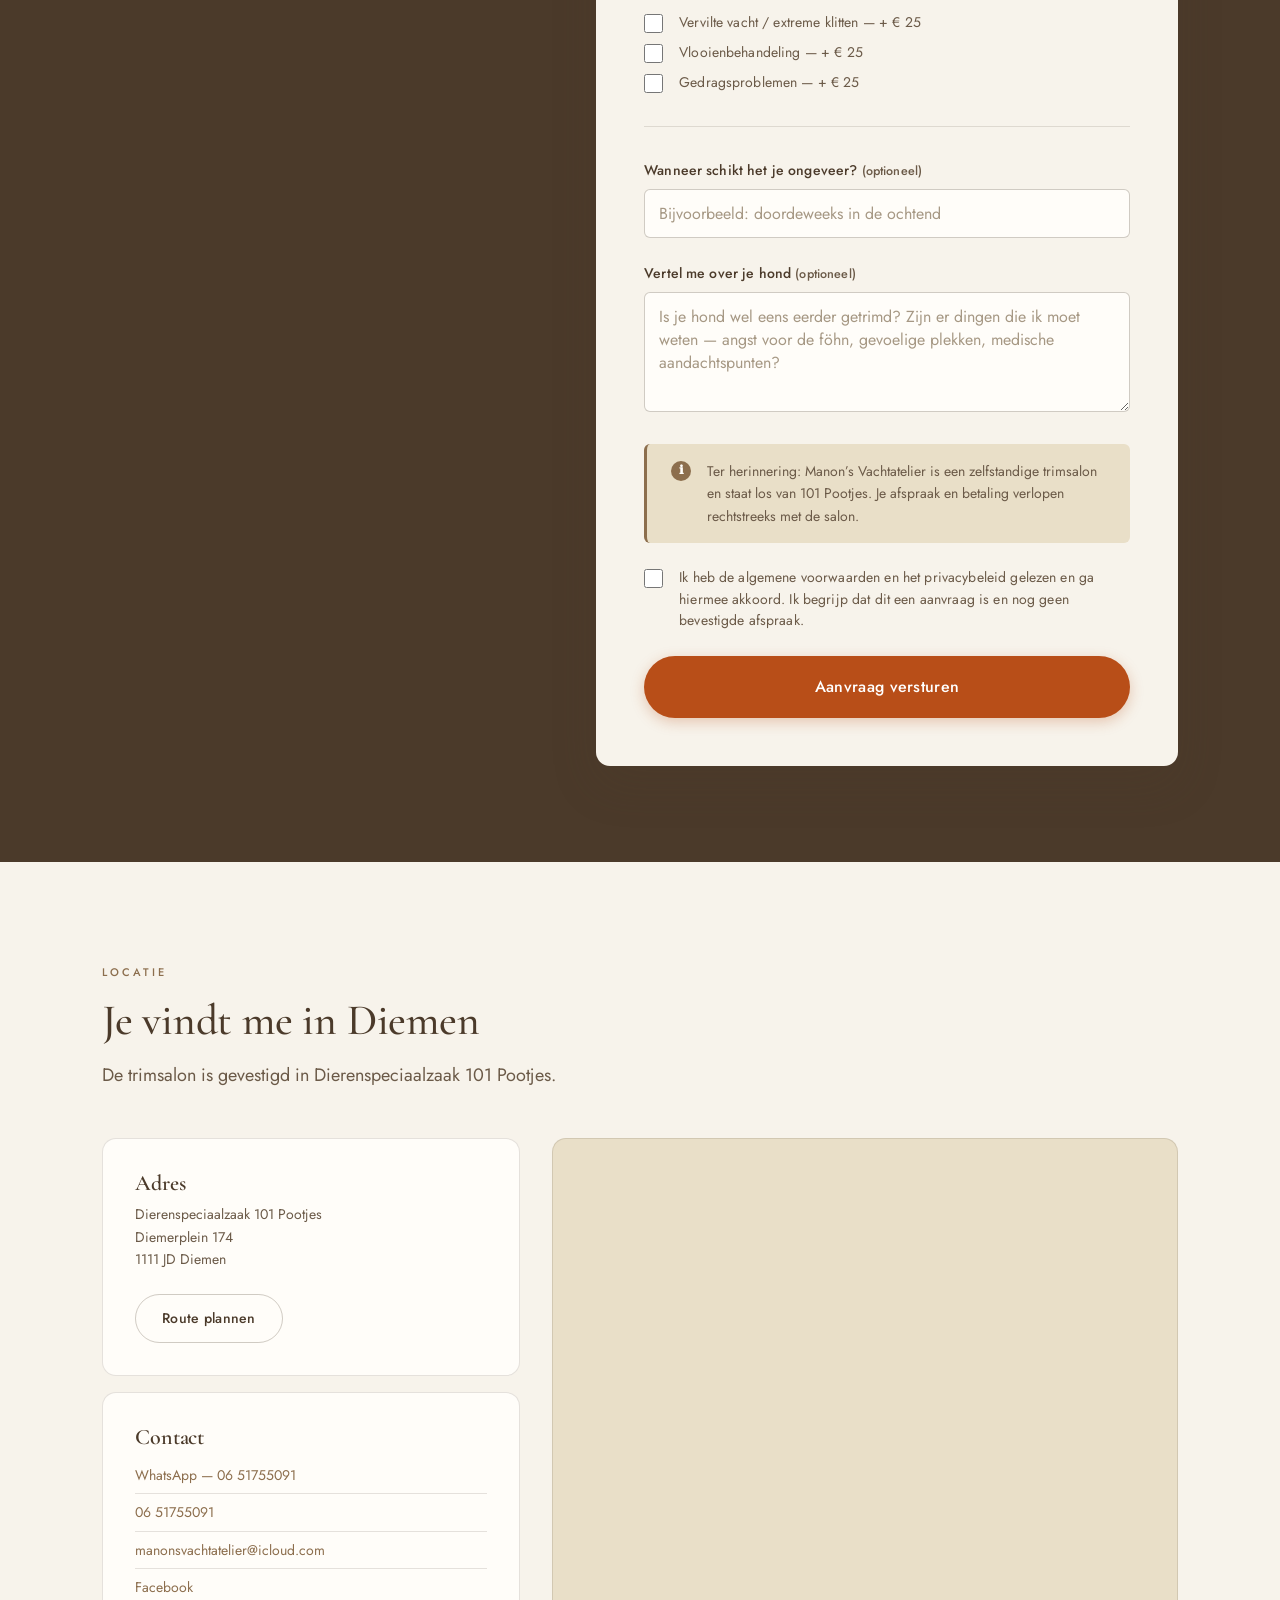
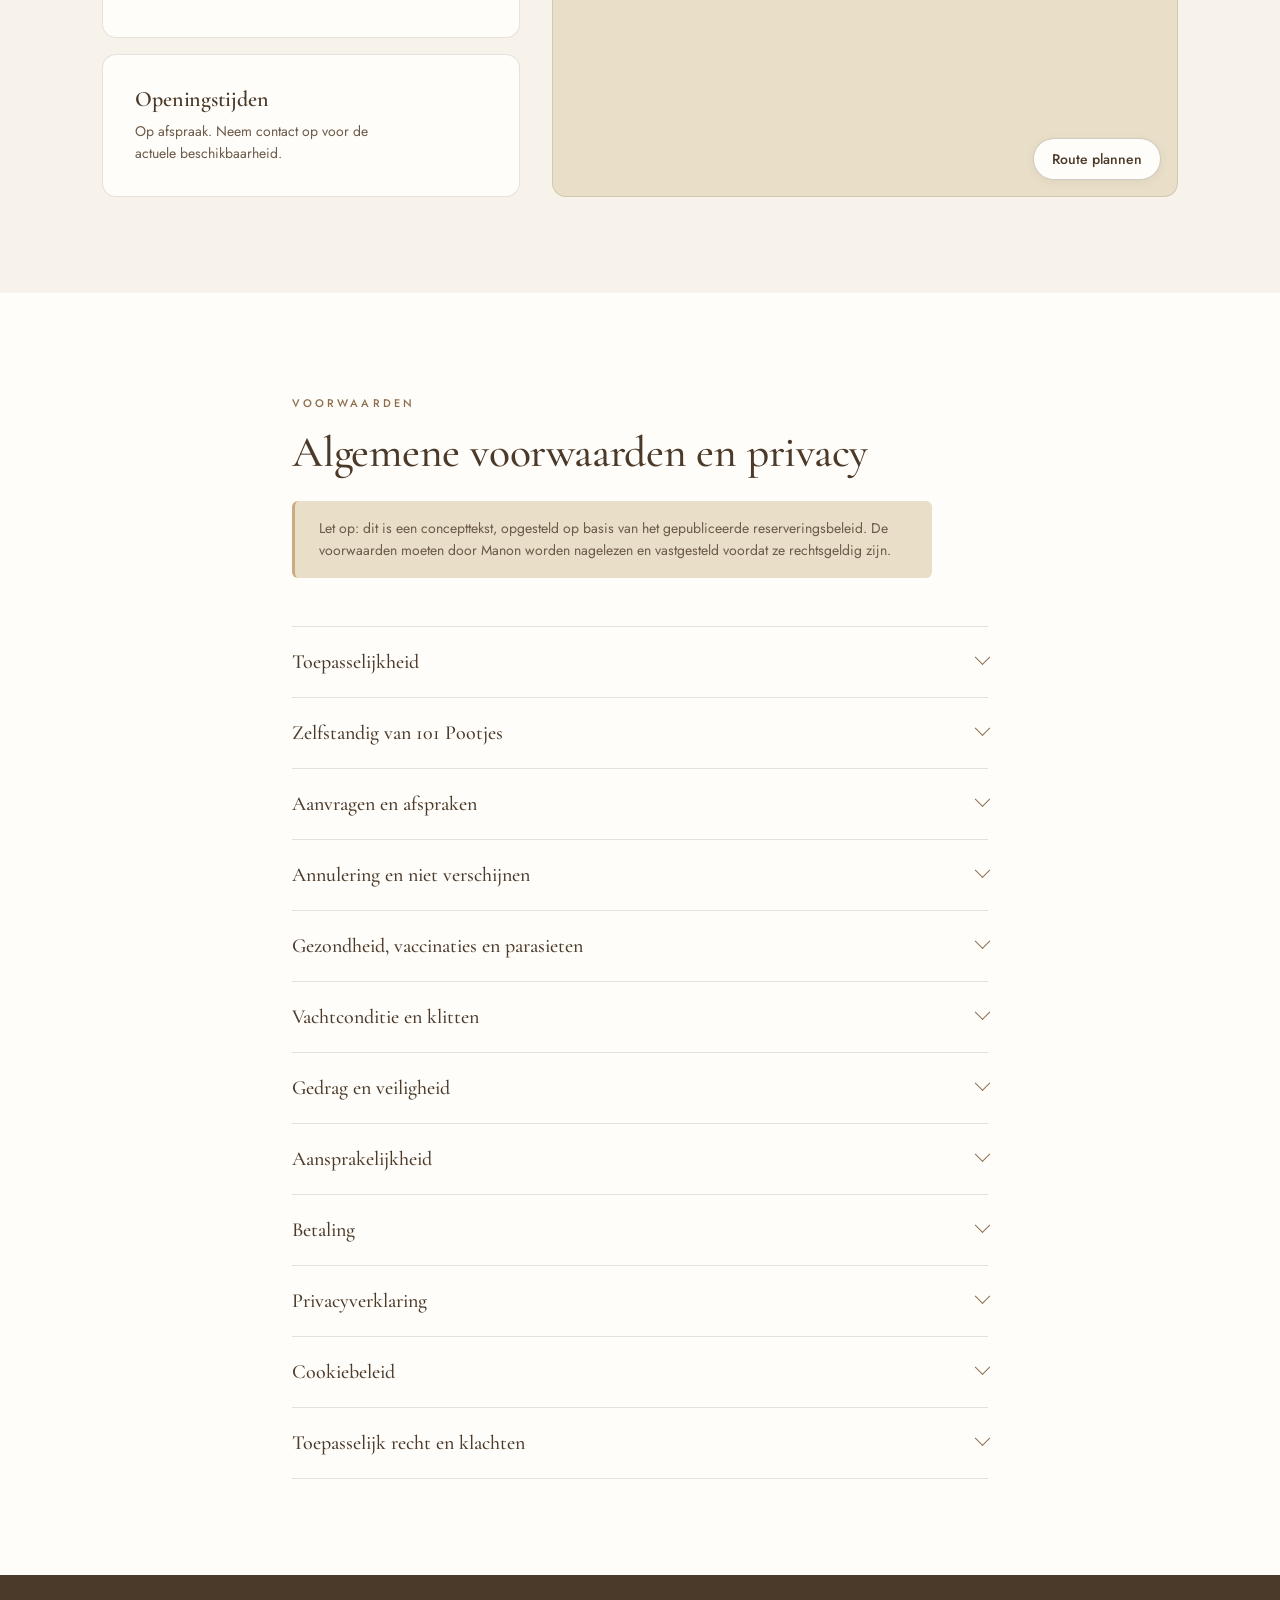
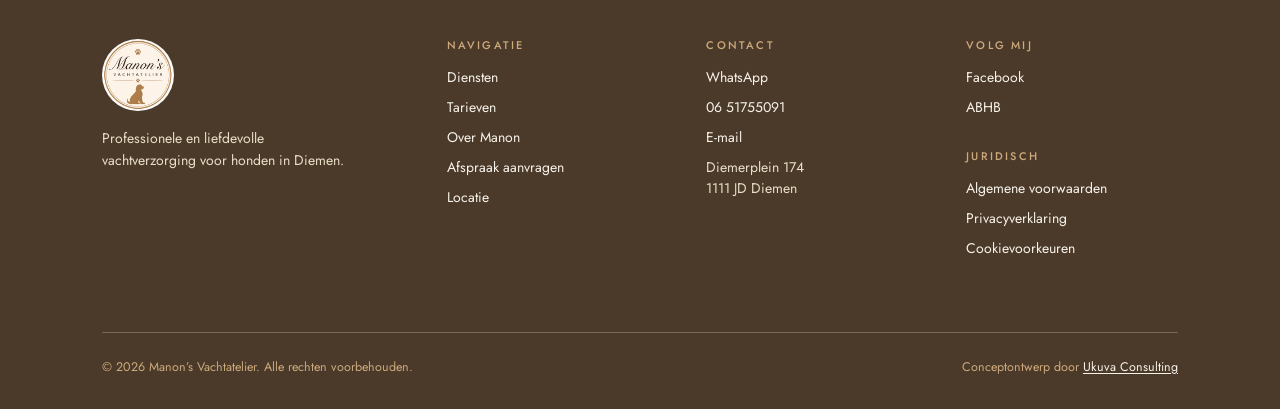
==== commit f0ce9f07: "Add the 101 Pootjes independence disclaimer Same notice the pet shop now carries on its own site: th" ====
--- a/index.html
+++ b/index.html
@@ -397,6 +397,11 @@
           <textarea class="textarea" id="f-message" name="message" placeholder="Is je hond wel eens eerder getrimd? Zijn er dingen die ik moet weten — angst voor de föhn, gevoelige plekken, medische aandachtspunten?" data-i18n-ph="book.messagePh"></textarea>
         </div>
 
+        <div class="reminder" role="note">
+          <span class="reminder-icon" aria-hidden="true">&#8505;</span>
+          <p class="text-sm mb-0" data-i18n="book.independent">Ter herinnering: Manon&rsquo;s Vachtatelier is een zelfstandige trimsalon en staat los van 101 Pootjes. Je afspraak en betaling verlopen rechtstreeks met de salon.</p>
+        </div>
+
         <div class="field checkbox-row">
           <input type="checkbox" id="f-terms" name="terms" required>
           <label for="f-terms" data-i18n="book.terms">Ik heb de algemene voorwaarden en het privacybeleid gelezen en ga hiermee akkoord. Ik begrijp dat dit een aanvraag is en nog geen bevestigde afspraak.</label>
--- a/css/site.css
+++ b/css/site.css
@@ -292,6 +292,21 @@
   font-size: 13px; font-weight: 700;
 }
 .book-alt { border-top: 1px solid var(--border-inverse); padding-top: var(--sp-5); }
+
+/* Independence reminder above the terms checkbox. Lives on the light form
+   card, so it uses the sand tint rather than the inverse-section .notice. */
+.reminder {
+  display: flex; gap: var(--sp-3); align-items: flex-start;
+  background: var(--sand); border-left: 3px solid var(--brown);
+  padding: var(--sp-3) var(--sp-4); border-radius: var(--radius);
+  margin-bottom: var(--sp-4); color: var(--text-soft);
+}
+.reminder-icon {
+  flex: 0 0 auto; width: 20px; height: 20px; border-radius: 50%;
+  background: var(--brown); color: var(--white);
+  display: flex; align-items: center; justify-content: center;
+  font-size: 12px; font-weight: 700; margin-top: 1px;
+}
 
 .form-card {
   background: var(--cream); color: var(--text);
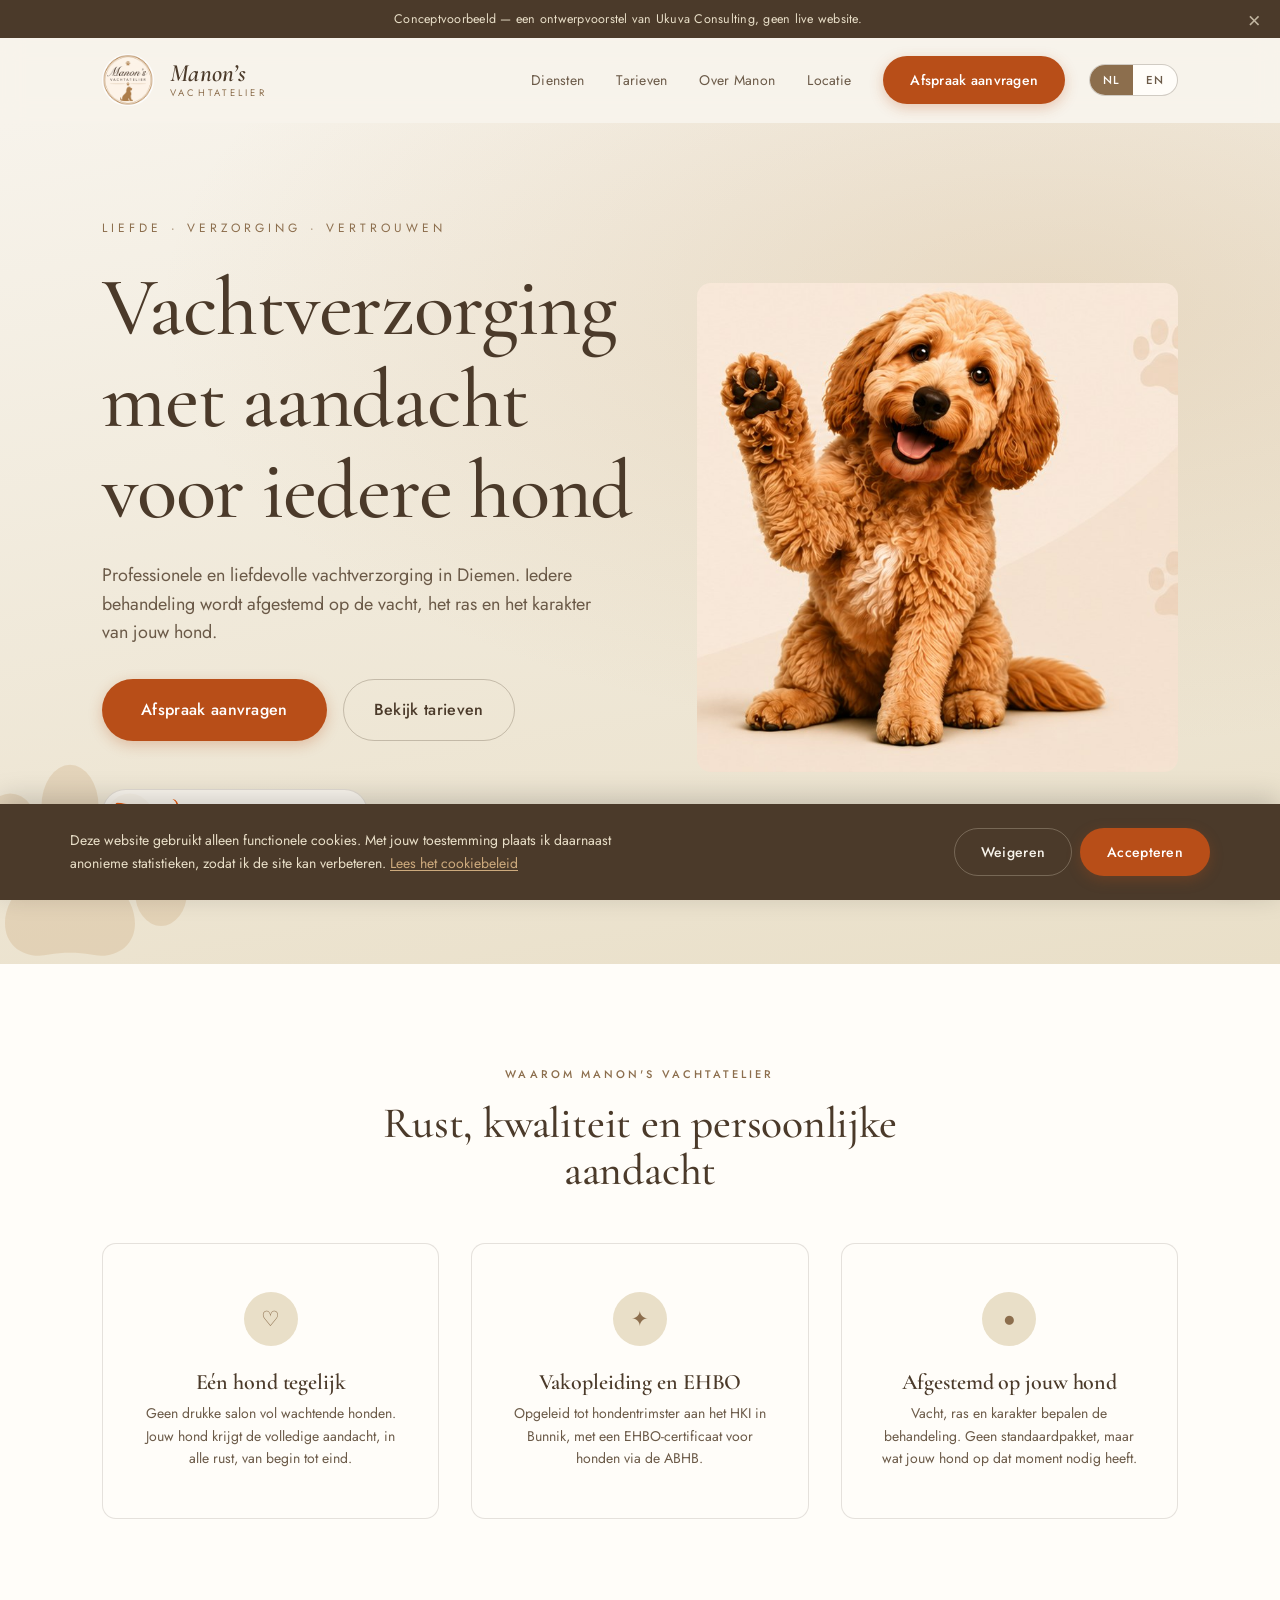
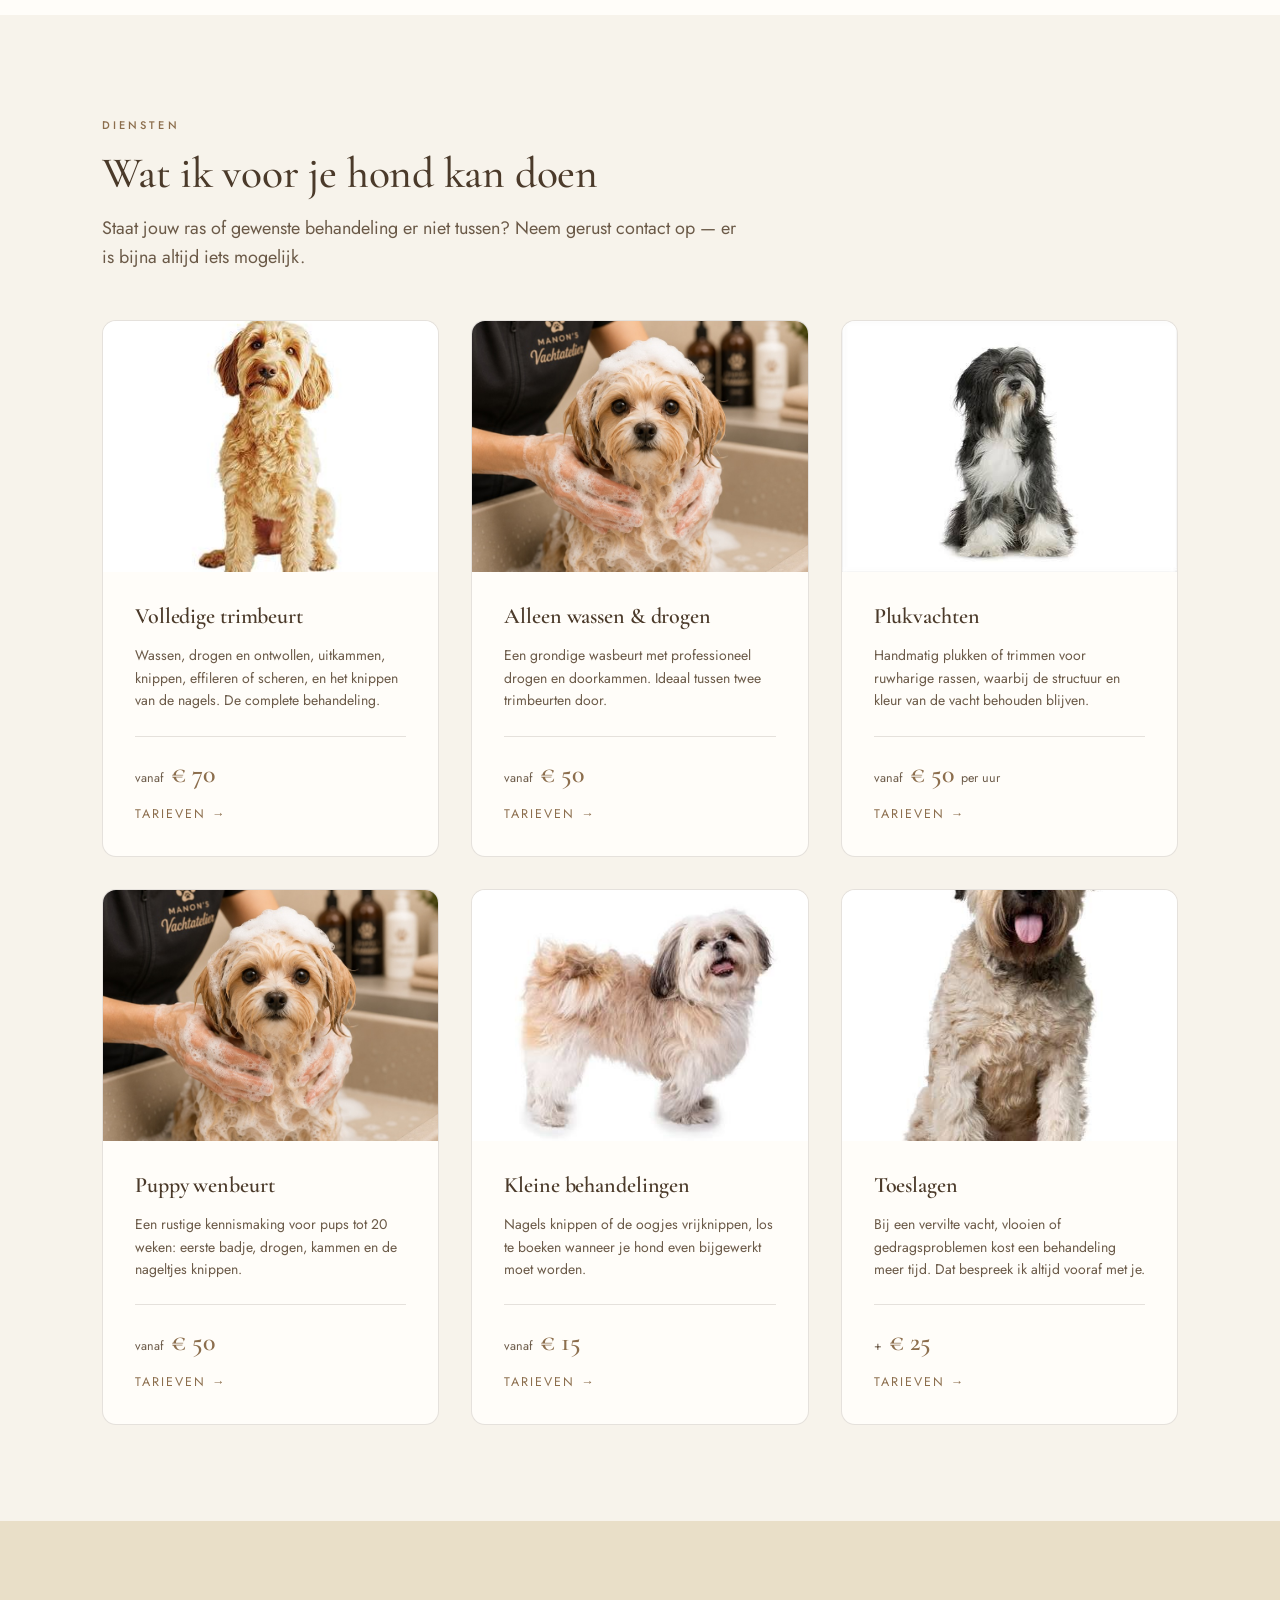
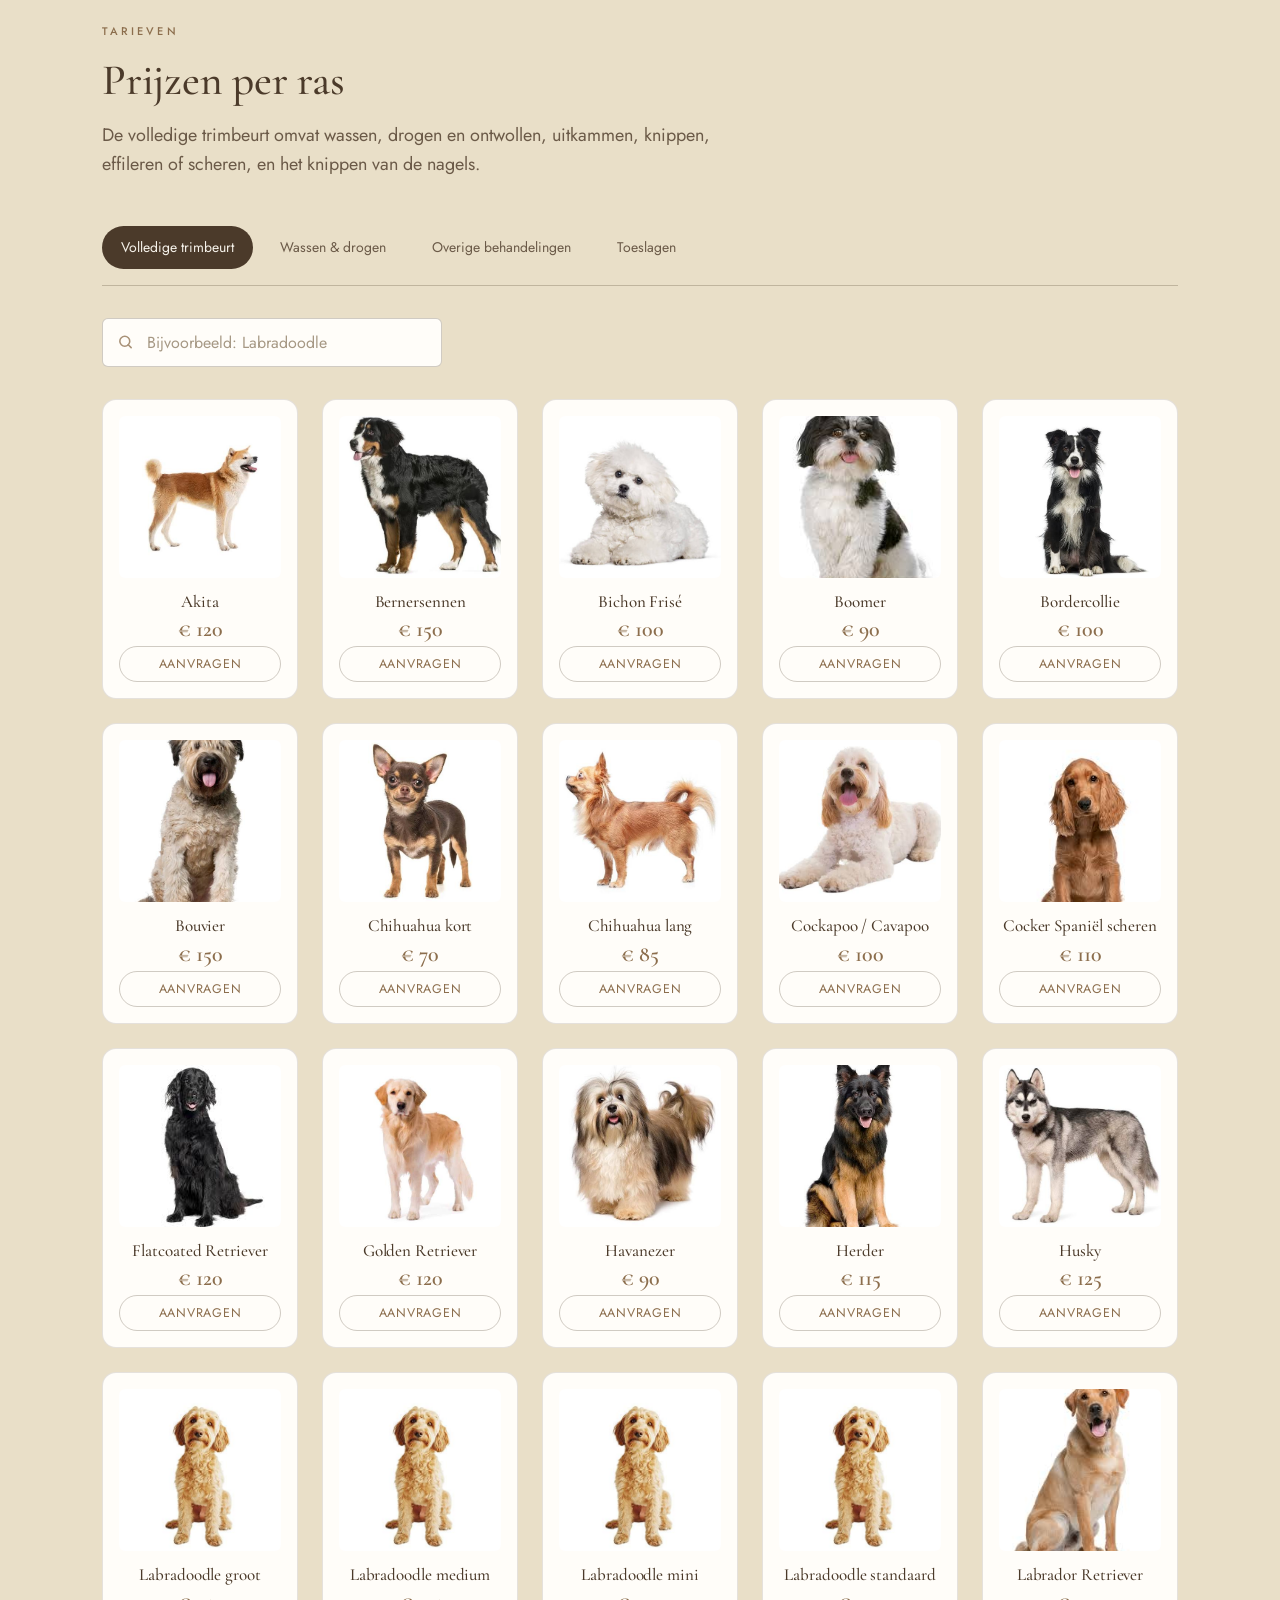
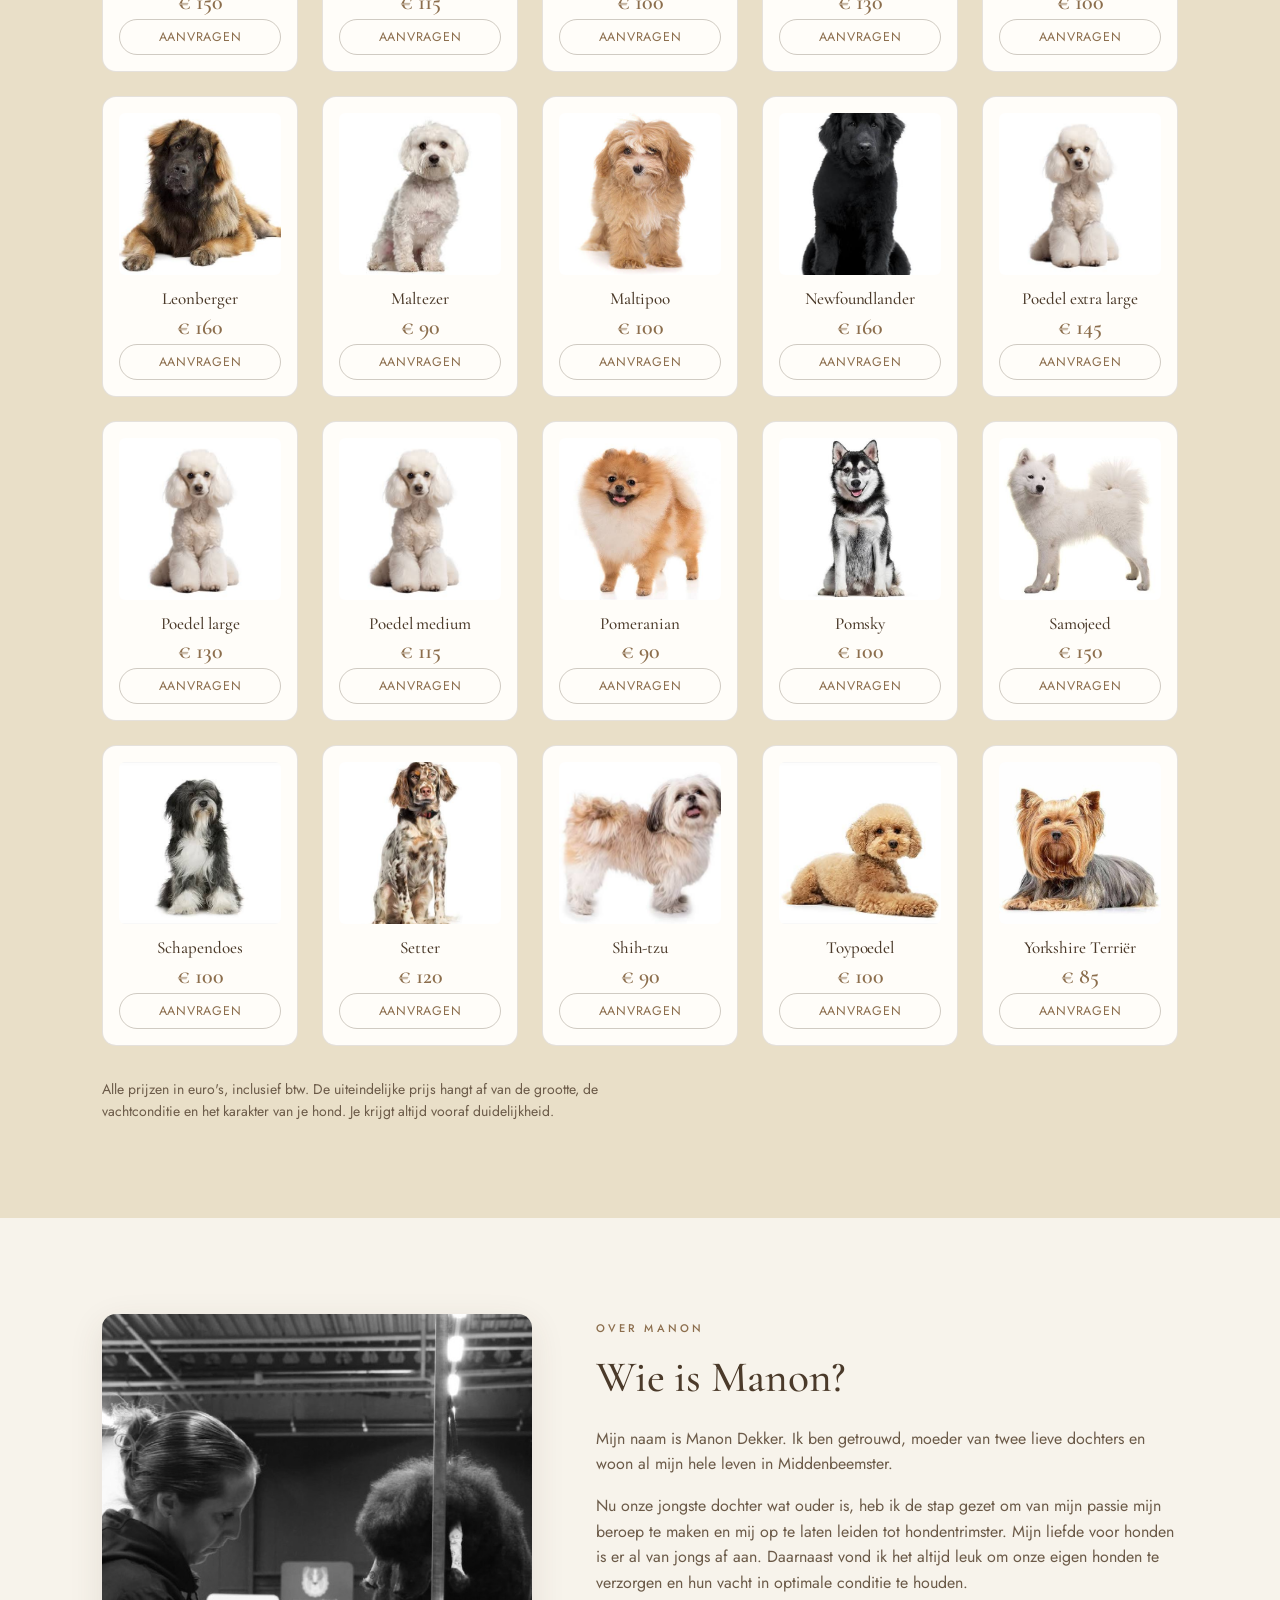
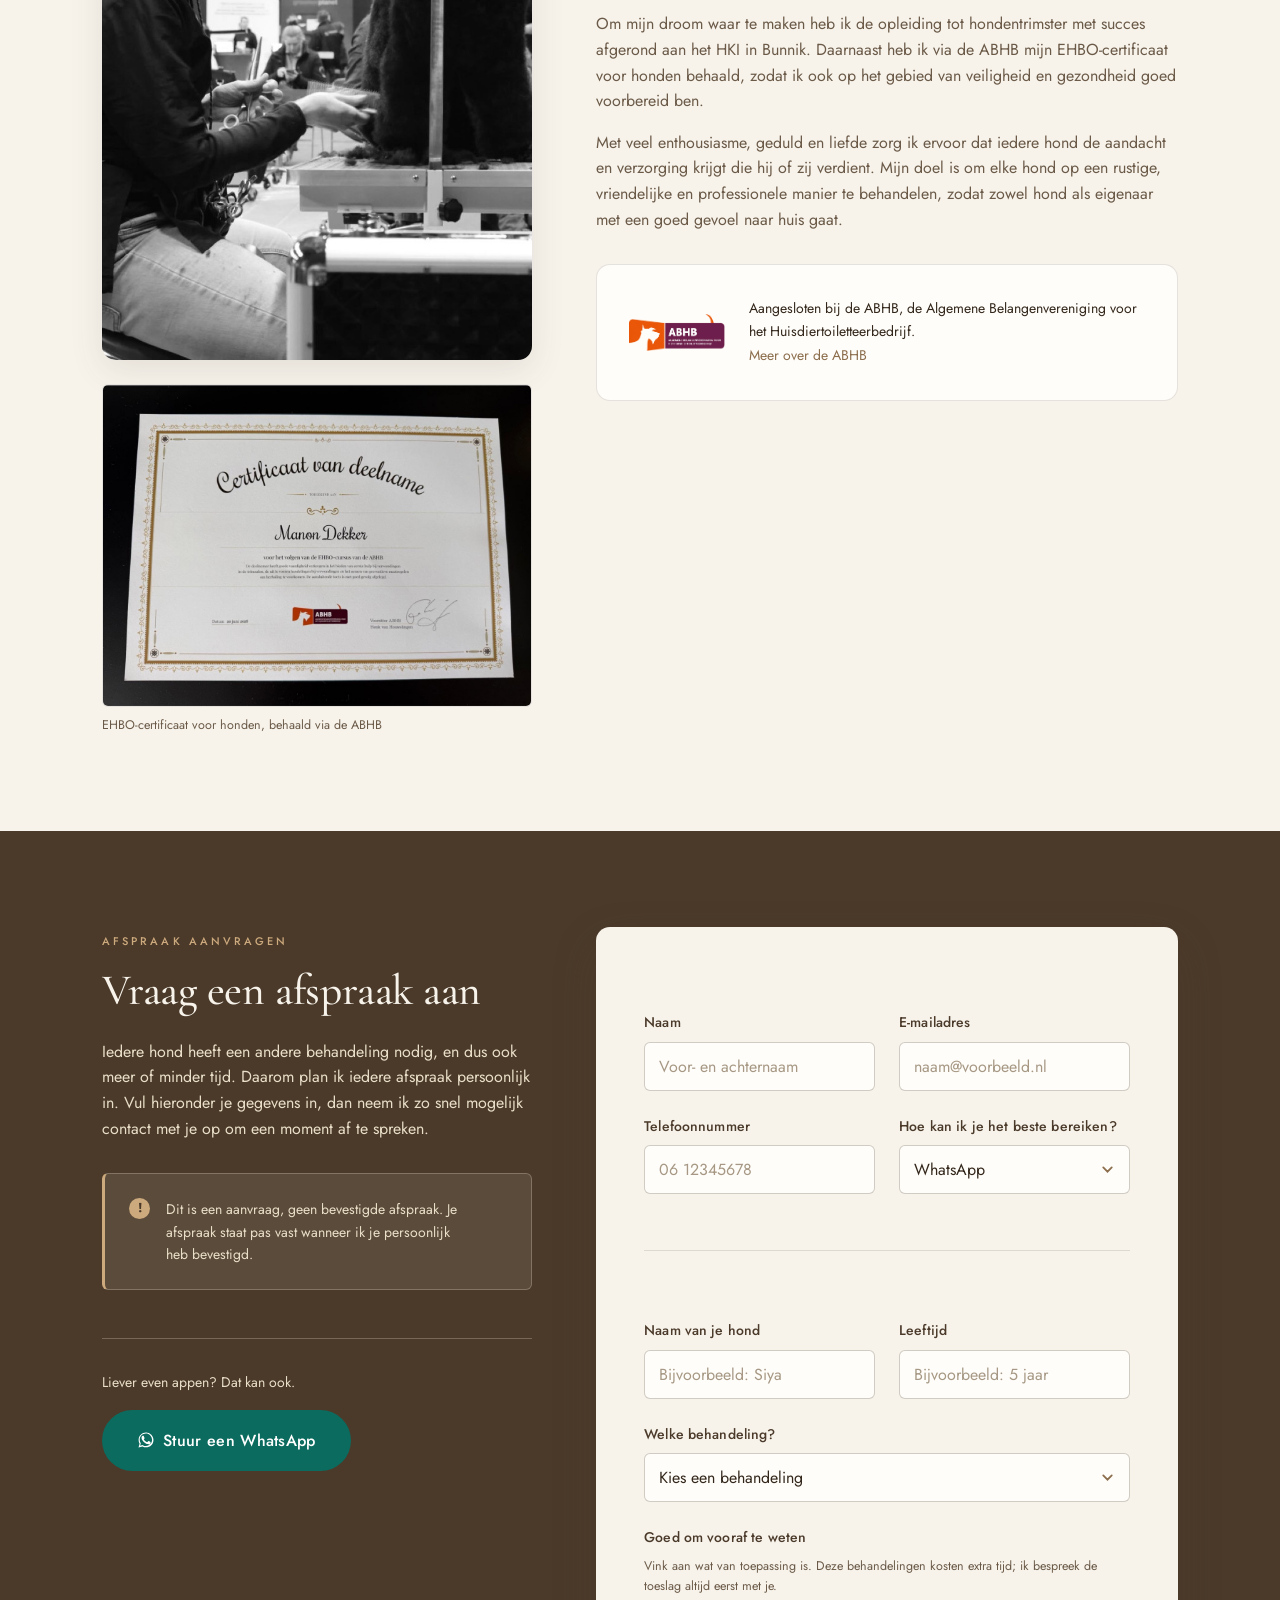
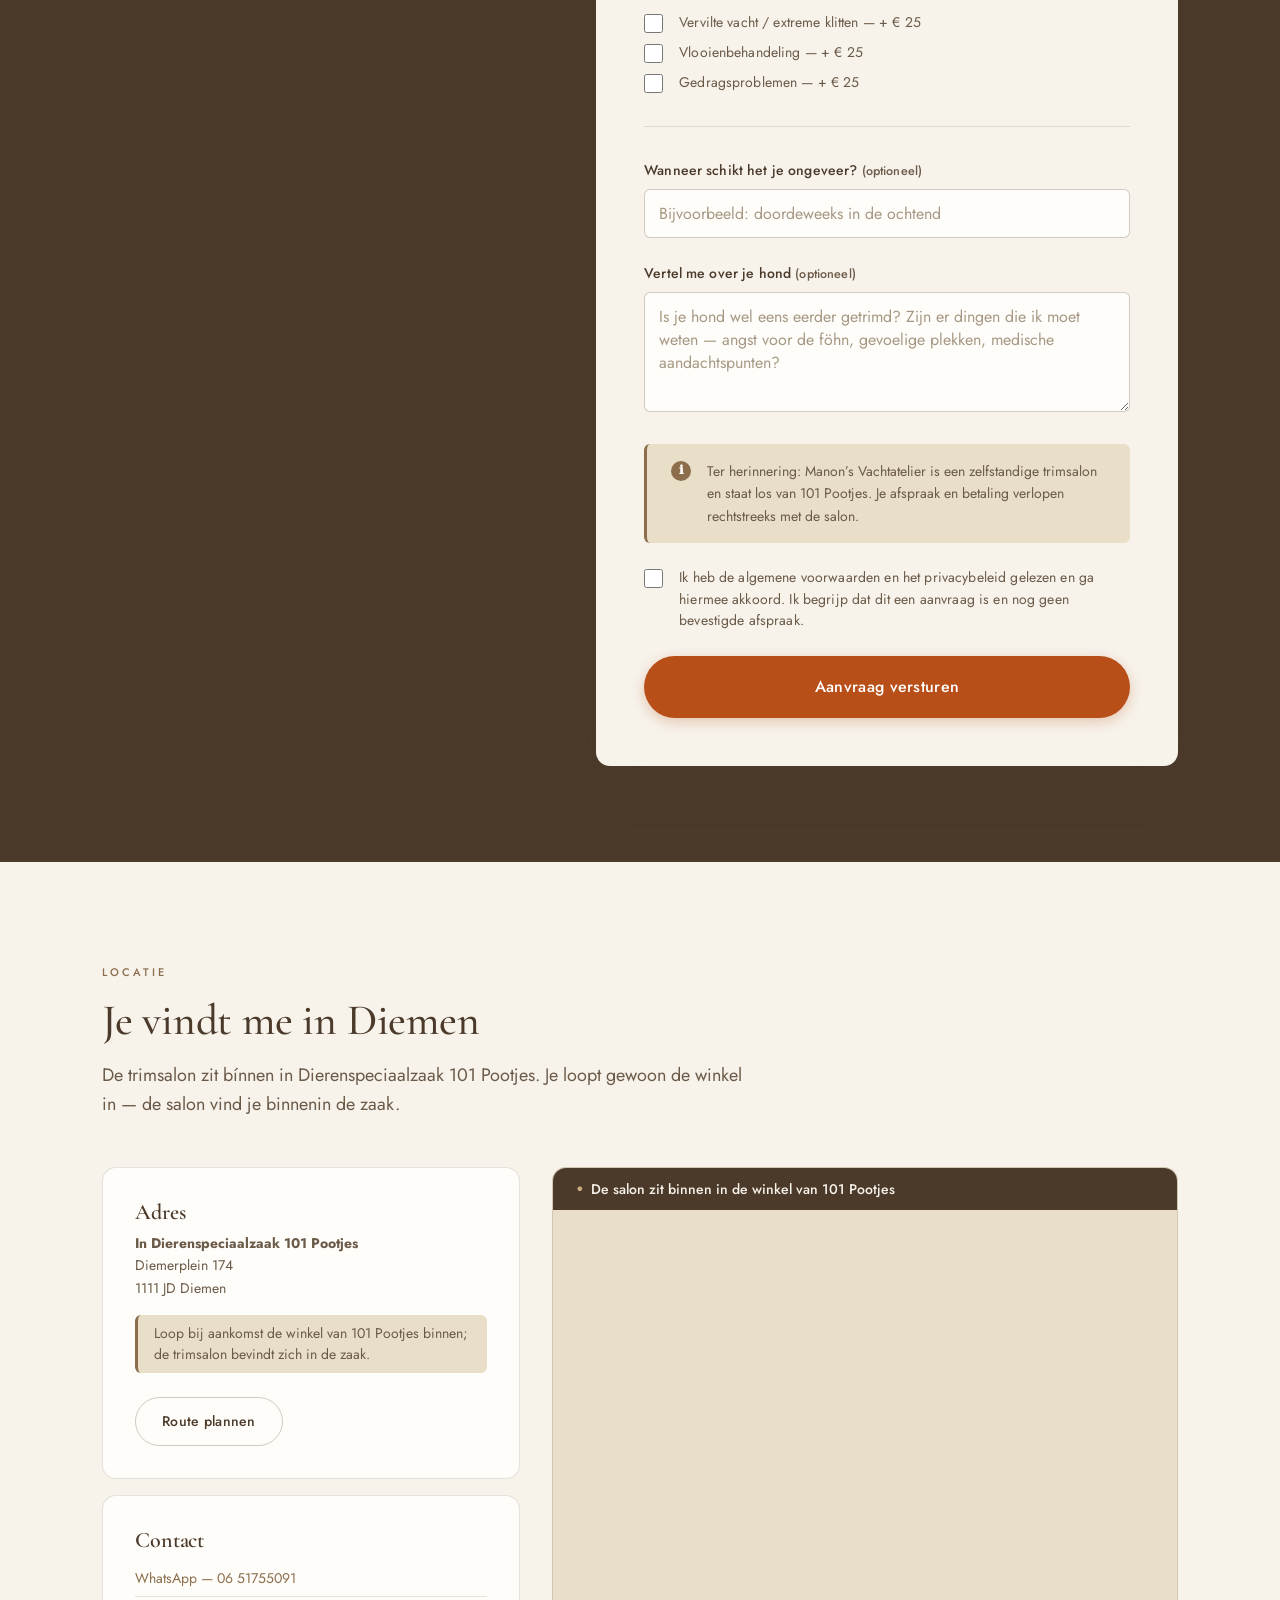
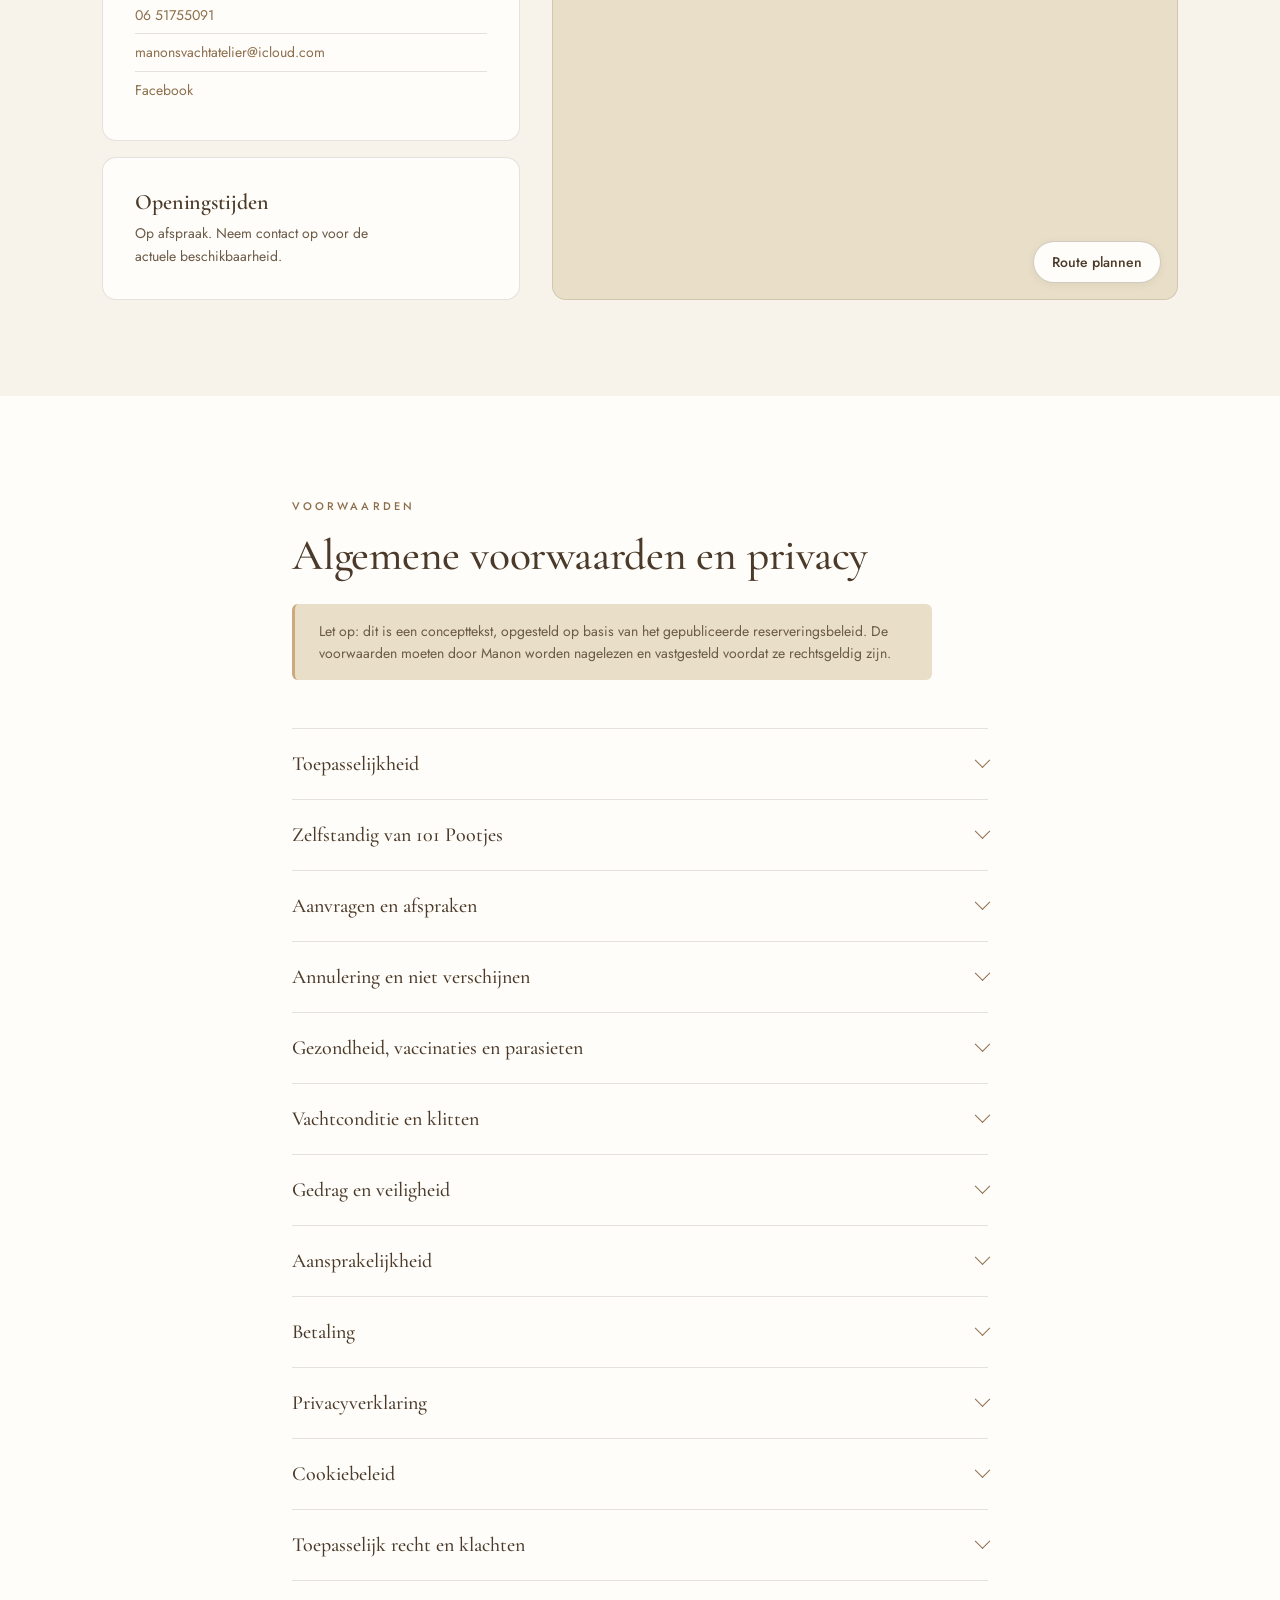
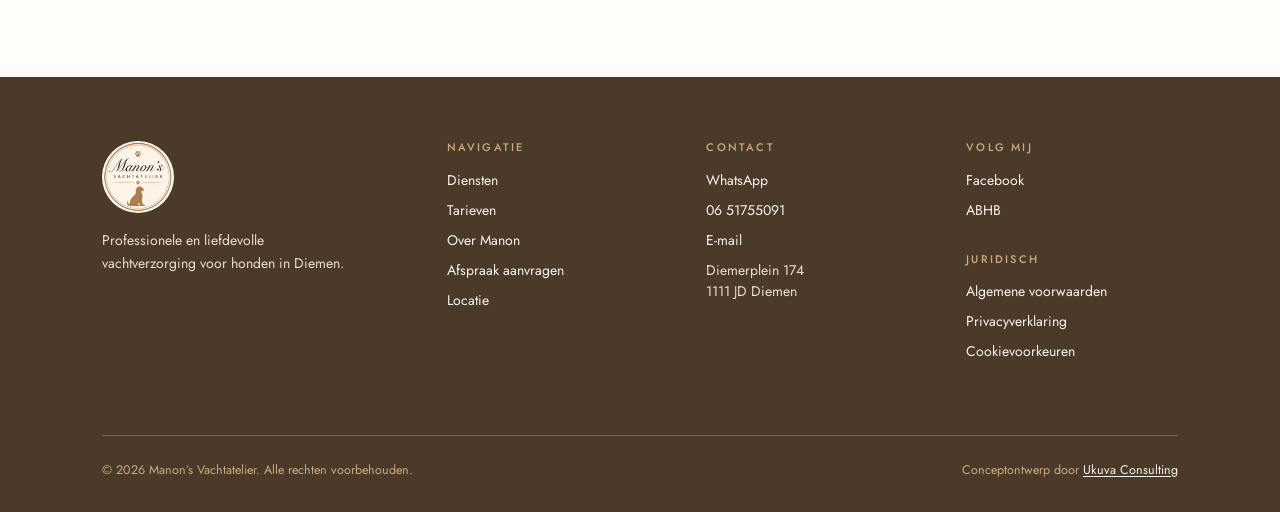
==== commit a5775c40: "Make clear the salon is inside the 101 Pootjes store The address names the shop but never said you w" ====
--- a/index.html
+++ b/index.html
@@ -432,10 +432,11 @@
         <div class="card">
           <h3 class="card-title" data-i18n="loc.address">Adres</h3>
           <p class="card-body">
-            Dierenspeciaalzaak 101 Pootjes<br>
+            <strong>In Dierenspeciaalzaak 101 Pootjes</strong><br>
             Diemerplein 174<br>
             1111 JD Diemen
           </p>
+          <p class="arrive-note" data-i18n="loc.arrive">Loop bij aankomst de winkel van 101 Pootjes binnen; de trimsalon bevindt zich in de zaak.</p>
           <a class="btn btn-outline btn-sm mt-4" href="https://www.google.com/maps/search/?api=1&amp;query=Diemerplein+174,+1111+JD+Diemen" target="_blank" rel="noopener noreferrer" data-i18n="loc.route">Route plannen</a>
         </div>
 
@@ -460,6 +461,10 @@
            front of the map or setting them without asking. OSM sets none, so
            the map can simply show. -->
       <div class="map-holder">
+        <p class="map-note">
+          <span class="map-note-icon" aria-hidden="true">&#9679;</span>
+          <span data-i18n="loc.mapNote">De salon zit binnen in de winkel van 101 Pootjes</span>
+        </p>
         <iframe
           class="map-frame"
           data-i18n-title="loc.mapAlt"
--- a/css/site.css
+++ b/css/site.css
@@ -344,12 +344,31 @@
 .contact-list li { padding: 7px 0; border-top: 1px solid var(--border); }
 .contact-list li:first-child { border-top: none; }
 
+.arrive-note {
+  margin-top: var(--sp-3);
+  padding: var(--sp-2) var(--sp-3);
+  background: var(--sand); border-left: 3px solid var(--brown);
+  border-radius: var(--radius);
+  font-size: var(--fs-small); color: var(--text-soft); line-height: 1.5;
+}
+
 .map-holder {
   position: relative;
   border-radius: var(--radius-lg); overflow: hidden;
   border: 1px solid var(--border); background: var(--sand); min-height: 380px;
-  display: flex;
-}
+  display: flex; flex-direction: column;
+}
+/* Banner above the map: the marker alone doesn't tell you the salon is
+   inside the shop at that address. In the flow (not overlaid), so it can
+   wrap to two lines on mobile without ever covering the map. */
+.map-note {
+  display: flex; align-items: center; gap: var(--sp-2);
+  margin: 0; padding: 10px var(--sp-4);
+  background: var(--brown-dark); color: var(--cream);
+  font-size: var(--fs-small); font-weight: 500;
+}
+.map-note-icon { color: var(--tan); font-size: 11px; flex: 0 0 auto; }
+.map-frame { flex: 1; }
 .map-frame { width: 100%; height: 100%; min-height: 380px; display: block; border: 0; }
 .map-link {
   position: absolute; right: var(--sp-3); bottom: var(--sp-3);
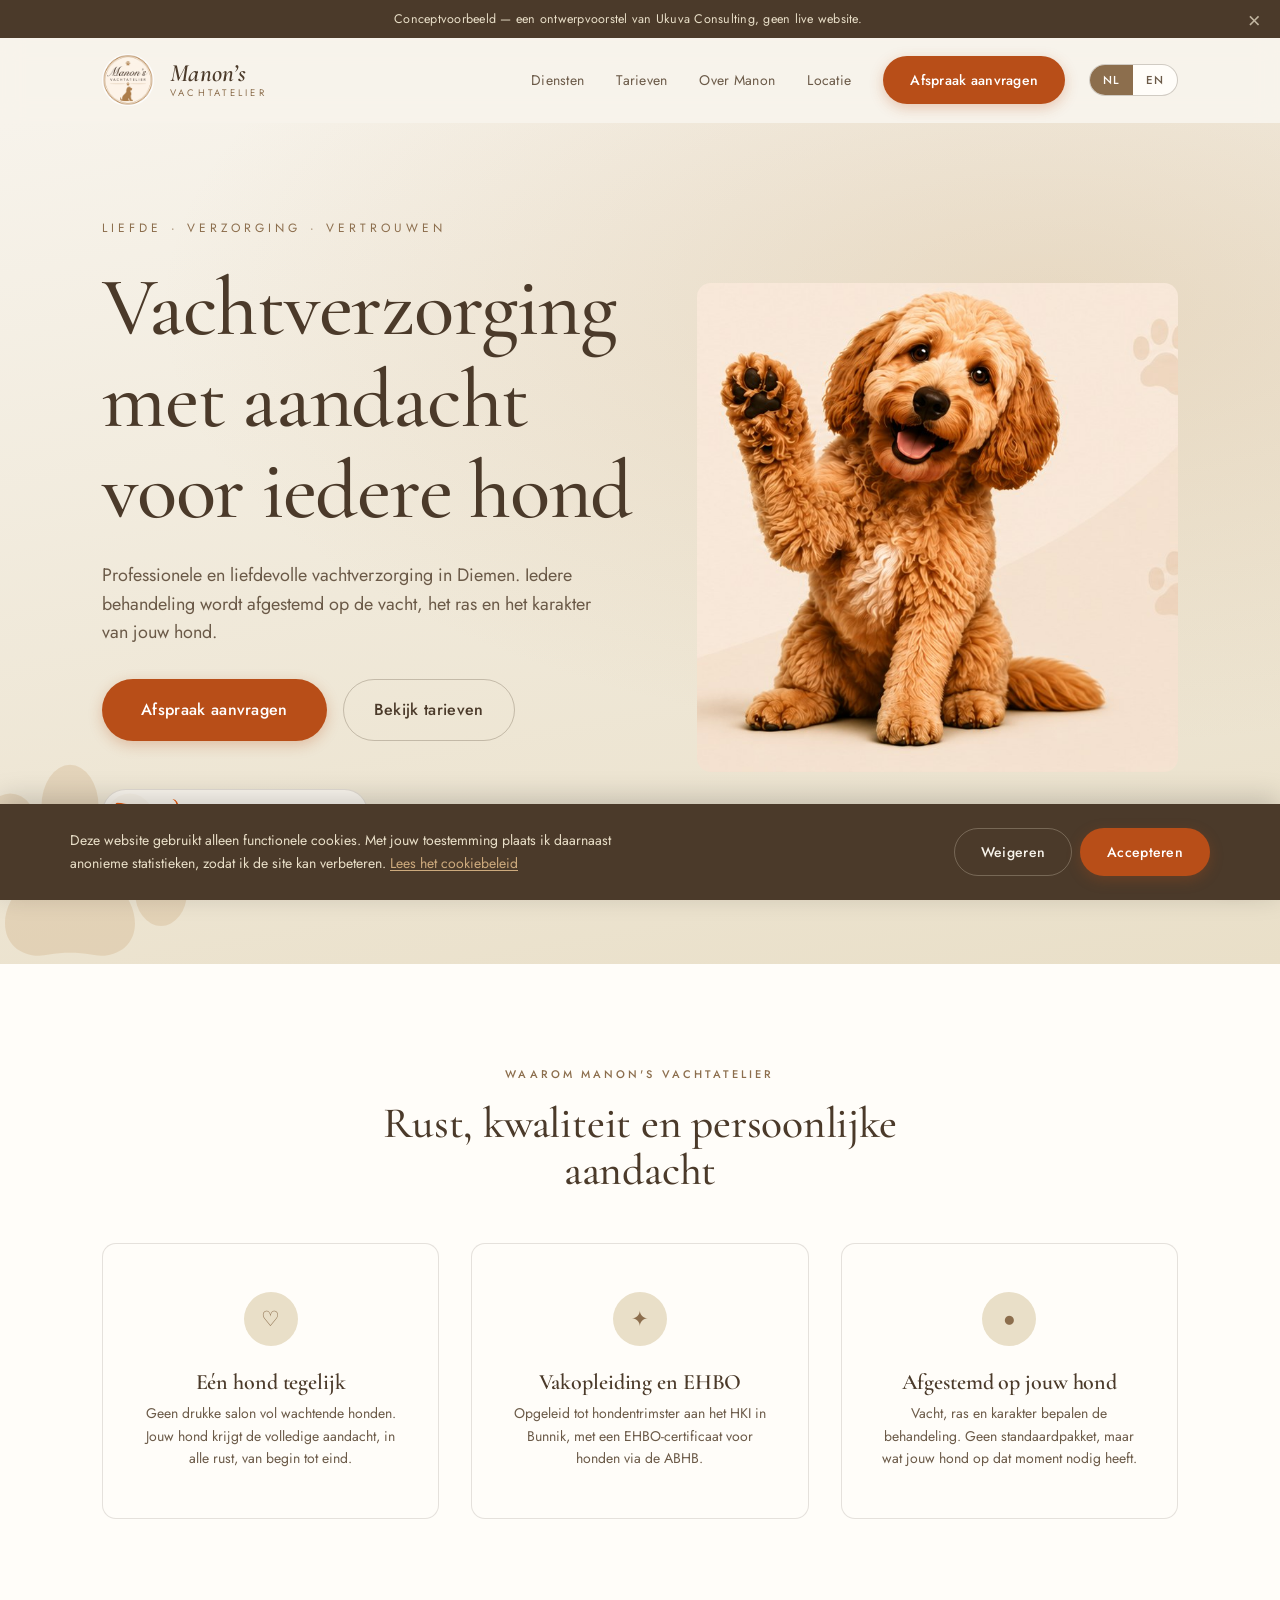
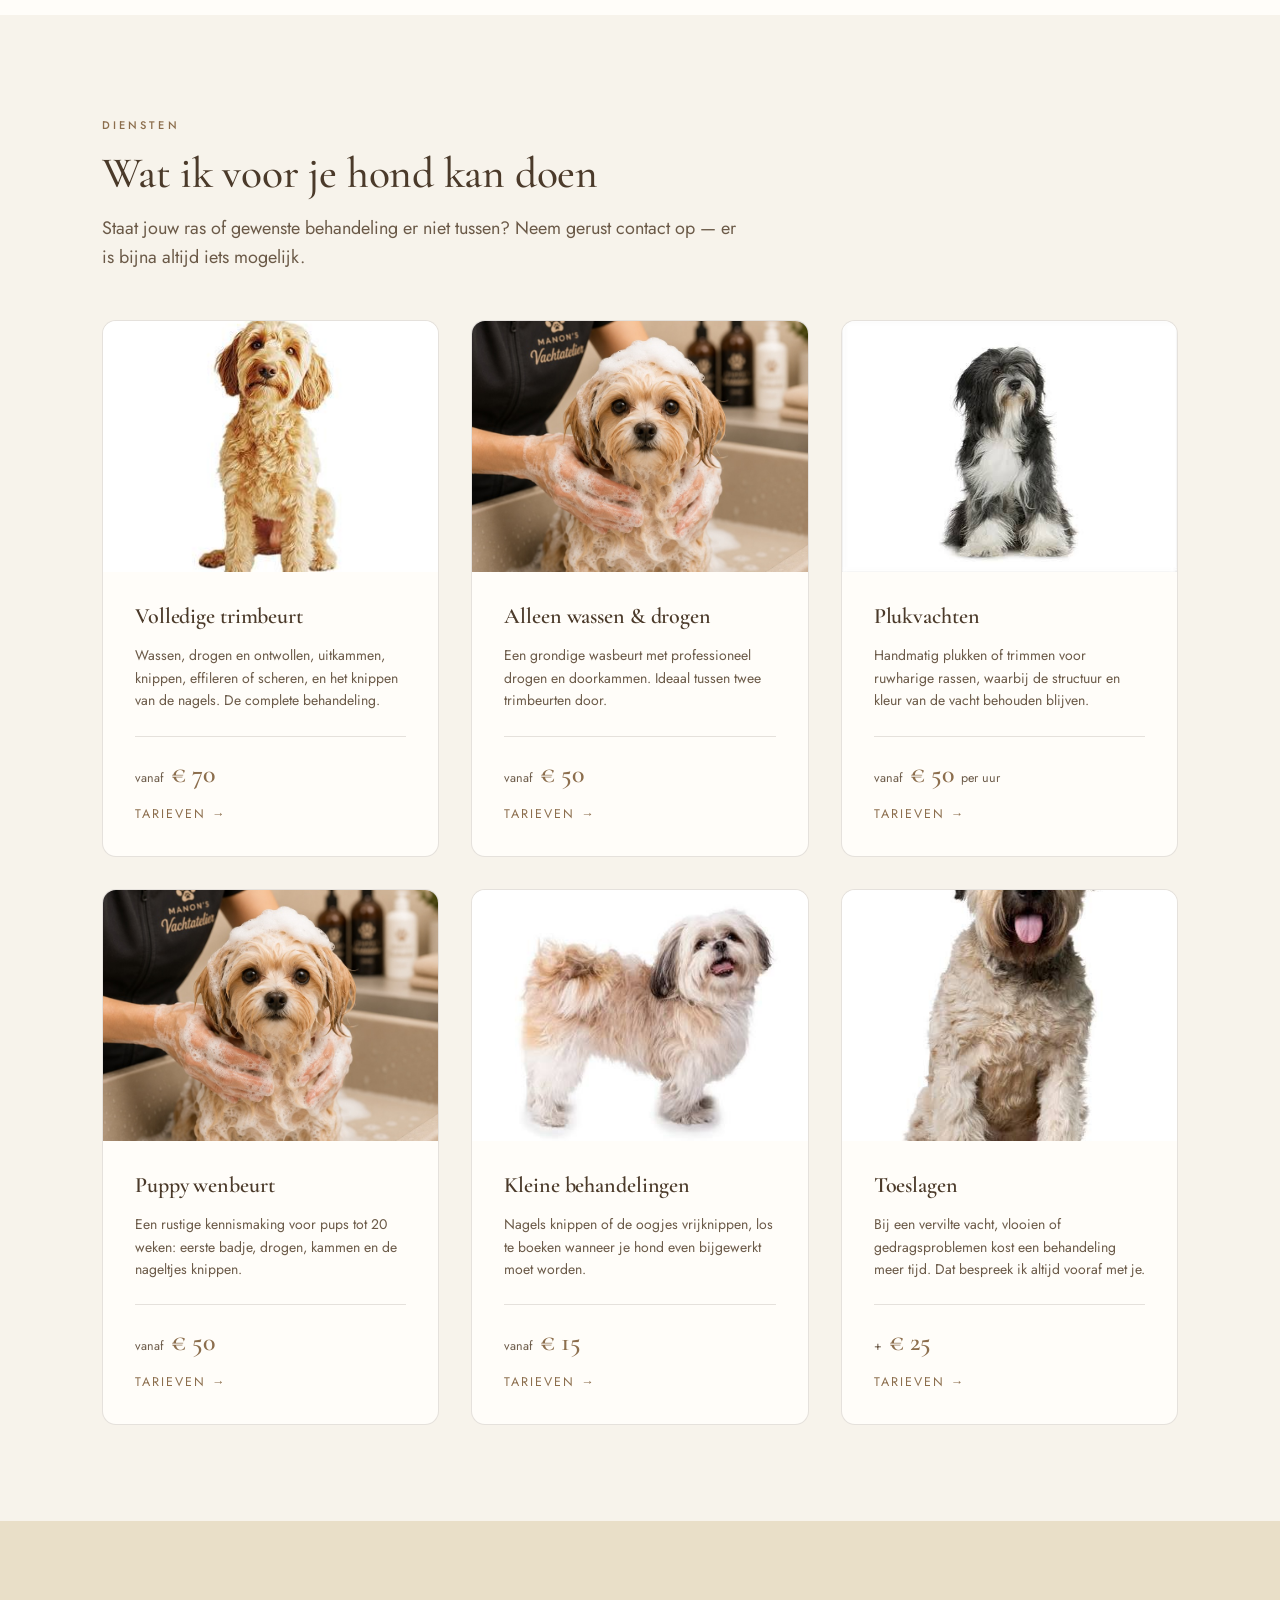
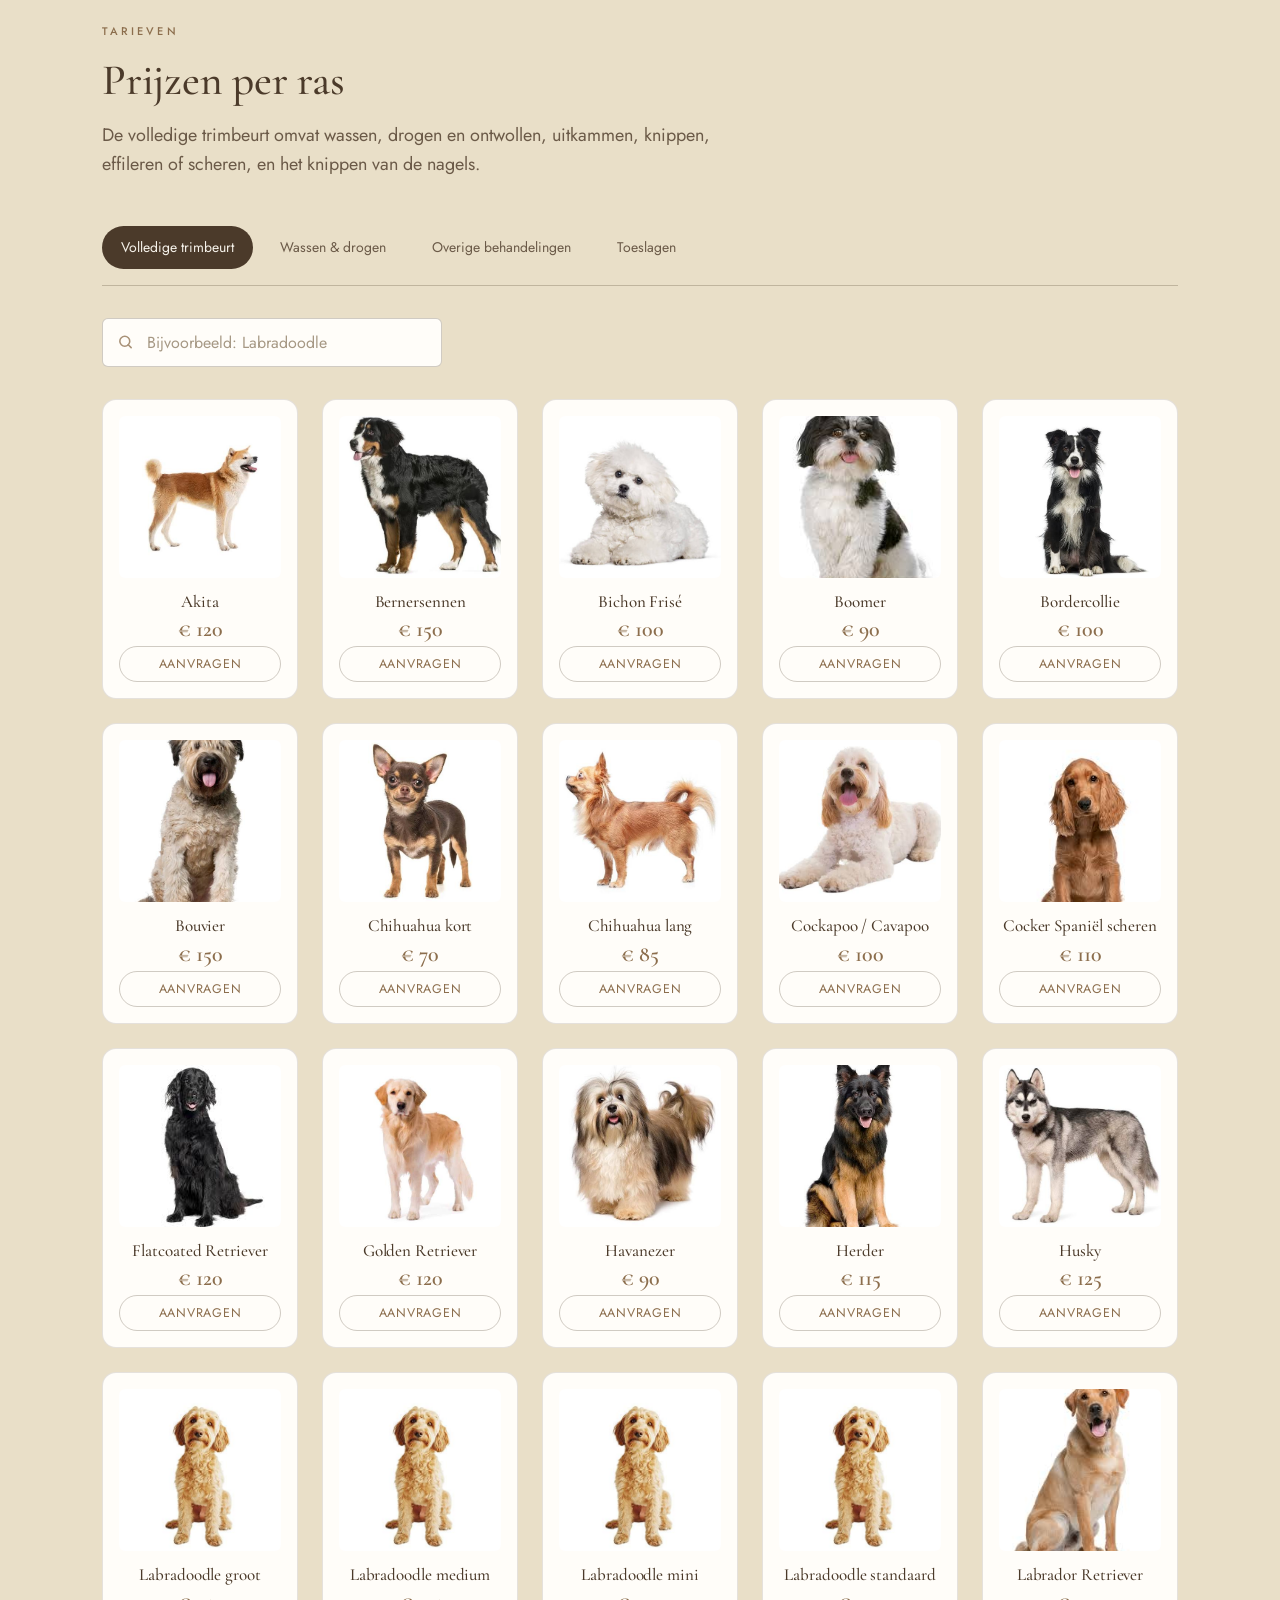
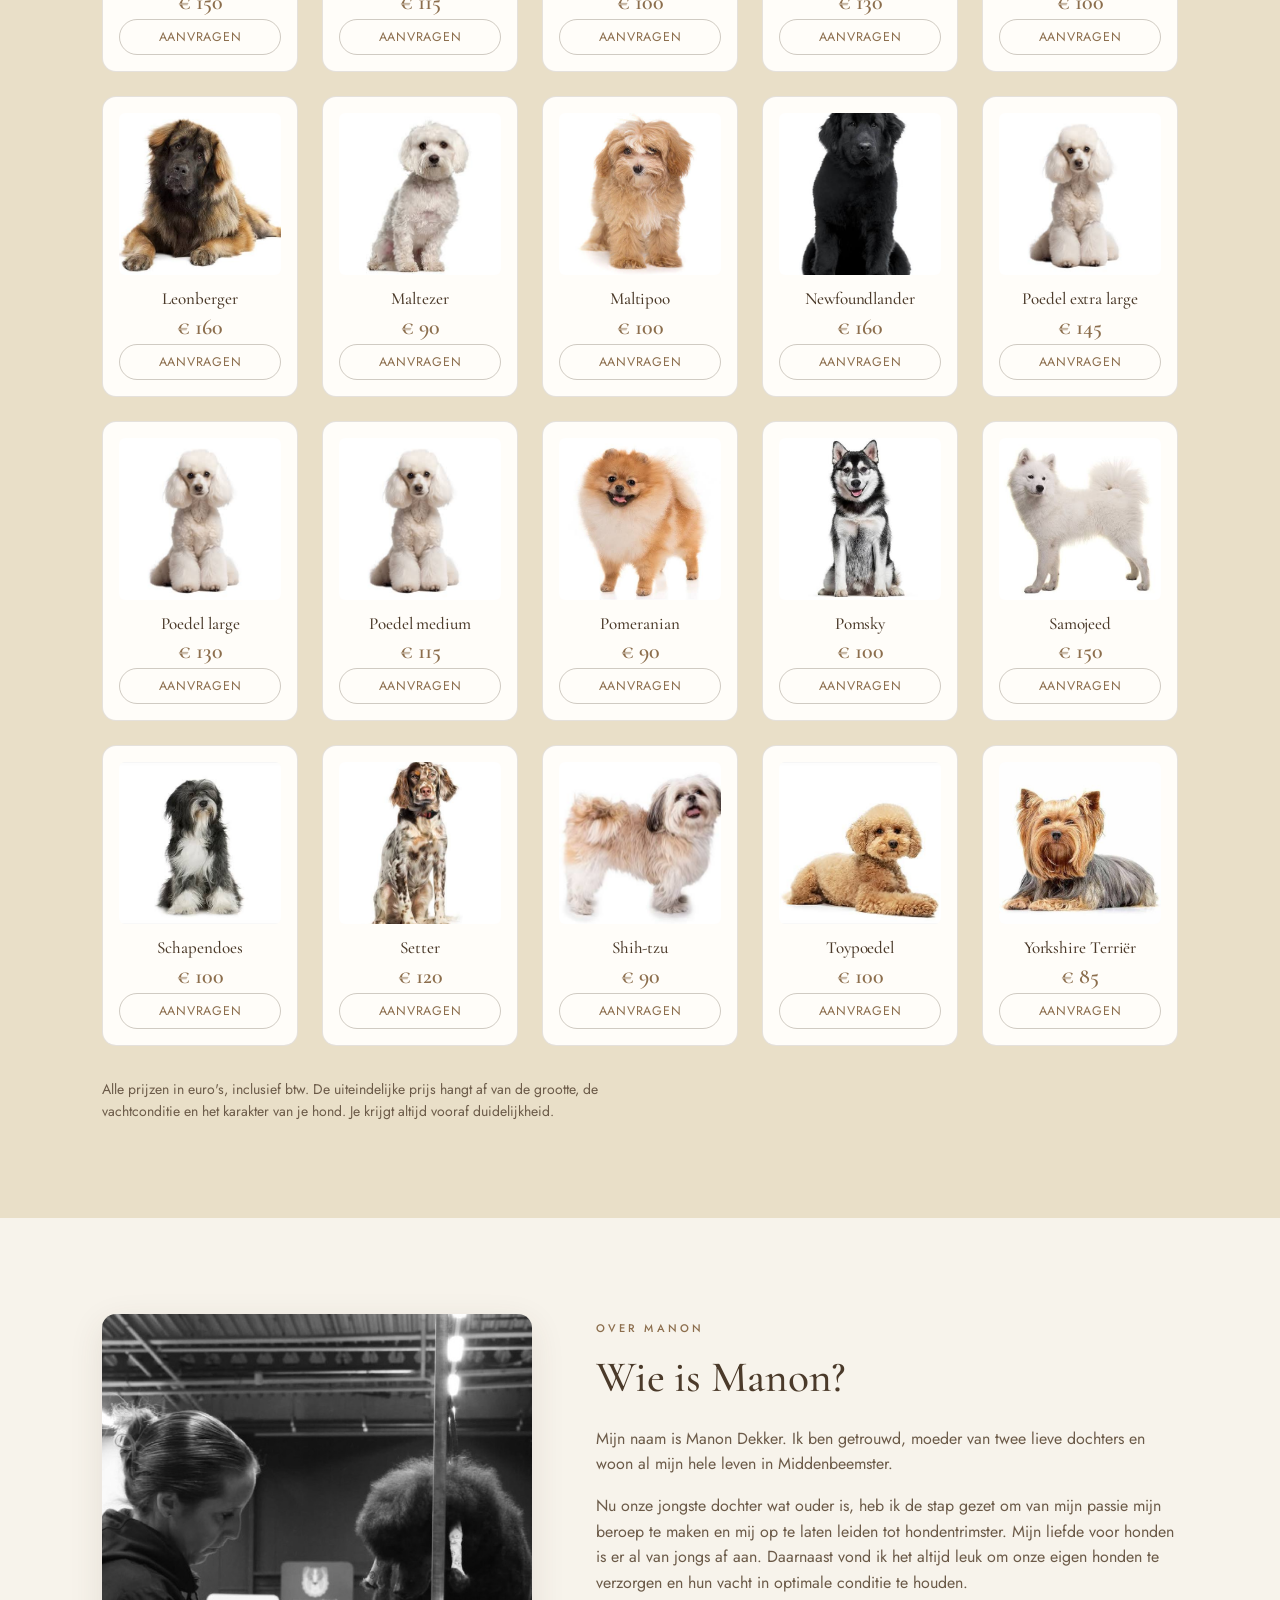
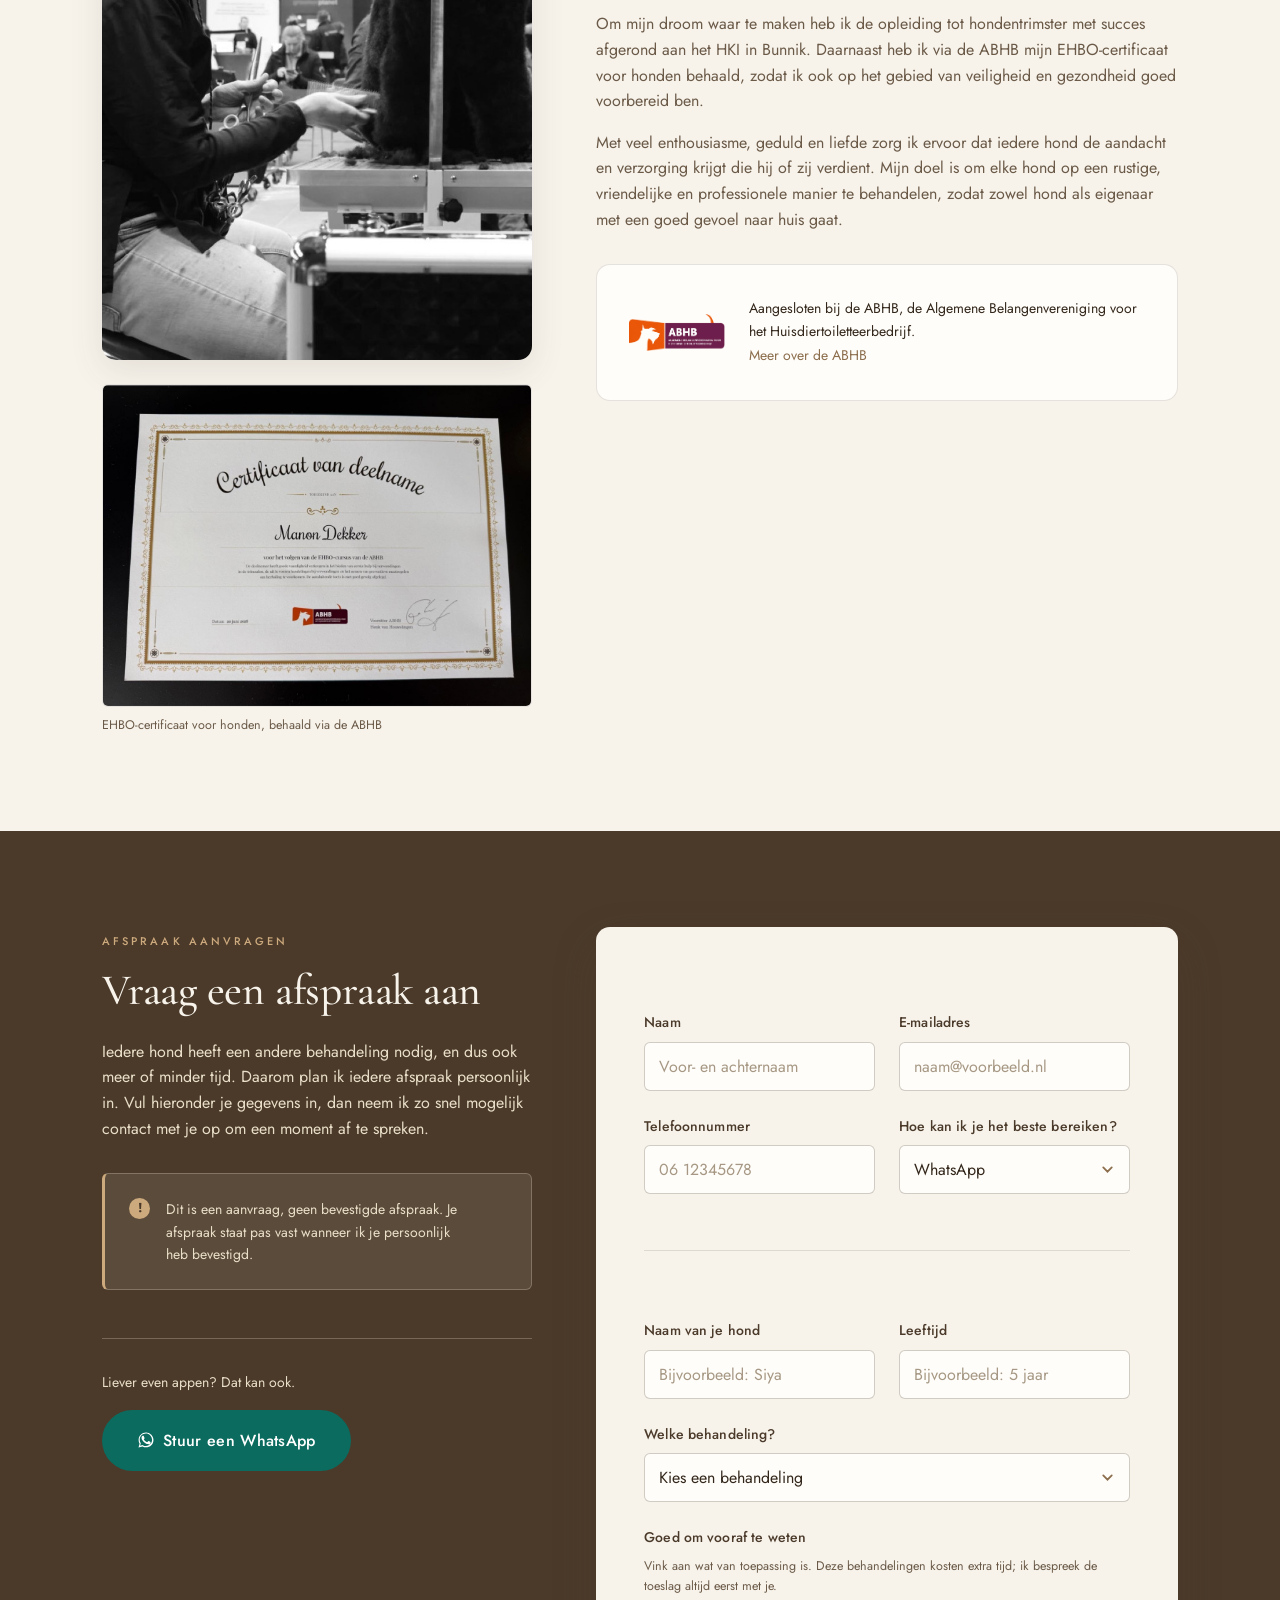
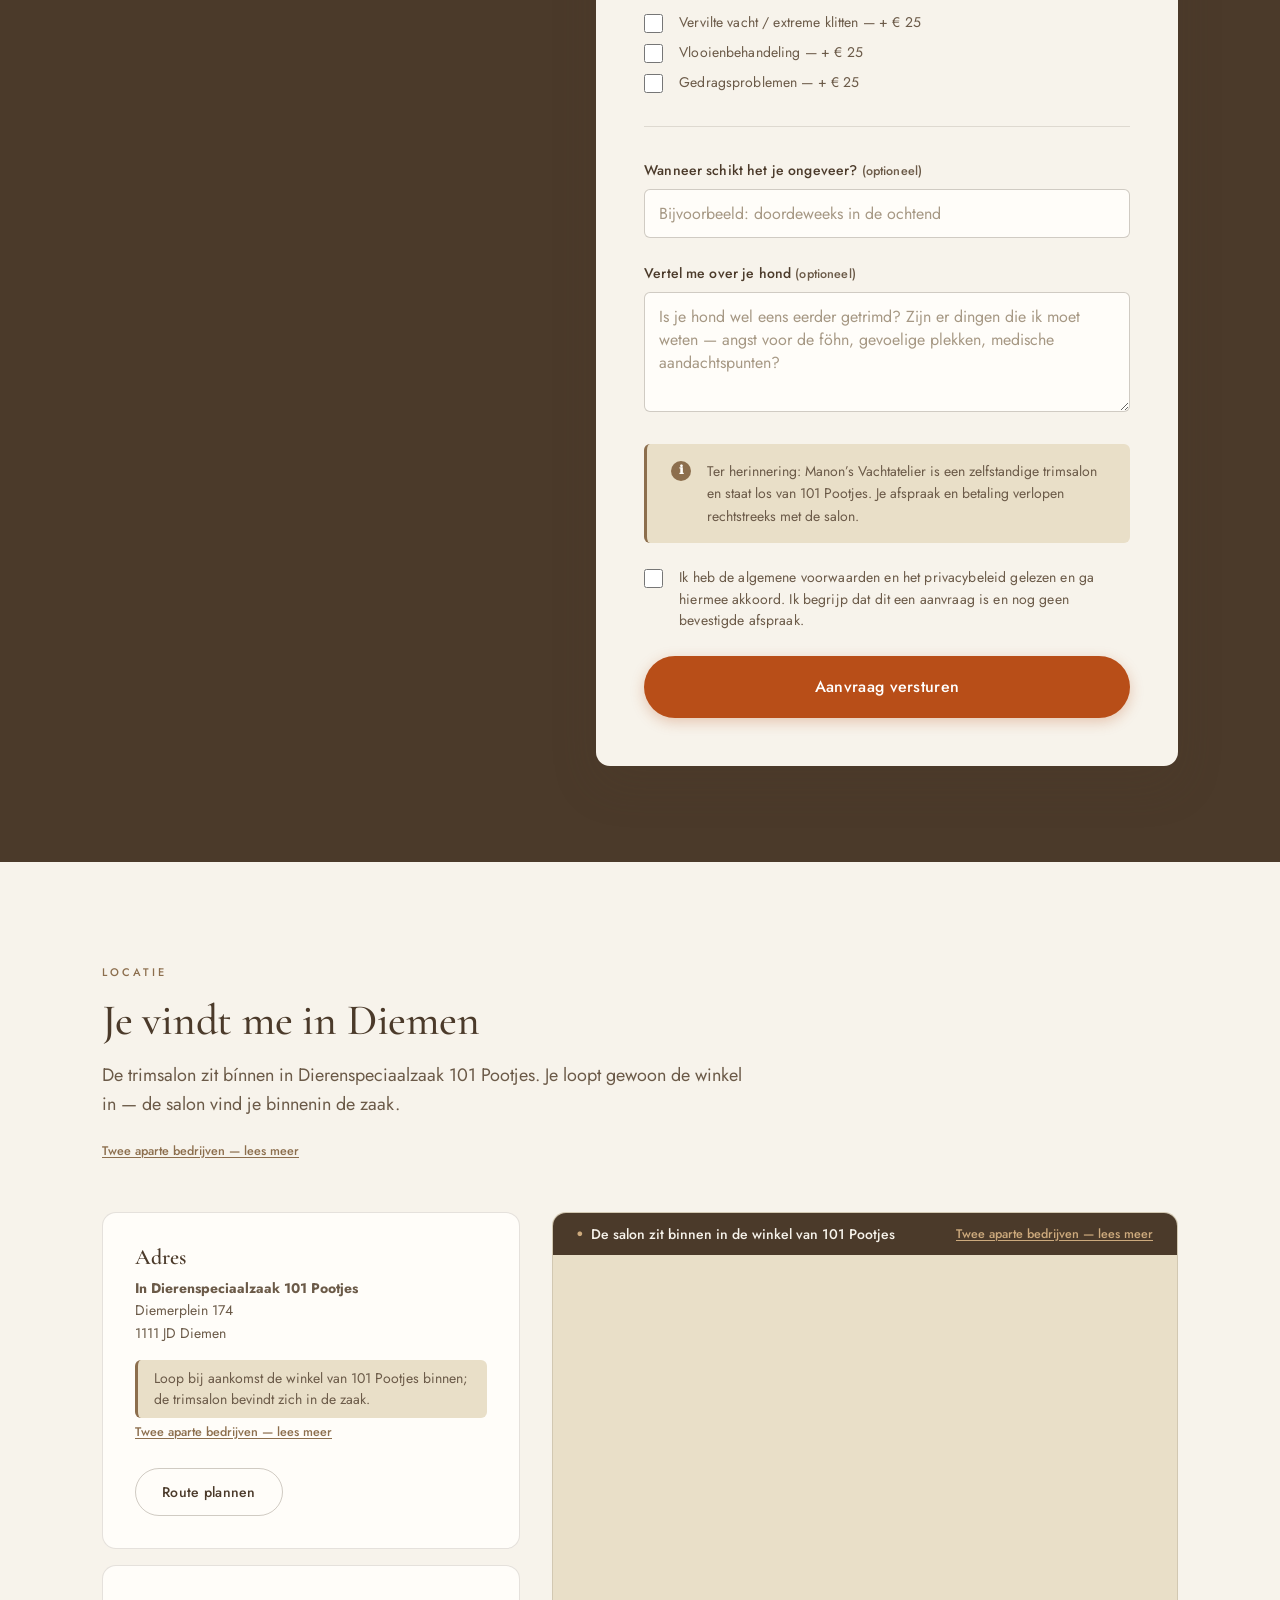
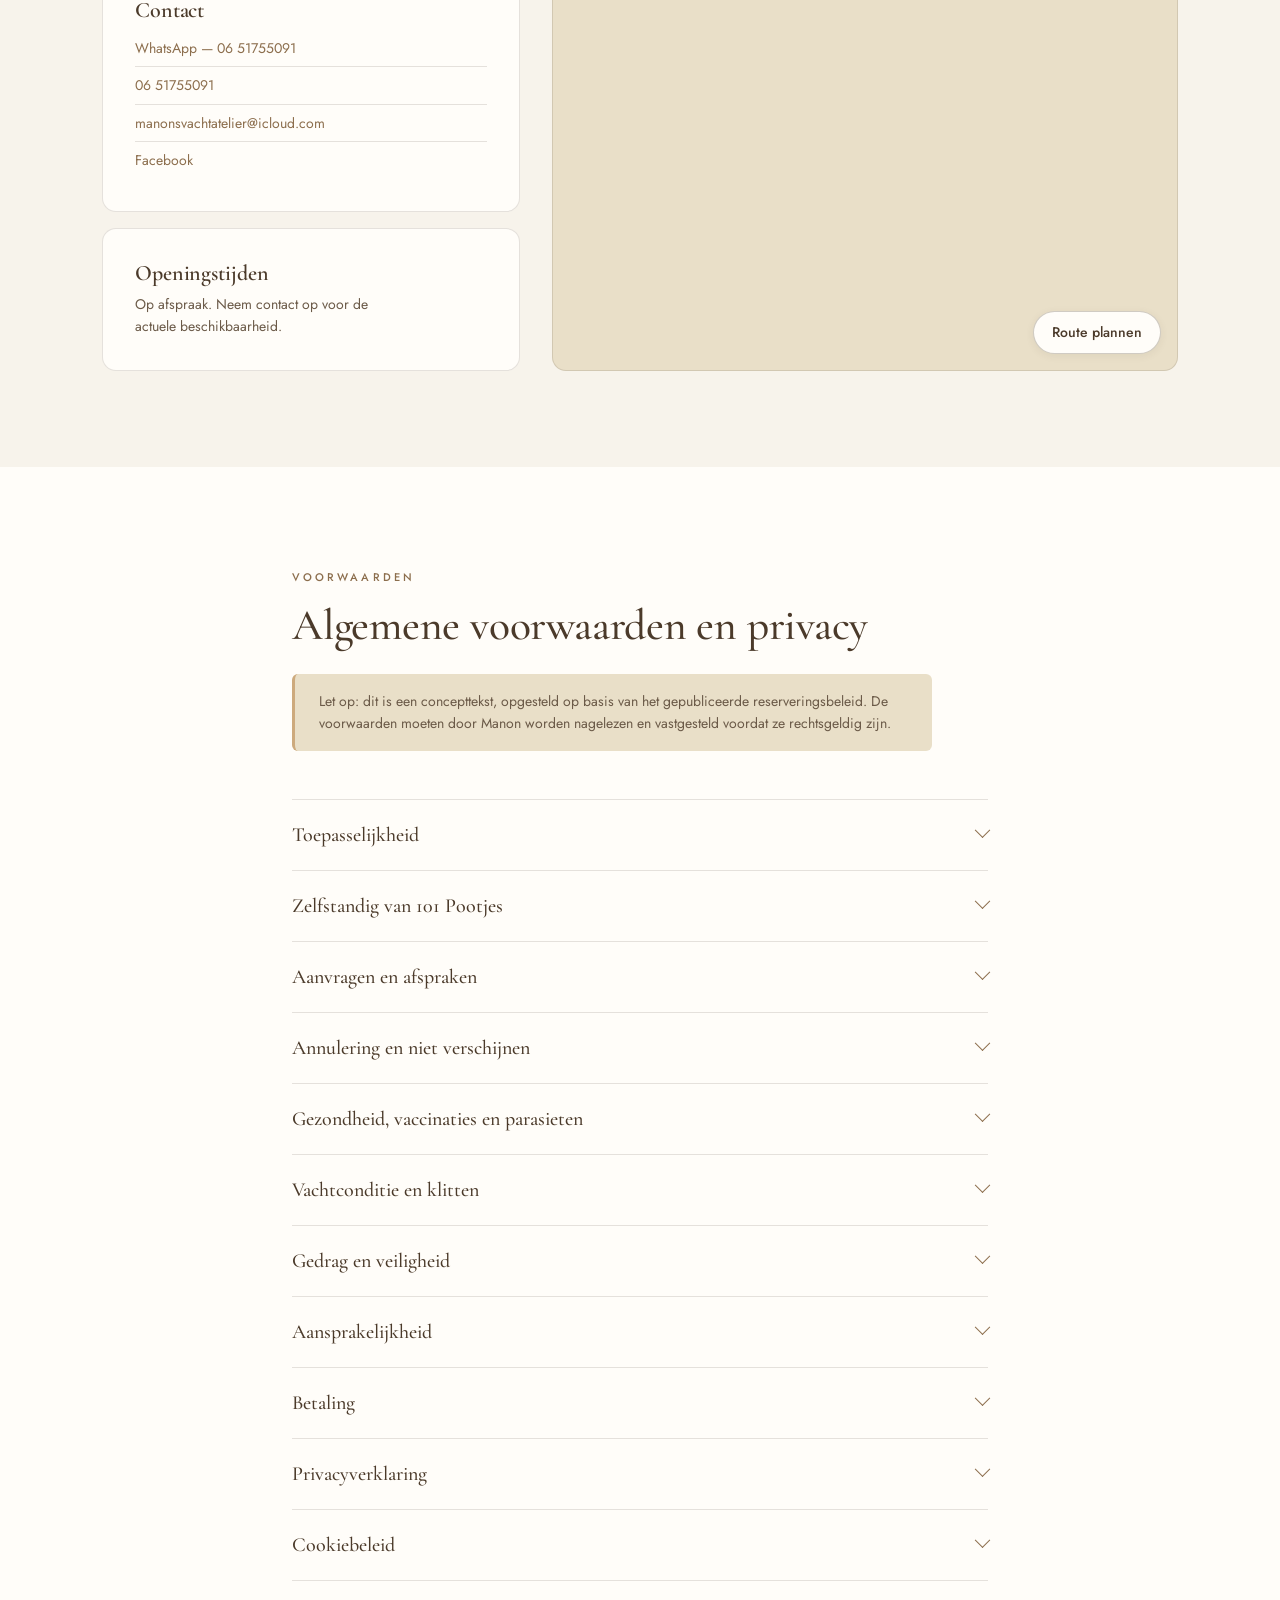
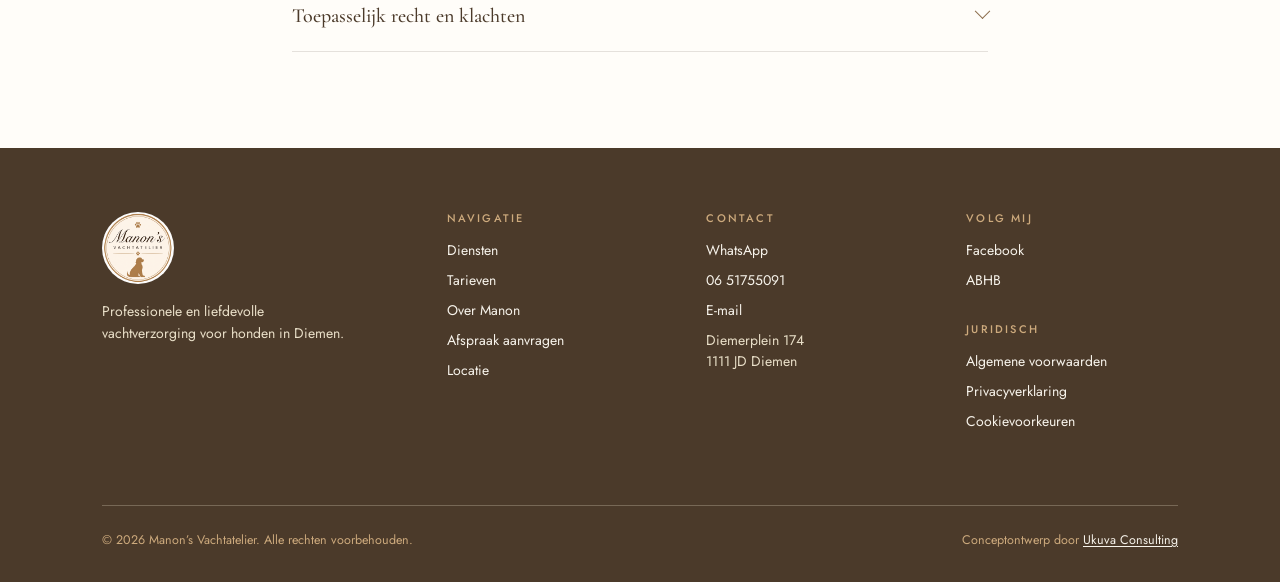
==== commit bfe617e6: "Link each location notice to the independence disclaimer Each of the three "salon is inside 101 Poot" ====
--- a/index.html
+++ b/index.html
@@ -424,7 +424,8 @@
     <div class="section-head">
       <span class="eyebrow" data-i18n="loc.eyebrow">Locatie</span>
       <h2 data-i18n="loc.title">Je vindt me in Diemen</h2>
-      <p data-i18n="loc.inside">De trimsalon is gevestigd in Dierenspeciaalzaak 101 Pootjes.</p>
+      <p data-i18n="loc.inside">De trimsalon zit b&iacute;nnen in Dierenspeciaalzaak 101 Pootjes. Je loopt gewoon de winkel in &mdash; de salon vind je binnenin de zaak.</p>
+      <p class="mt-3"><a class="sep-link" href="#voorwaarden" data-open-tcs="zelfstandig" data-i18n="loc.separate">Twee aparte bedrijven &mdash; lees meer</a></p>
     </div>
 
     <div class="loc-grid">
@@ -437,6 +438,7 @@
             1111 JD Diemen
           </p>
           <p class="arrive-note" data-i18n="loc.arrive">Loop bij aankomst de winkel van 101 Pootjes binnen; de trimsalon bevindt zich in de zaak.</p>
+          <p class="mt-2 mb-0"><a class="sep-link" href="#voorwaarden" data-open-tcs="zelfstandig" data-i18n="loc.separate">Twee aparte bedrijven &mdash; lees meer</a></p>
           <a class="btn btn-outline btn-sm mt-4" href="https://www.google.com/maps/search/?api=1&amp;query=Diemerplein+174,+1111+JD+Diemen" target="_blank" rel="noopener noreferrer" data-i18n="loc.route">Route plannen</a>
         </div>
 
@@ -464,6 +466,7 @@
         <p class="map-note">
           <span class="map-note-icon" aria-hidden="true">&#9679;</span>
           <span data-i18n="loc.mapNote">De salon zit binnen in de winkel van 101 Pootjes</span>
+          <a class="sep-link sep-link-light" href="#voorwaarden" data-open-tcs="zelfstandig" data-i18n="loc.separate">Twee aparte bedrijven &mdash; lees meer</a>
         </p>
         <iframe
           class="map-frame"
--- a/css/site.css
+++ b/css/site.css
@@ -362,13 +362,24 @@
    inside the shop at that address. In the flow (not overlaid), so it can
    wrap to two lines on mobile without ever covering the map. */
 .map-note {
-  display: flex; align-items: center; gap: var(--sp-2);
+  display: flex; align-items: center; flex-wrap: wrap; gap: 4px var(--sp-2);
   margin: 0; padding: 10px var(--sp-4);
   background: var(--brown-dark); color: var(--cream);
   font-size: var(--fs-small); font-weight: 500;
 }
 .map-note-icon { color: var(--tan); font-size: 11px; flex: 0 0 auto; }
 .map-frame { flex: 1; }
+
+/* Jump-to-disclaimer link on each location notice. Opens the "independent
+   businesses" section of the terms (see openTcs in main.js). */
+.sep-link {
+  display: inline-block;
+  font-size: var(--fs-caption); font-weight: 500;
+  color: var(--brown); text-decoration: underline; text-underline-offset: 2px;
+}
+.sep-link:hover { color: var(--brown-dark); }
+.sep-link-light { color: var(--tan); margin-left: auto; }
+.sep-link-light:hover { color: var(--cream); }
 .map-frame { width: 100%; height: 100%; min-height: 380px; display: block; border: 0; }
 .map-link {
   position: absolute; right: var(--sp-3); bottom: var(--sp-3);
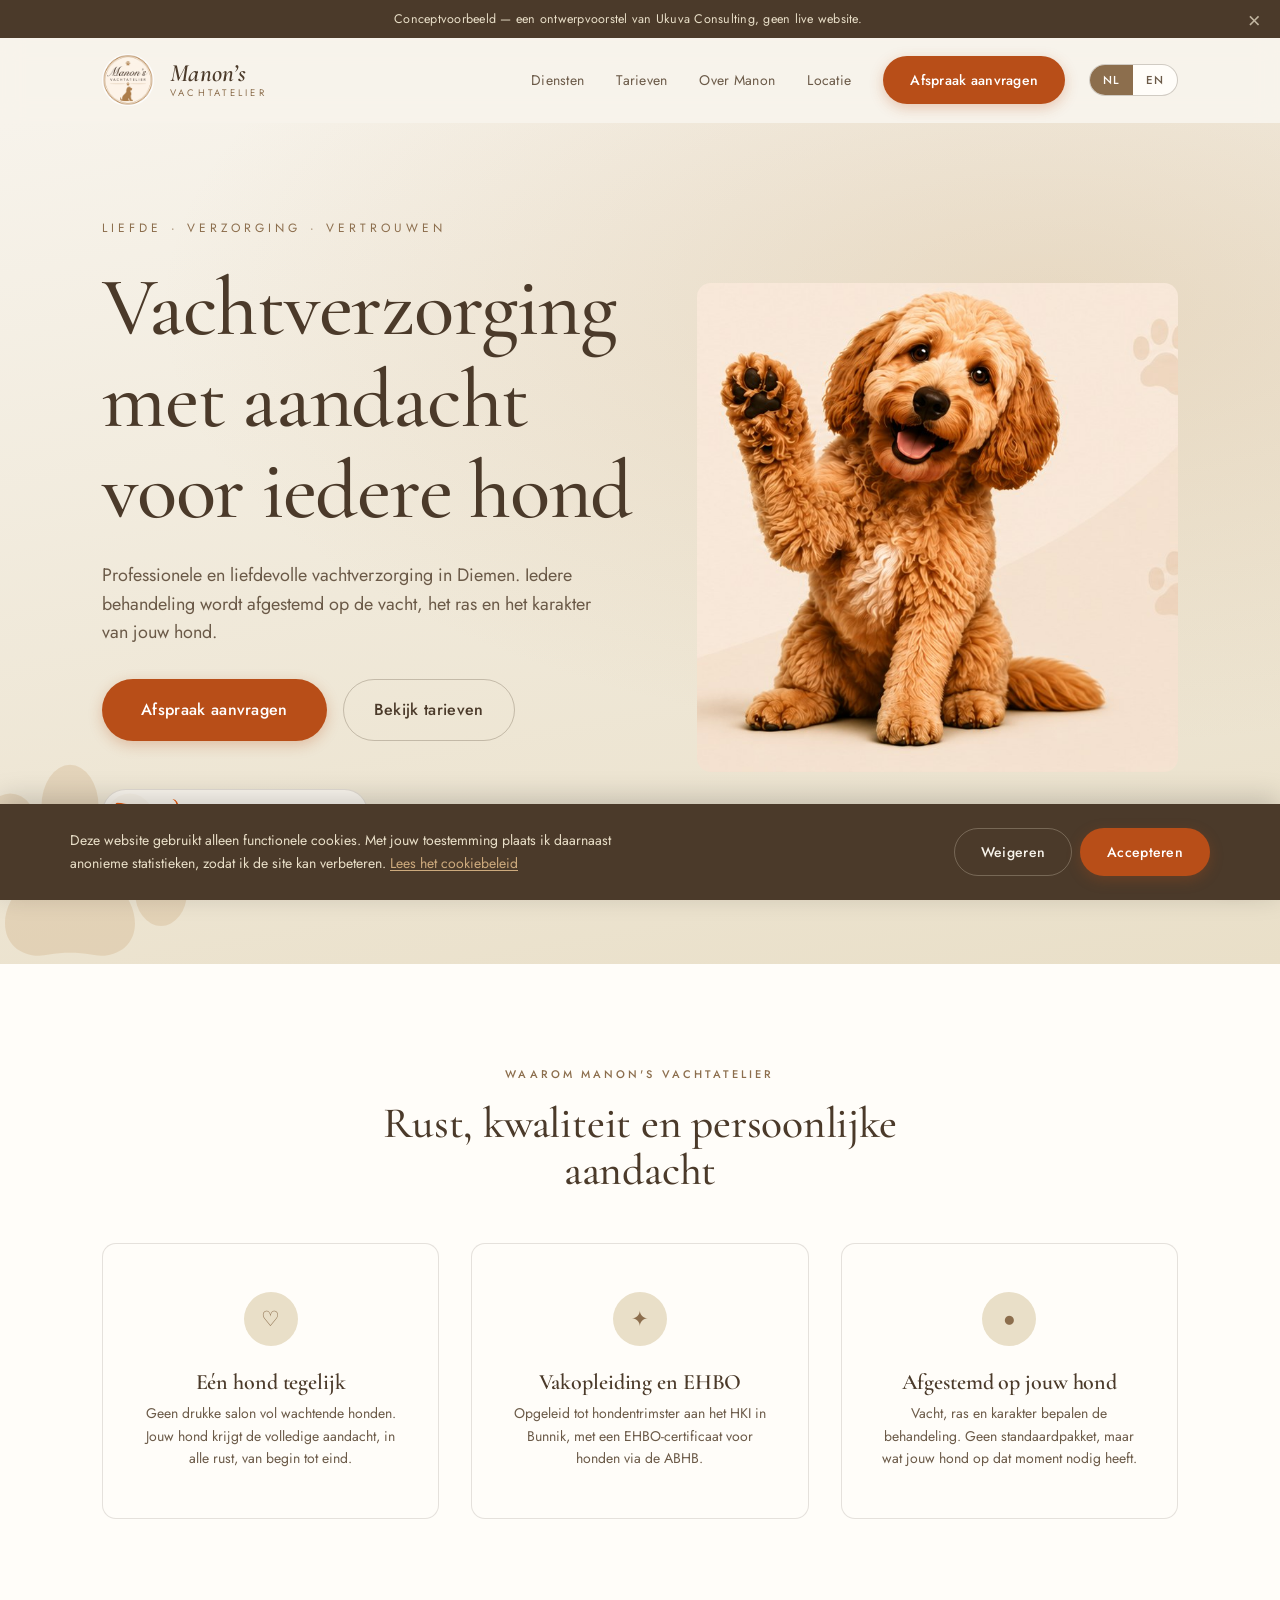
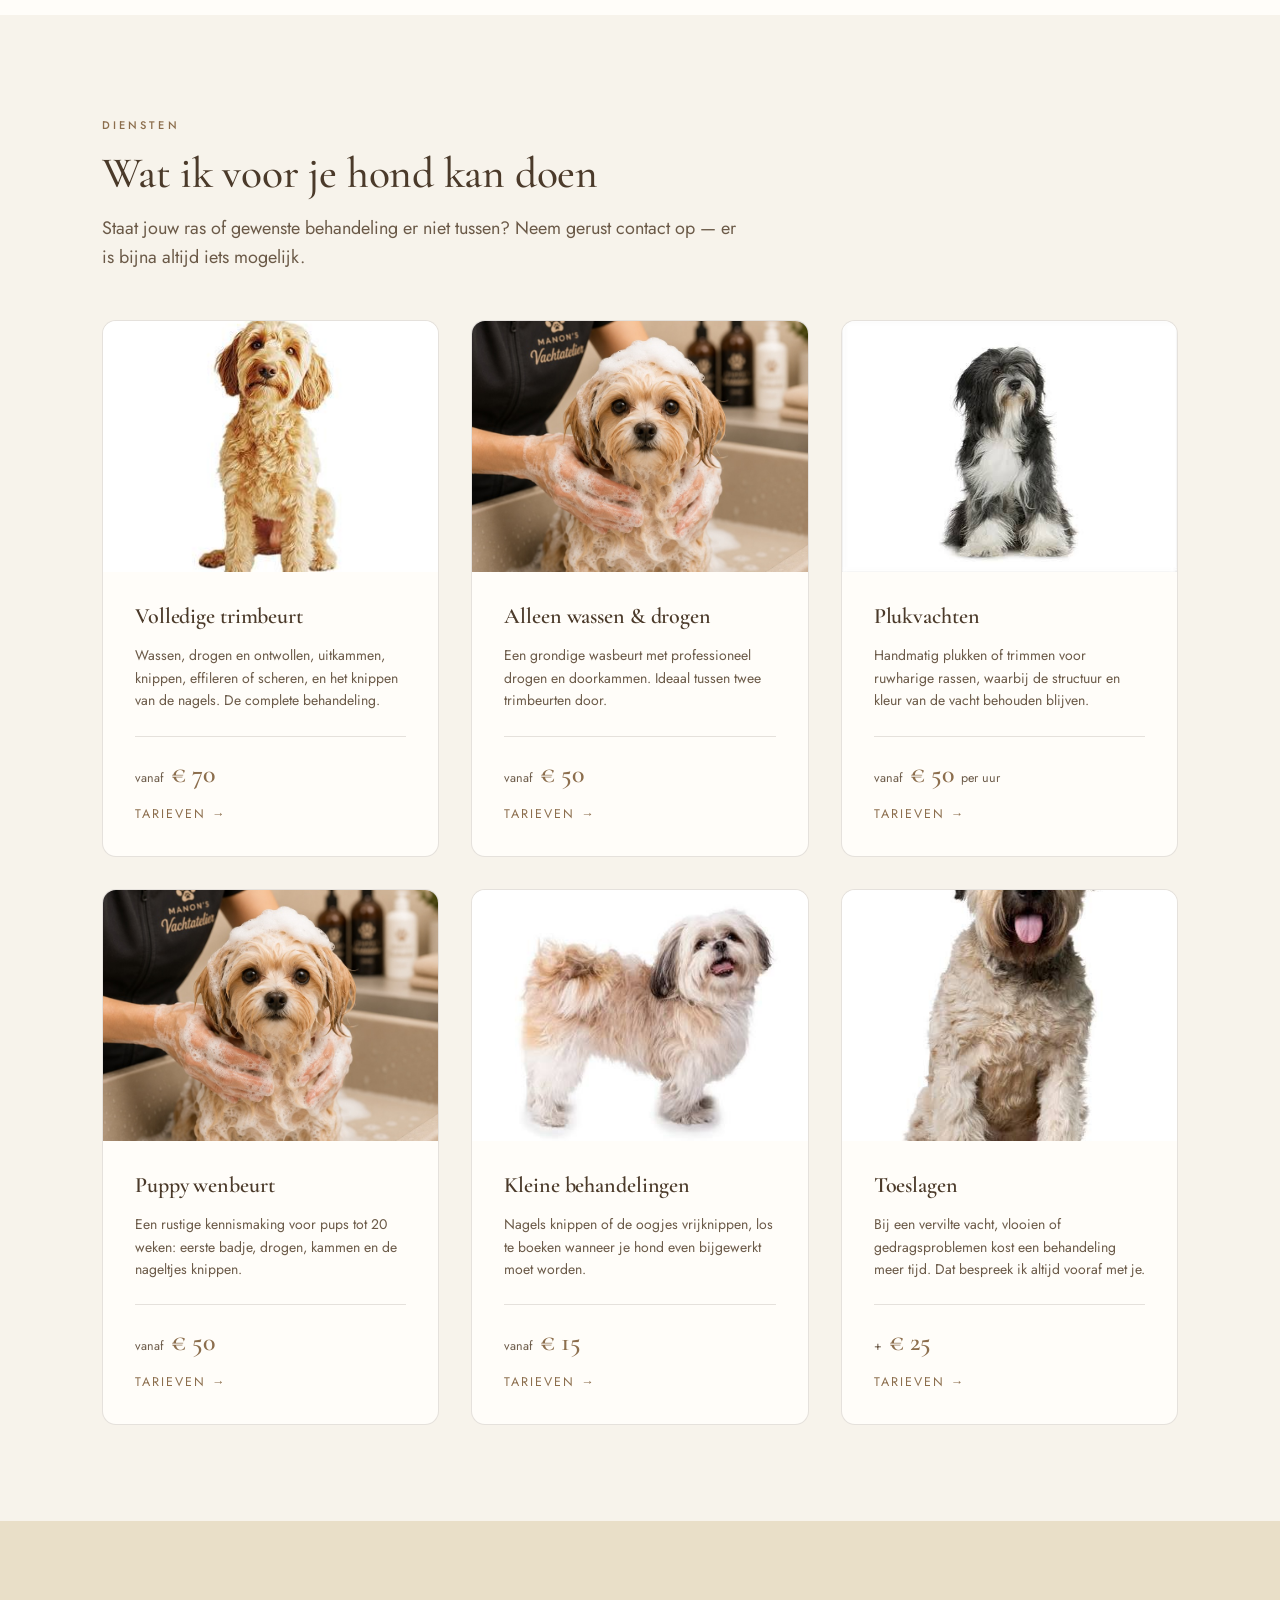
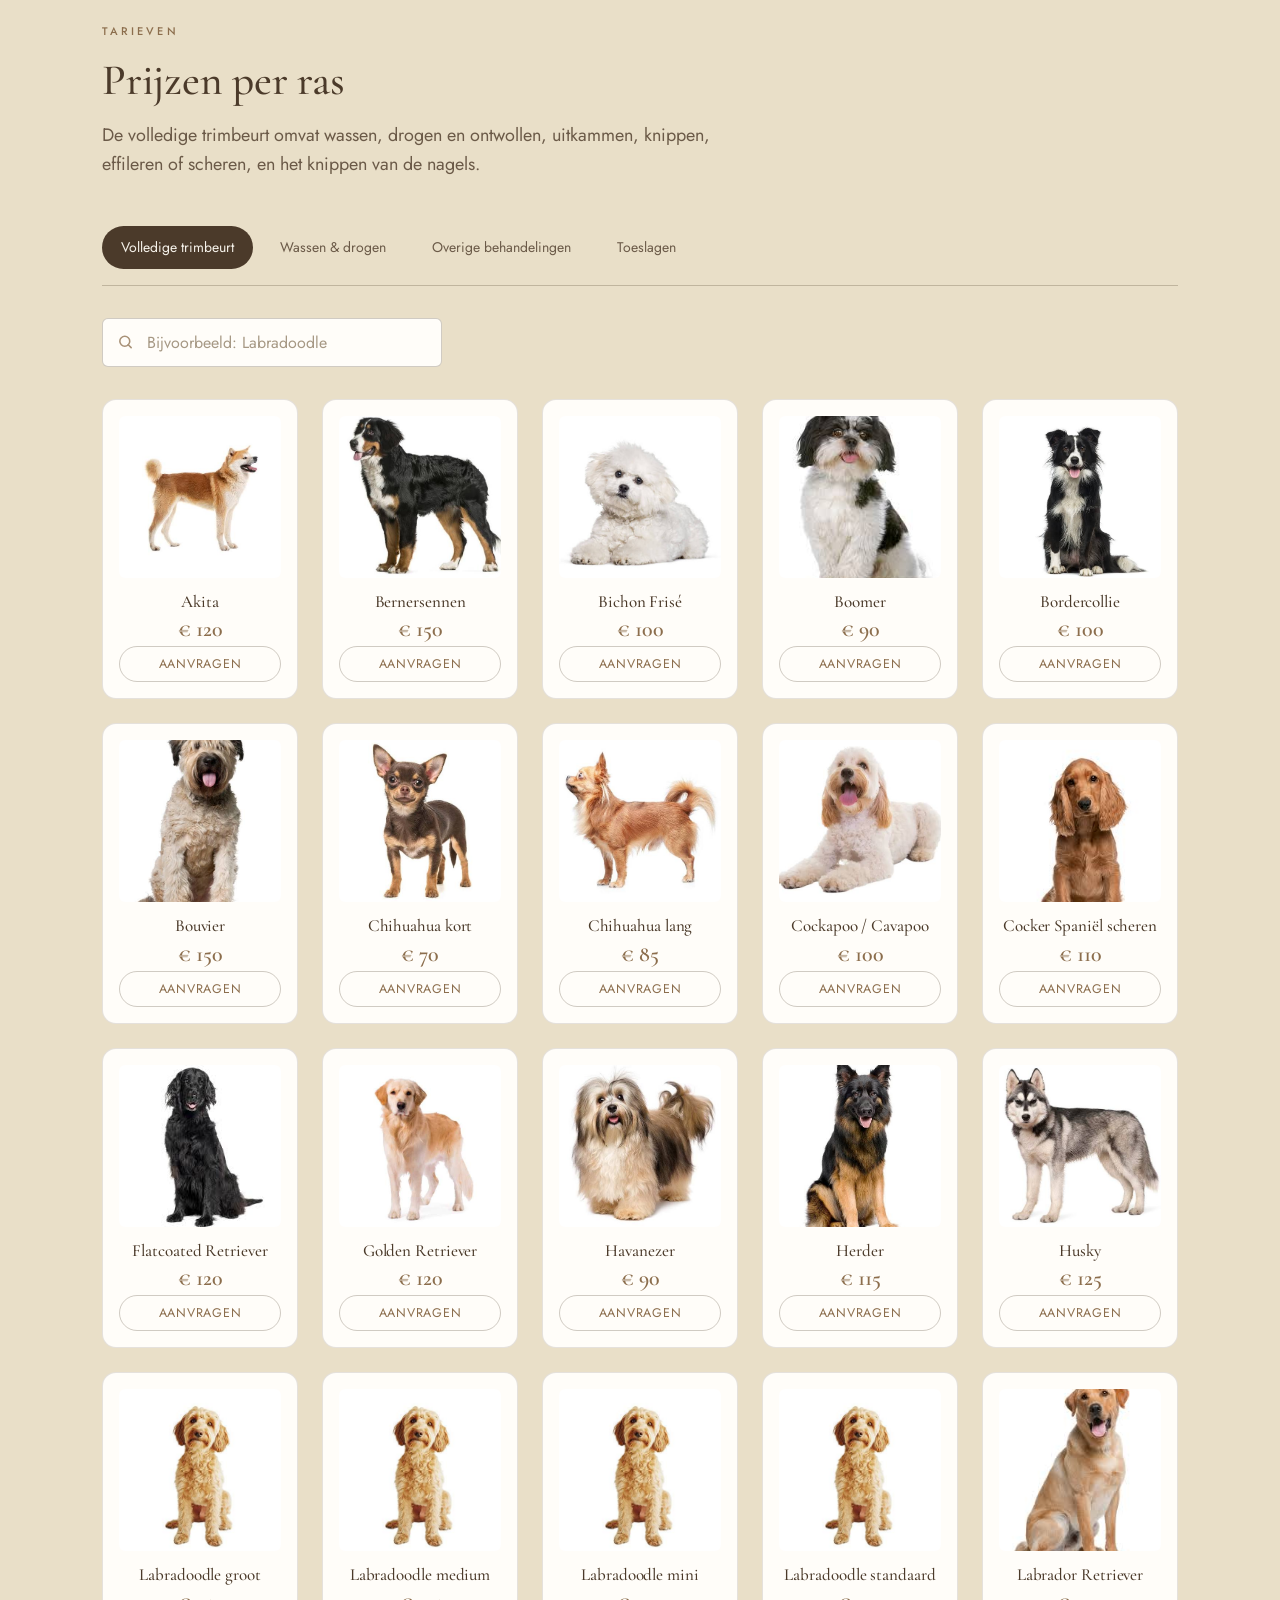
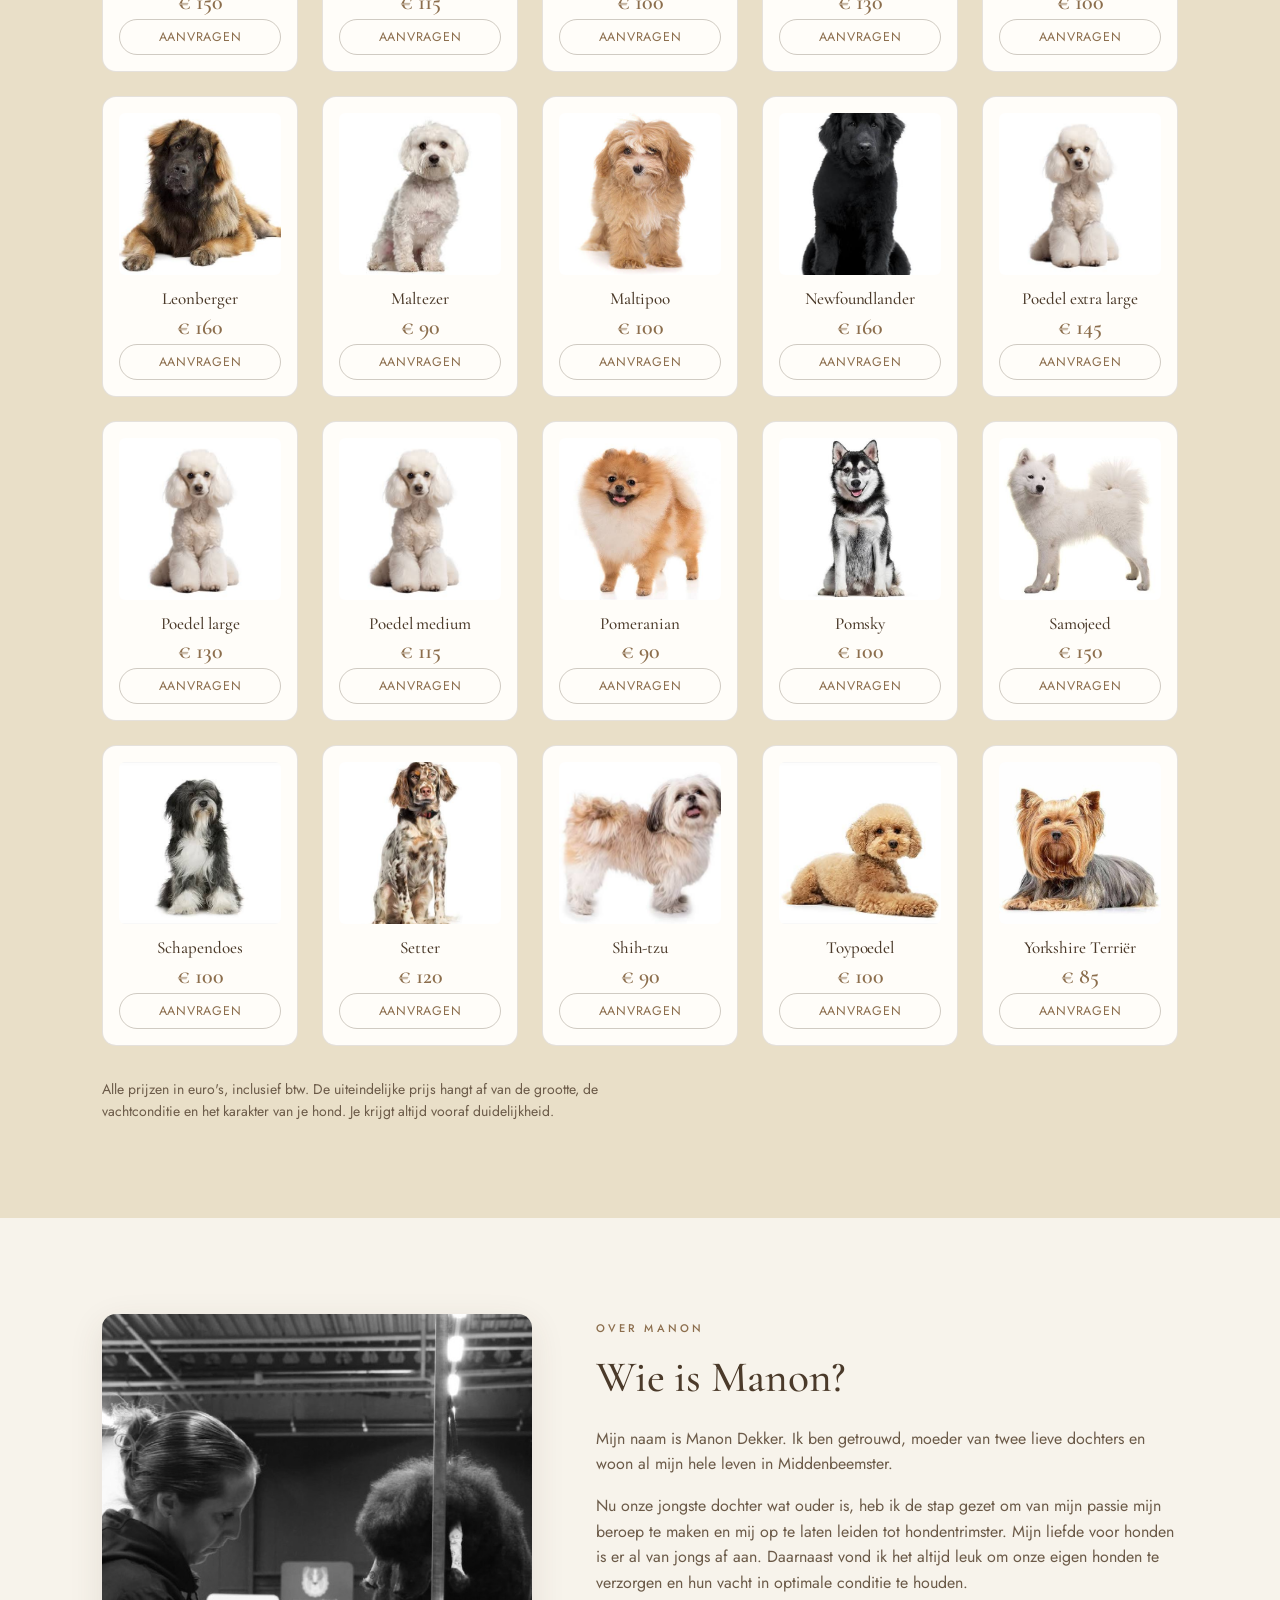
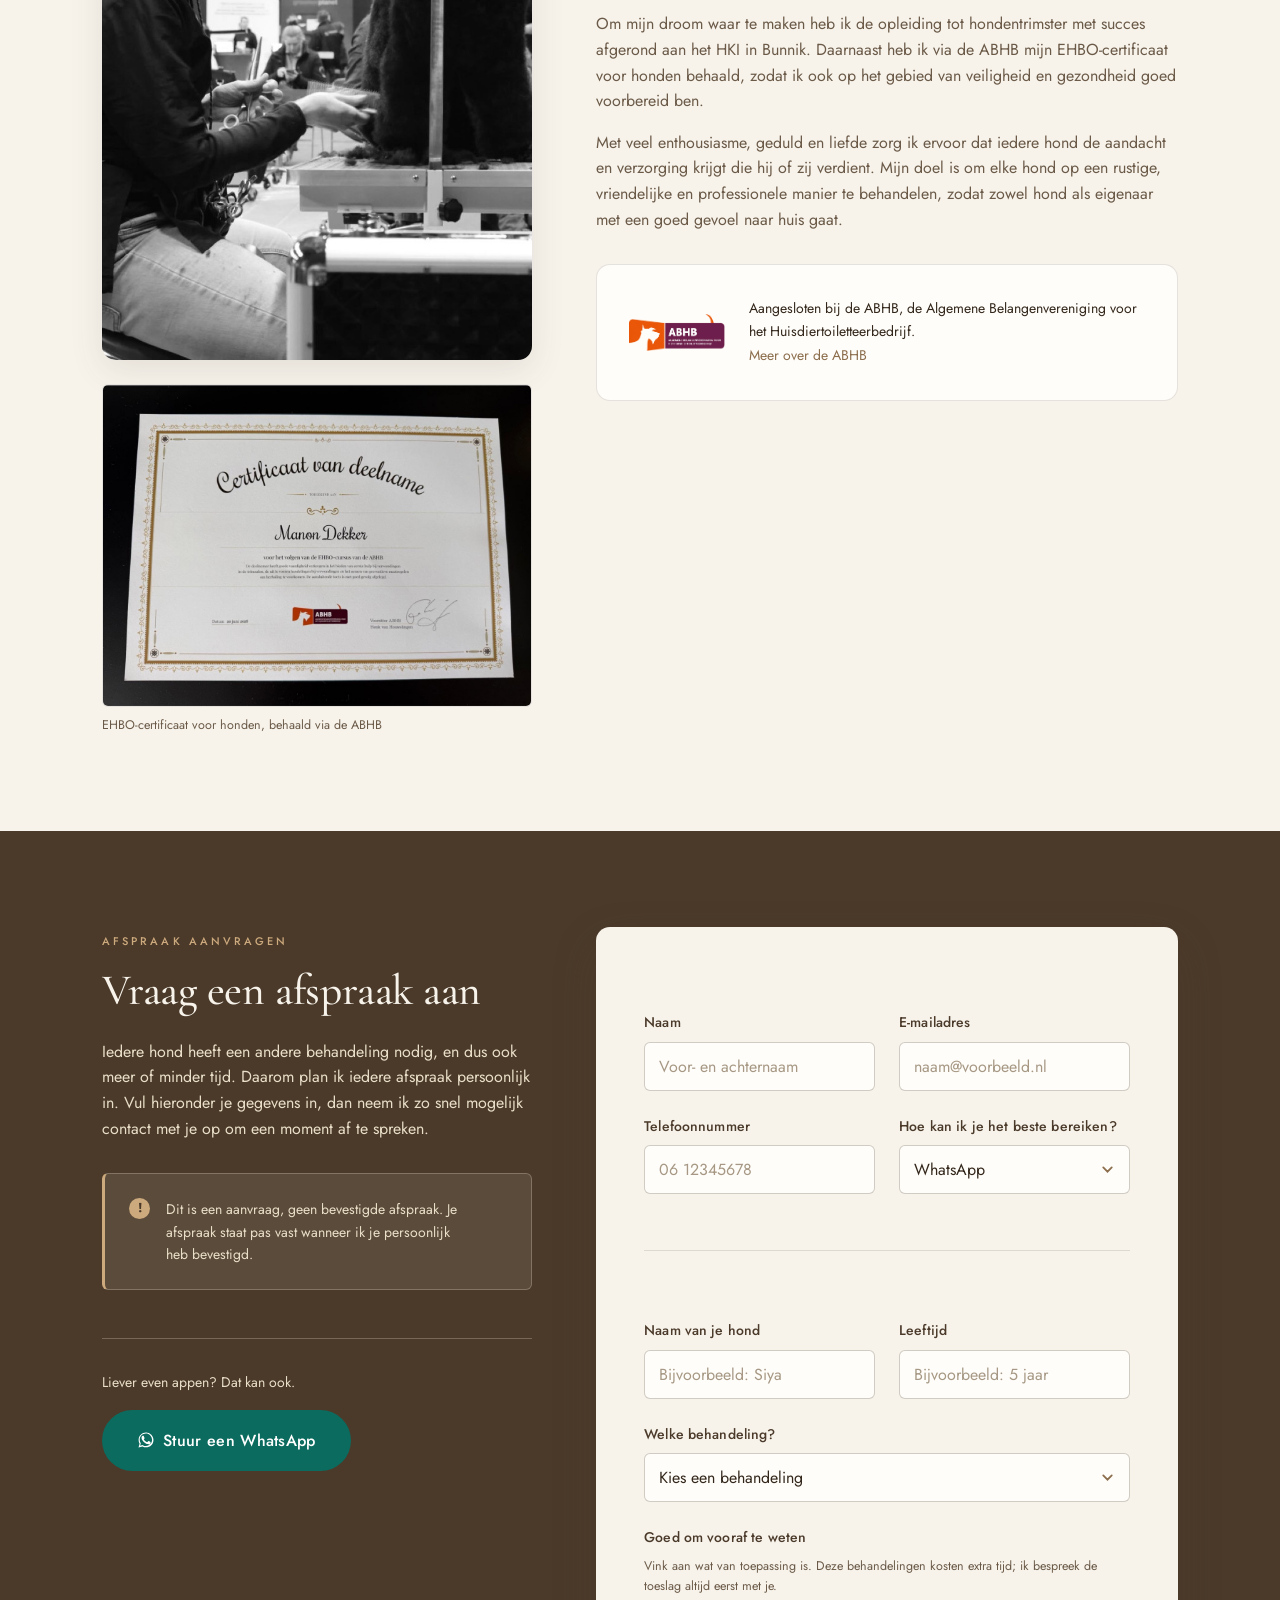
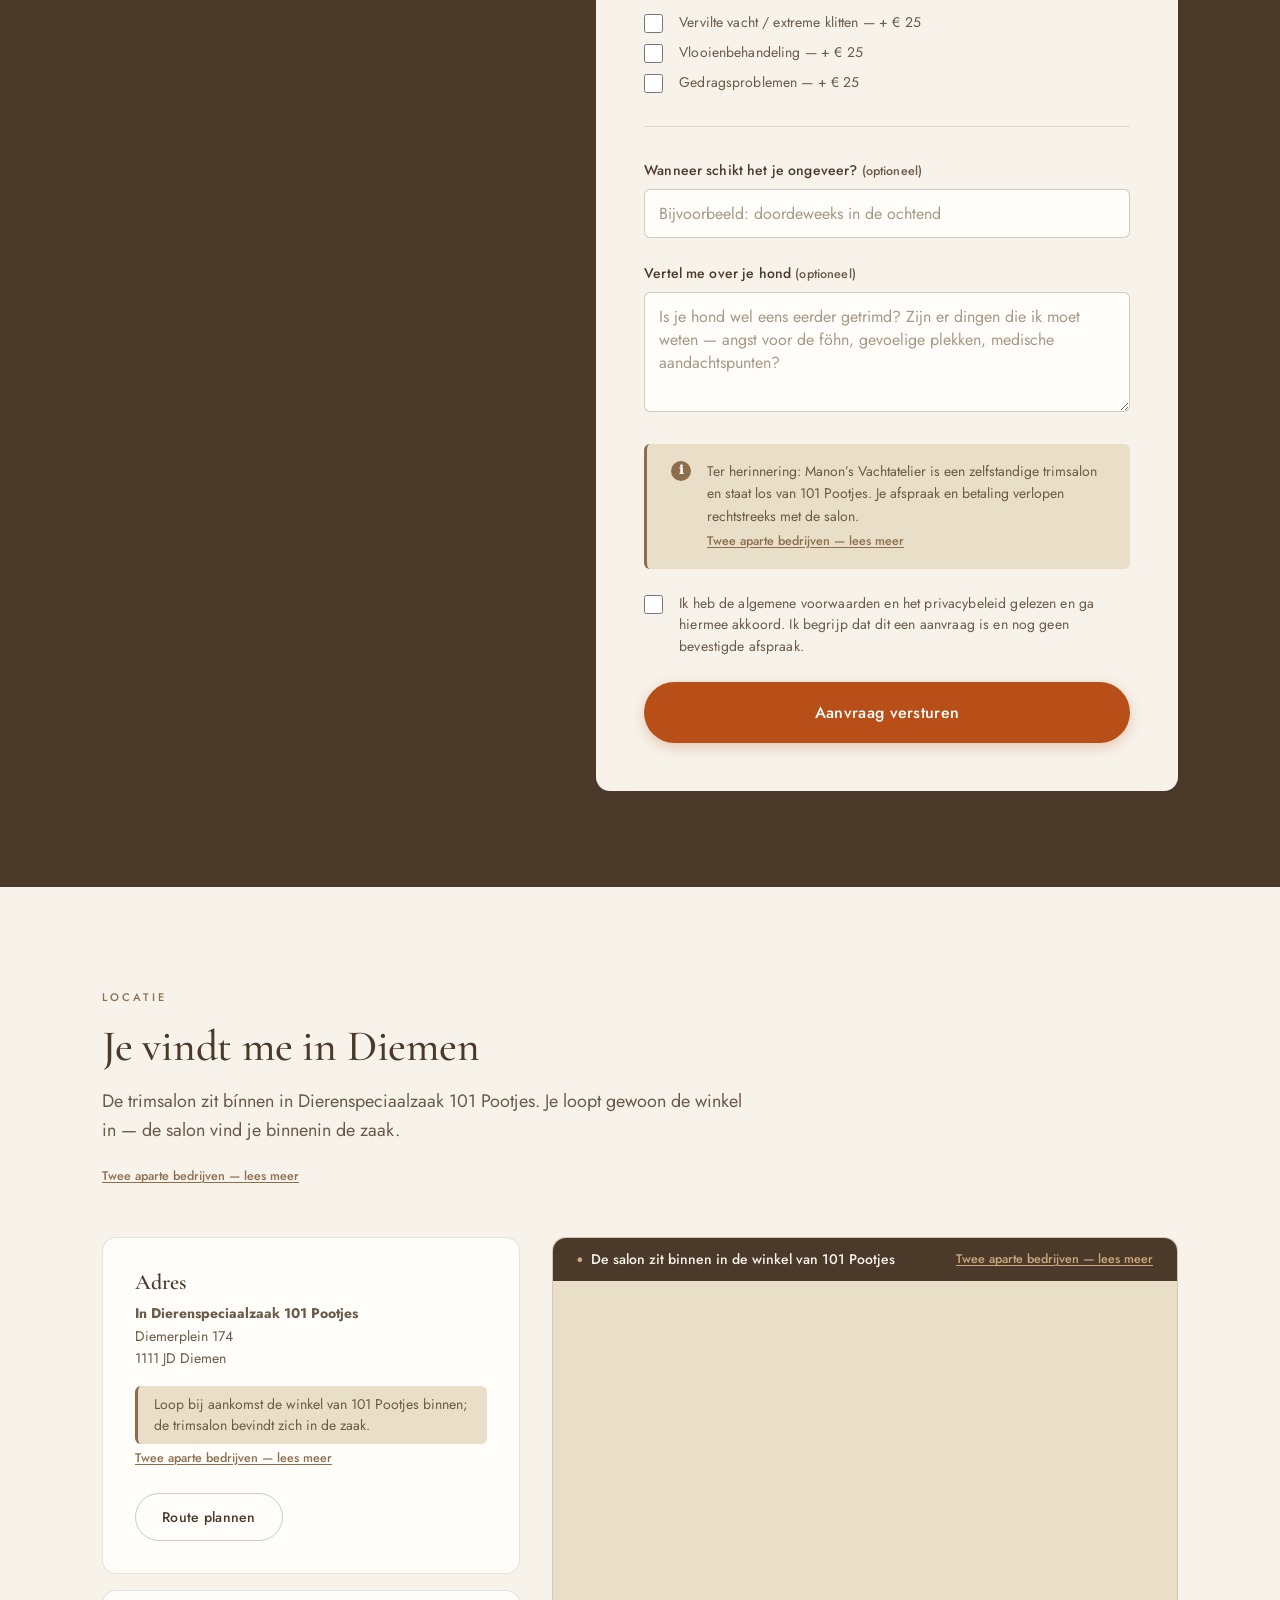
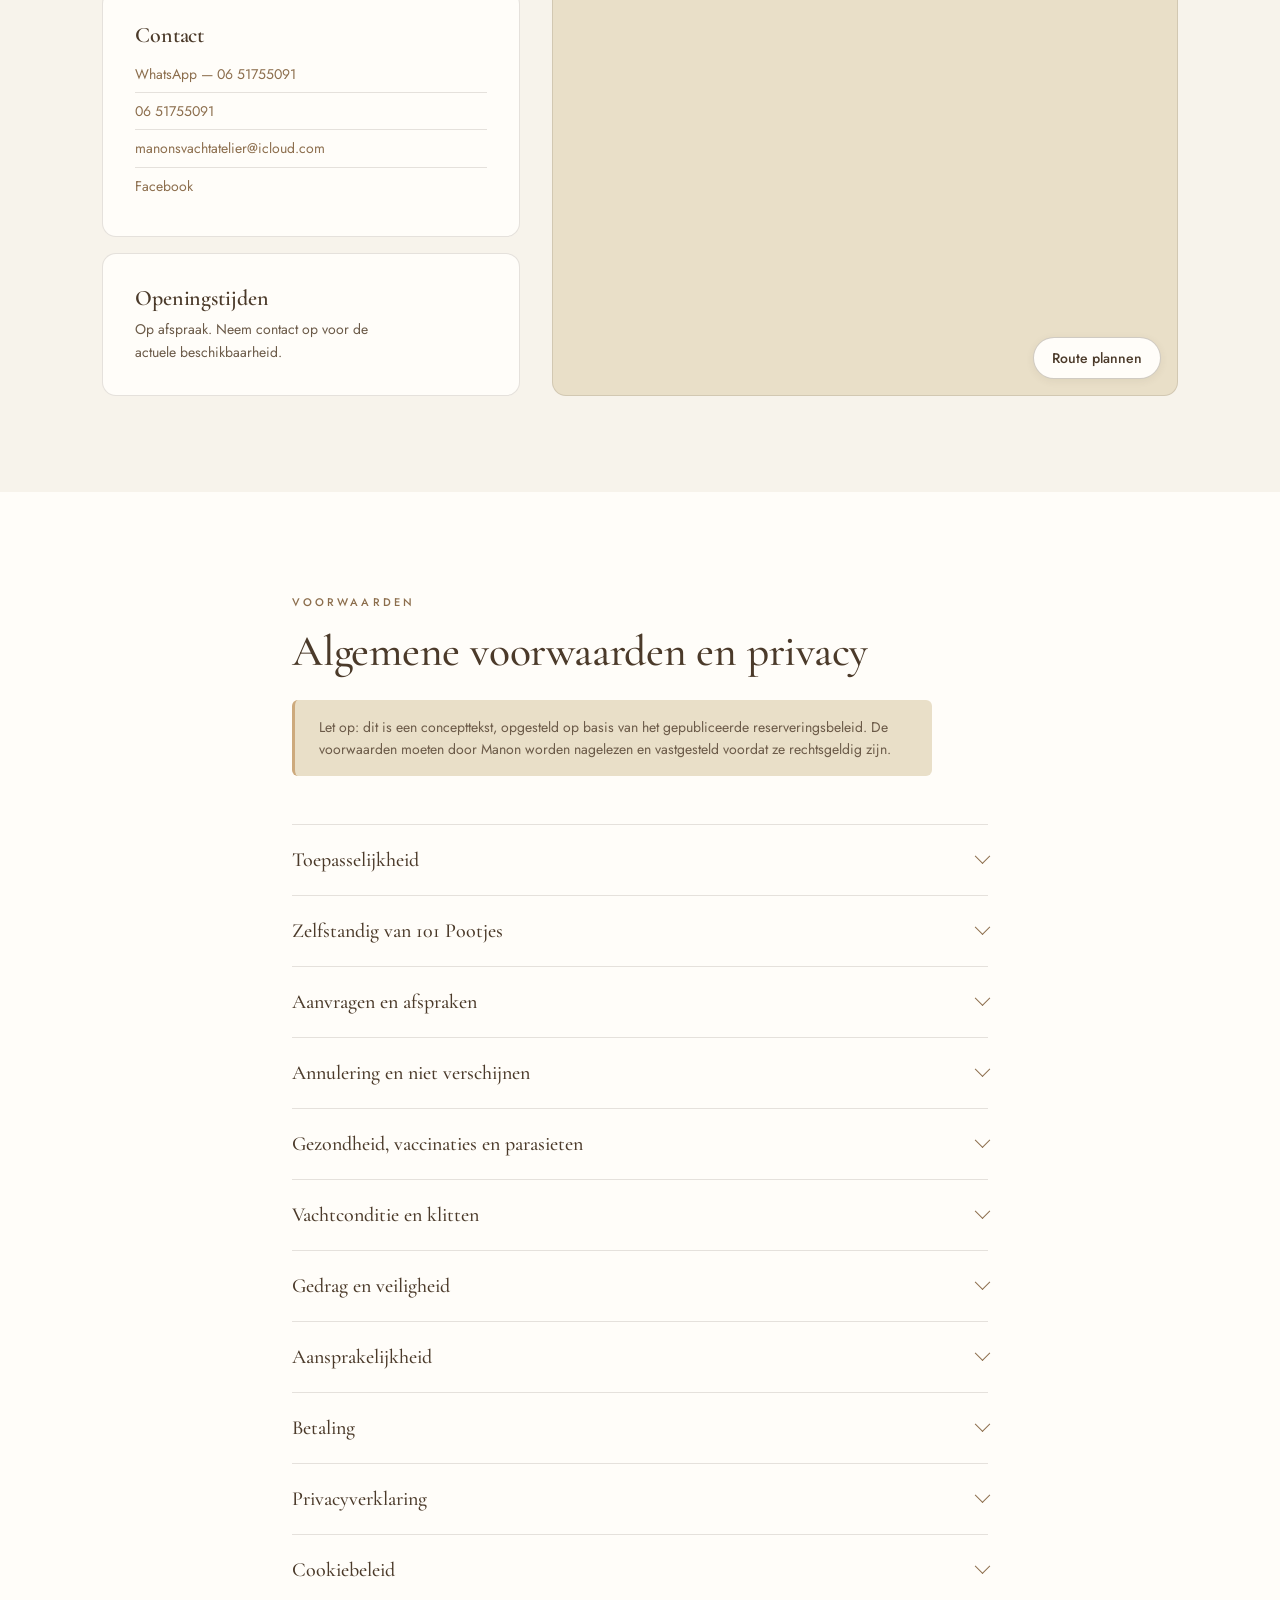
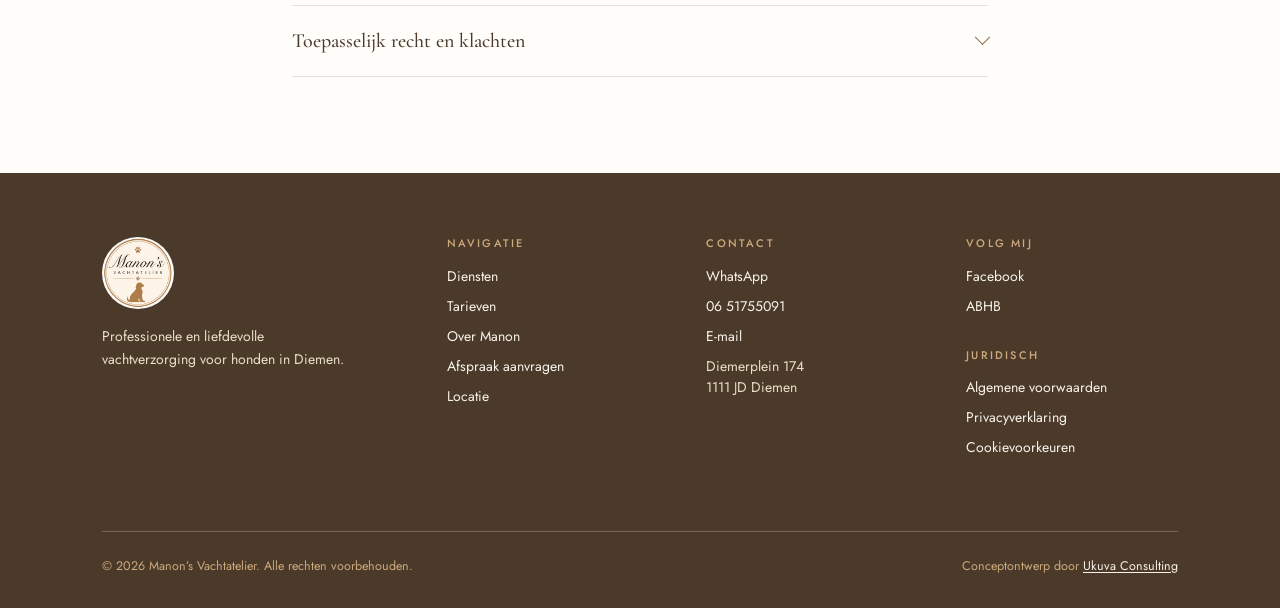
==== commit b0ebd1d0: "Link the booking-form reminder to the independence disclaimer The reminder above the terms checkbox " ====
--- a/index.html
+++ b/index.html
@@ -399,7 +399,10 @@
 
         <div class="reminder" role="note">
           <span class="reminder-icon" aria-hidden="true">&#8505;</span>
-          <p class="text-sm mb-0" data-i18n="book.independent">Ter herinnering: Manon&rsquo;s Vachtatelier is een zelfstandige trimsalon en staat los van 101 Pootjes. Je afspraak en betaling verlopen rechtstreeks met de salon.</p>
+          <div>
+            <p class="text-sm mb-0" data-i18n="book.independent">Ter herinnering: Manon&rsquo;s Vachtatelier is een zelfstandige trimsalon en staat los van 101 Pootjes. Je afspraak en betaling verlopen rechtstreeks met de salon.</p>
+            <p class="mt-2 mb-0"><a class="sep-link" href="#voorwaarden" data-open-tcs="zelfstandig" data-i18n="loc.separate">Twee aparte bedrijven &mdash; lees meer</a></p>
+          </div>
         </div>
 
         <div class="field checkbox-row">
--- a/css/site.css
+++ b/css/site.css
@@ -370,16 +370,20 @@
 .map-note-icon { color: var(--tan); font-size: 11px; flex: 0 0 auto; }
 .map-frame { flex: 1; }
 
-/* Jump-to-disclaimer link on each location notice. Opens the "independent
-   businesses" section of the terms (see openTcs in main.js). */
-.sep-link {
+/* Jump-to-disclaimer link on each independence notice. Opens the "independent
+   businesses" section of the terms (see openTcs in main.js).
+   Qualified with `a` so it outranks `.section-inverse a` — the booking-form
+   reminder sits inside an inverse section but on a light box, and must stay
+   brown, not tan. */
+a.sep-link {
   display: inline-block;
   font-size: var(--fs-caption); font-weight: 500;
   color: var(--brown); text-decoration: underline; text-underline-offset: 2px;
 }
-.sep-link:hover { color: var(--brown-dark); }
-.sep-link-light { color: var(--tan); margin-left: auto; }
-.sep-link-light:hover { color: var(--cream); }
+a.sep-link:hover { color: var(--brown-dark); }
+/* Light variant for the dark map banner only. */
+a.sep-link-light { color: var(--tan); margin-left: auto; }
+a.sep-link-light:hover { color: var(--cream); }
 .map-frame { width: 100%; height: 100%; min-height: 380px; display: block; border: 0; }
 .map-link {
   position: absolute; right: var(--sp-3); bottom: var(--sp-3);
